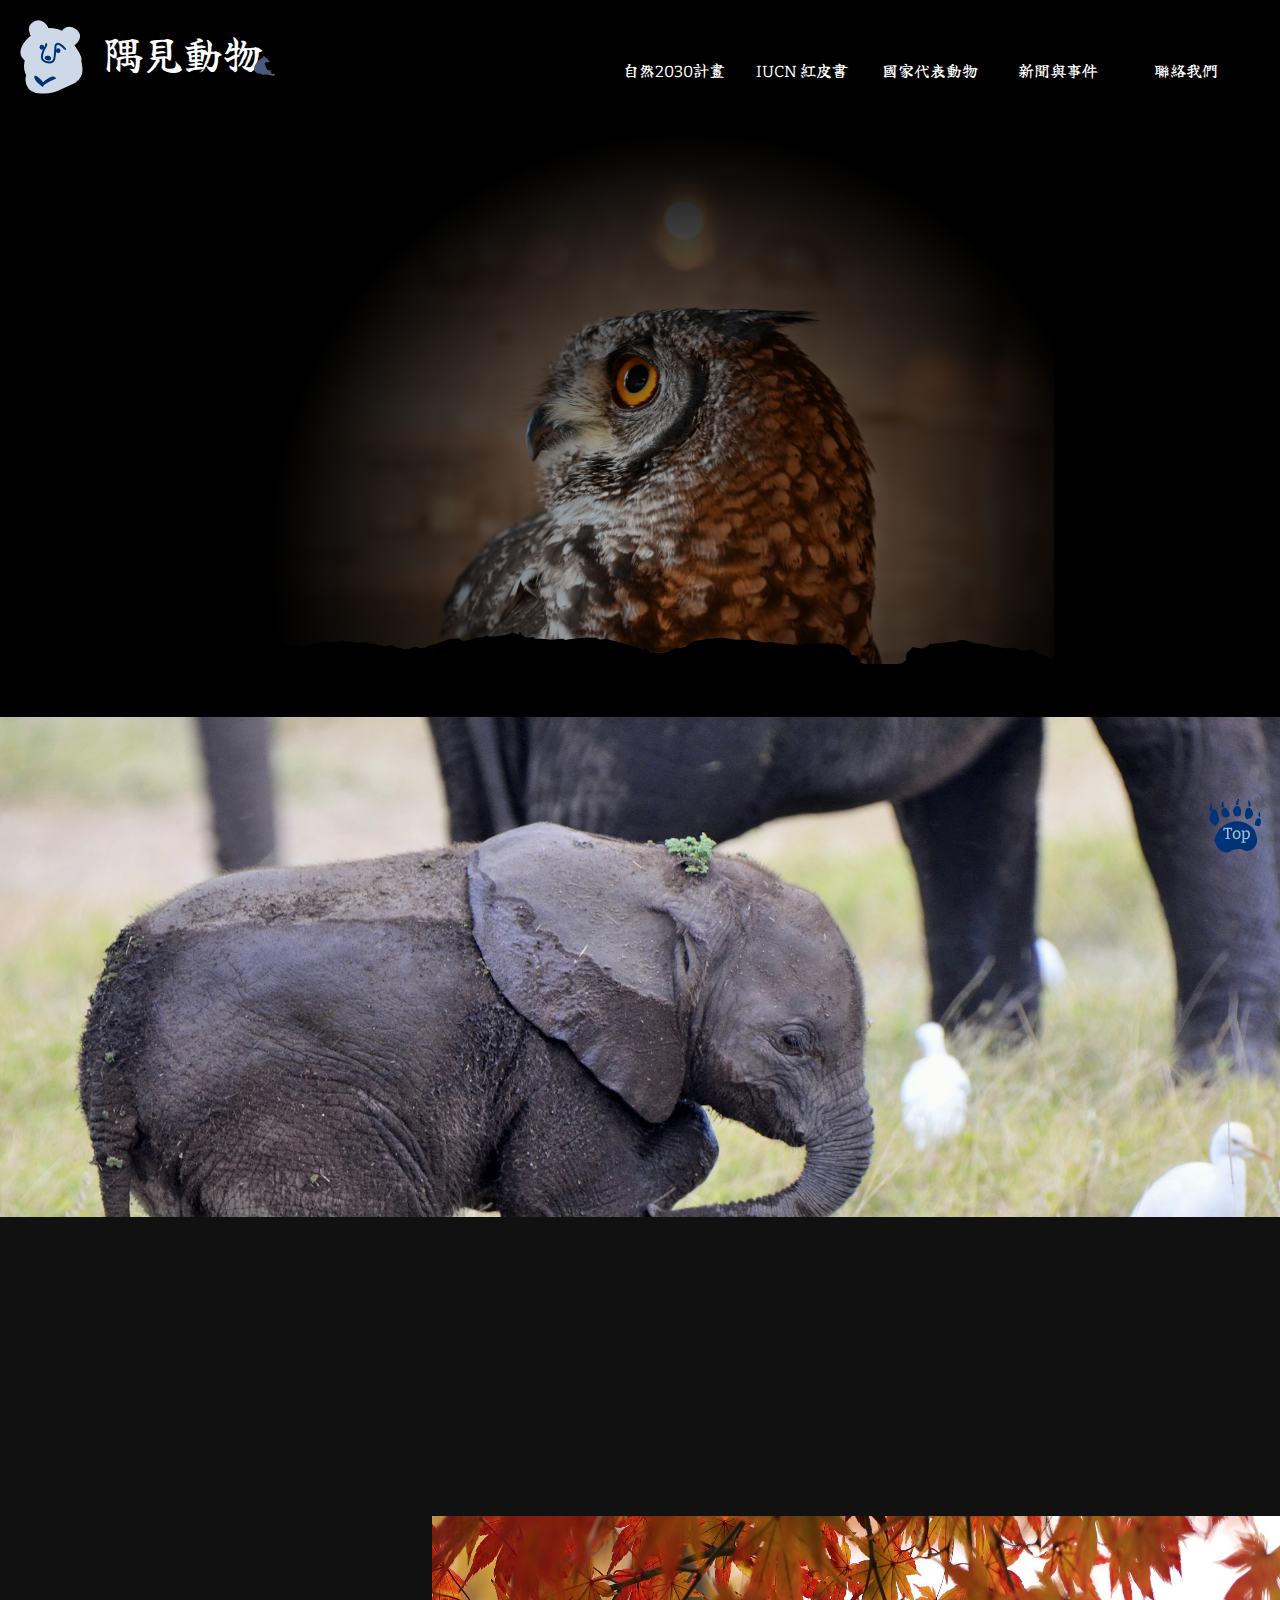
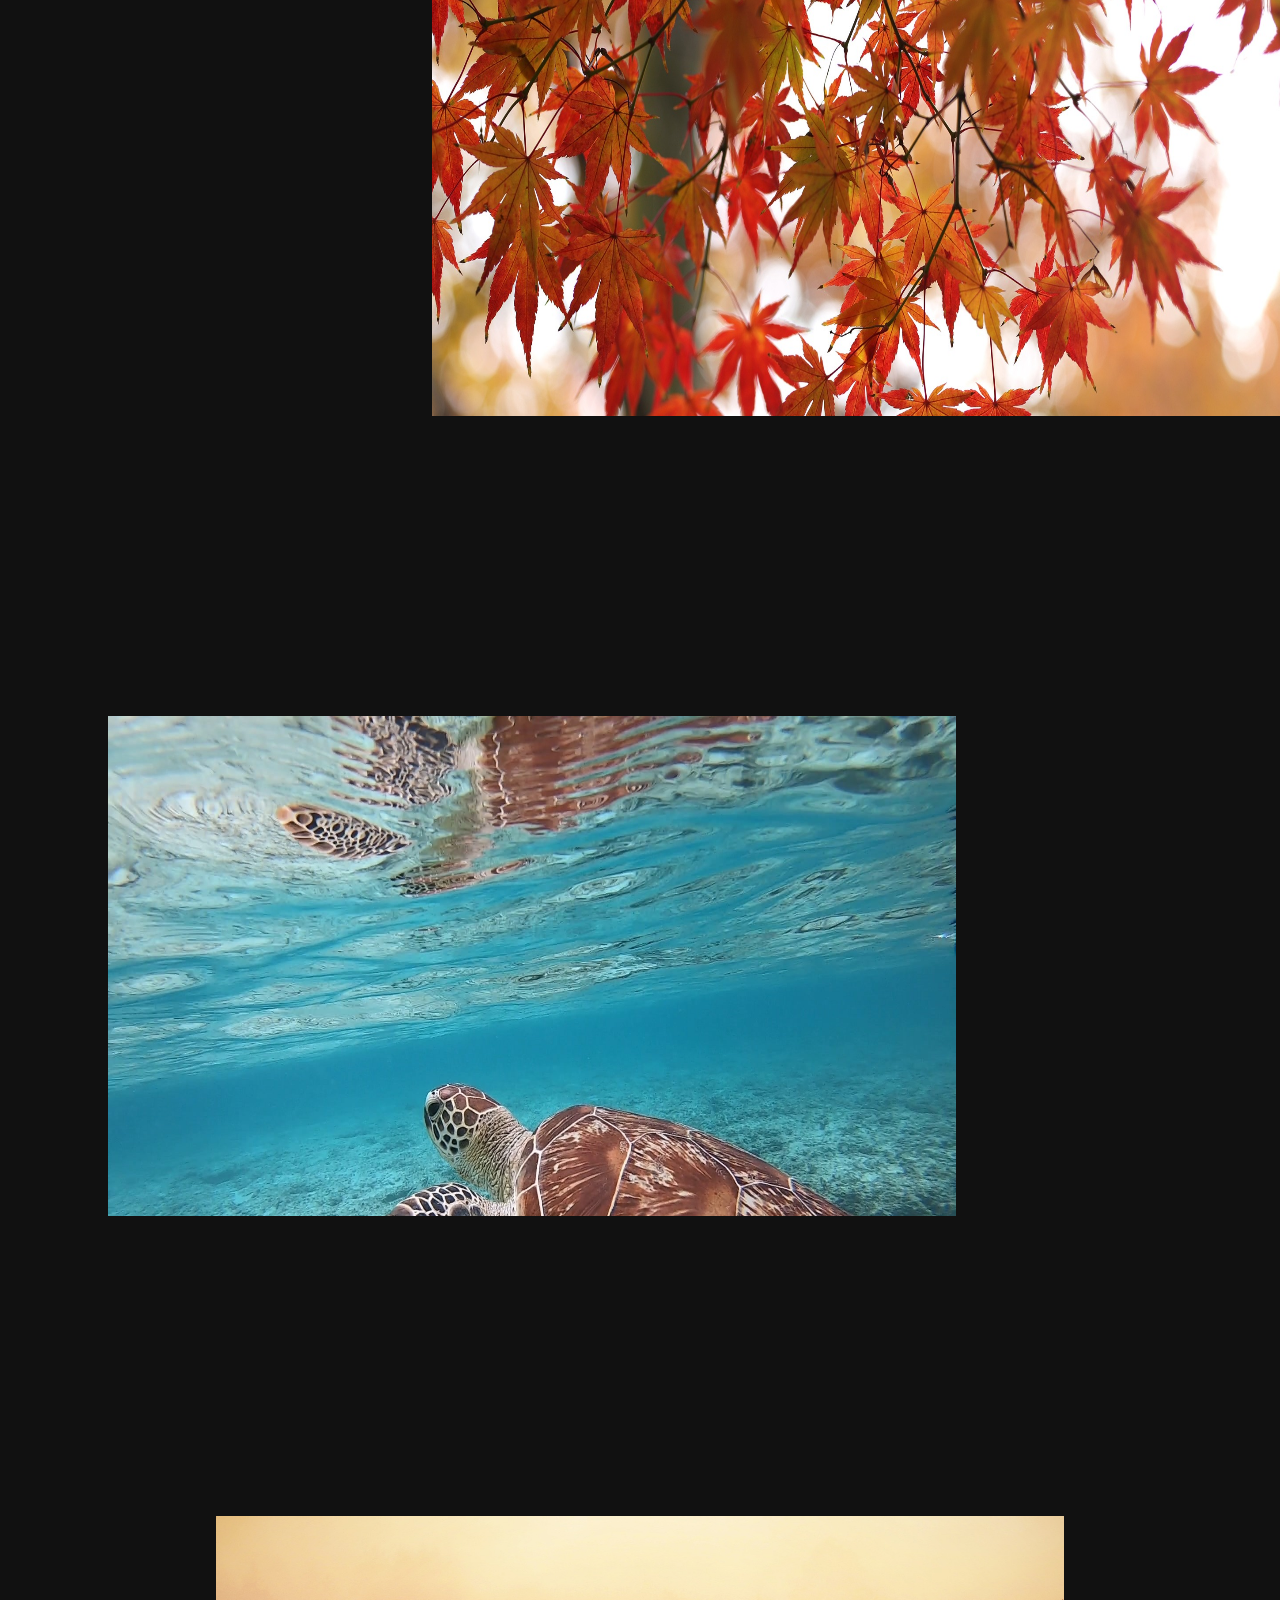
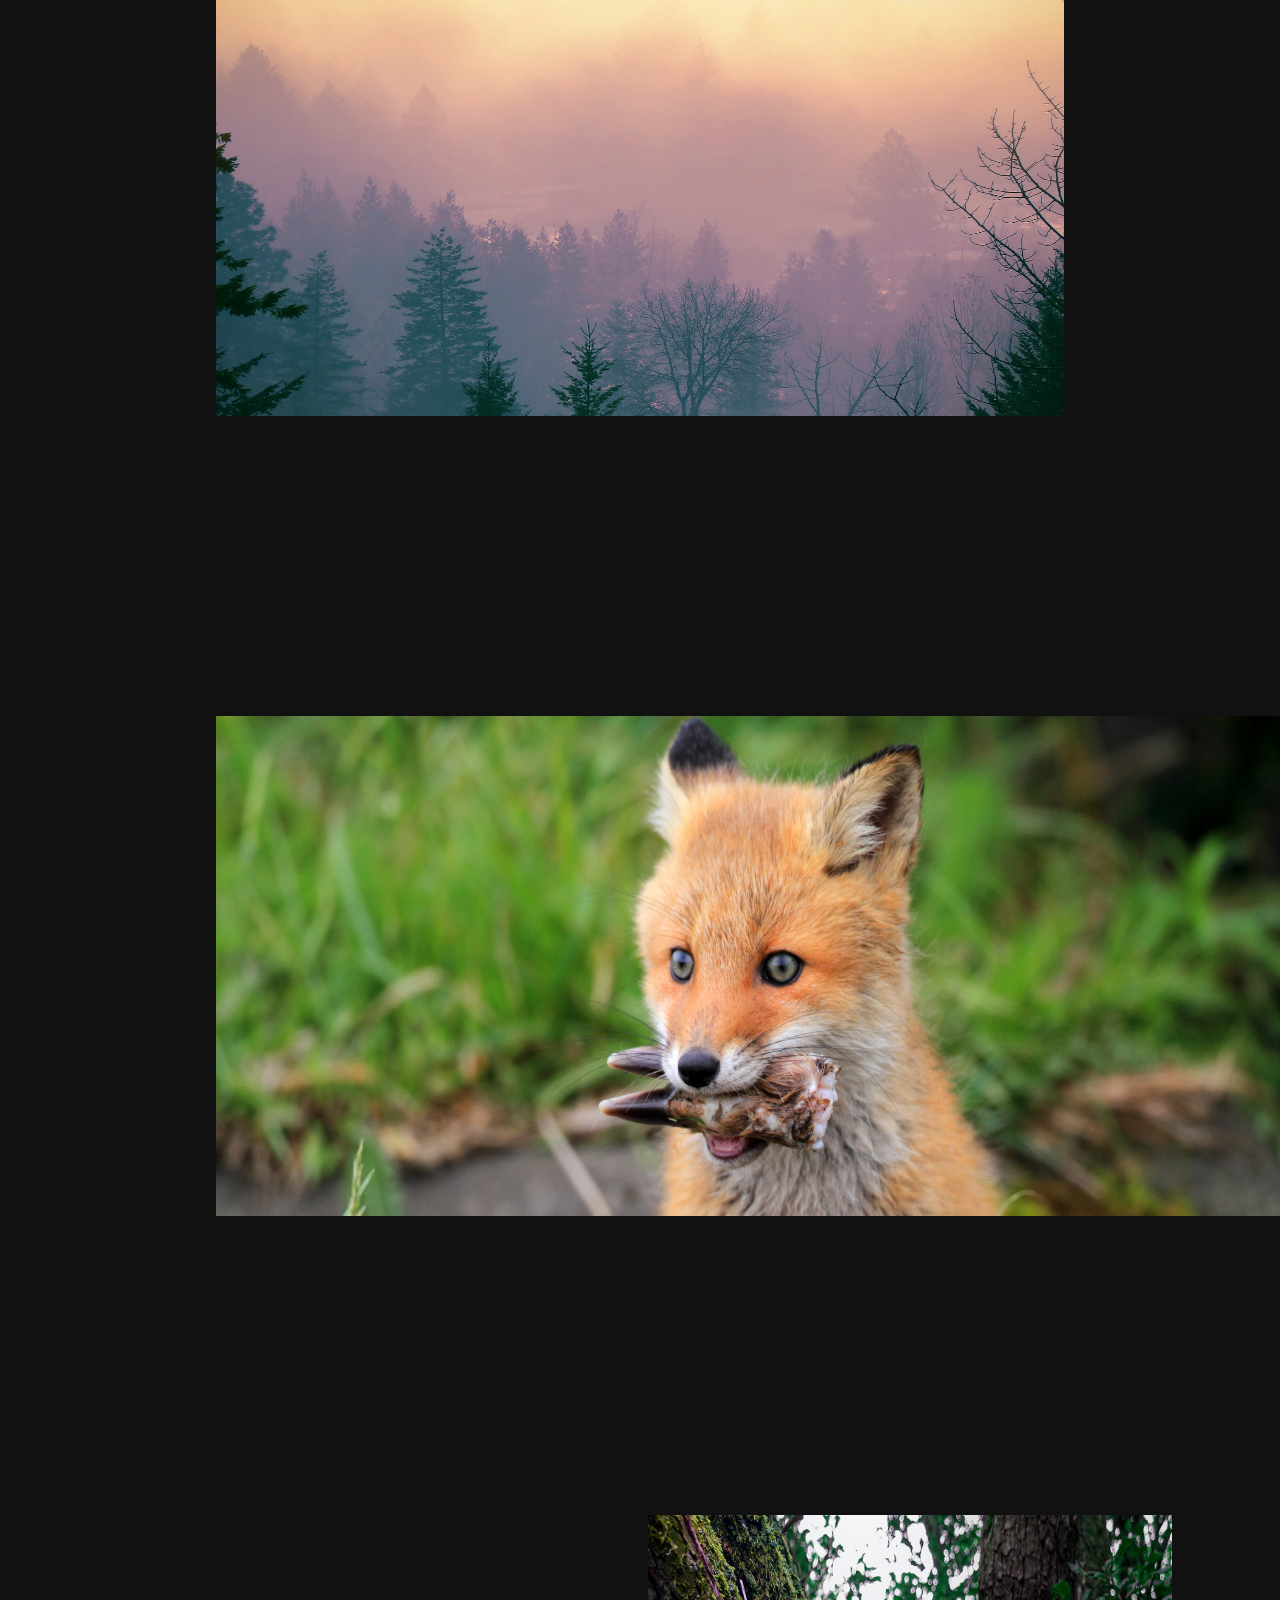
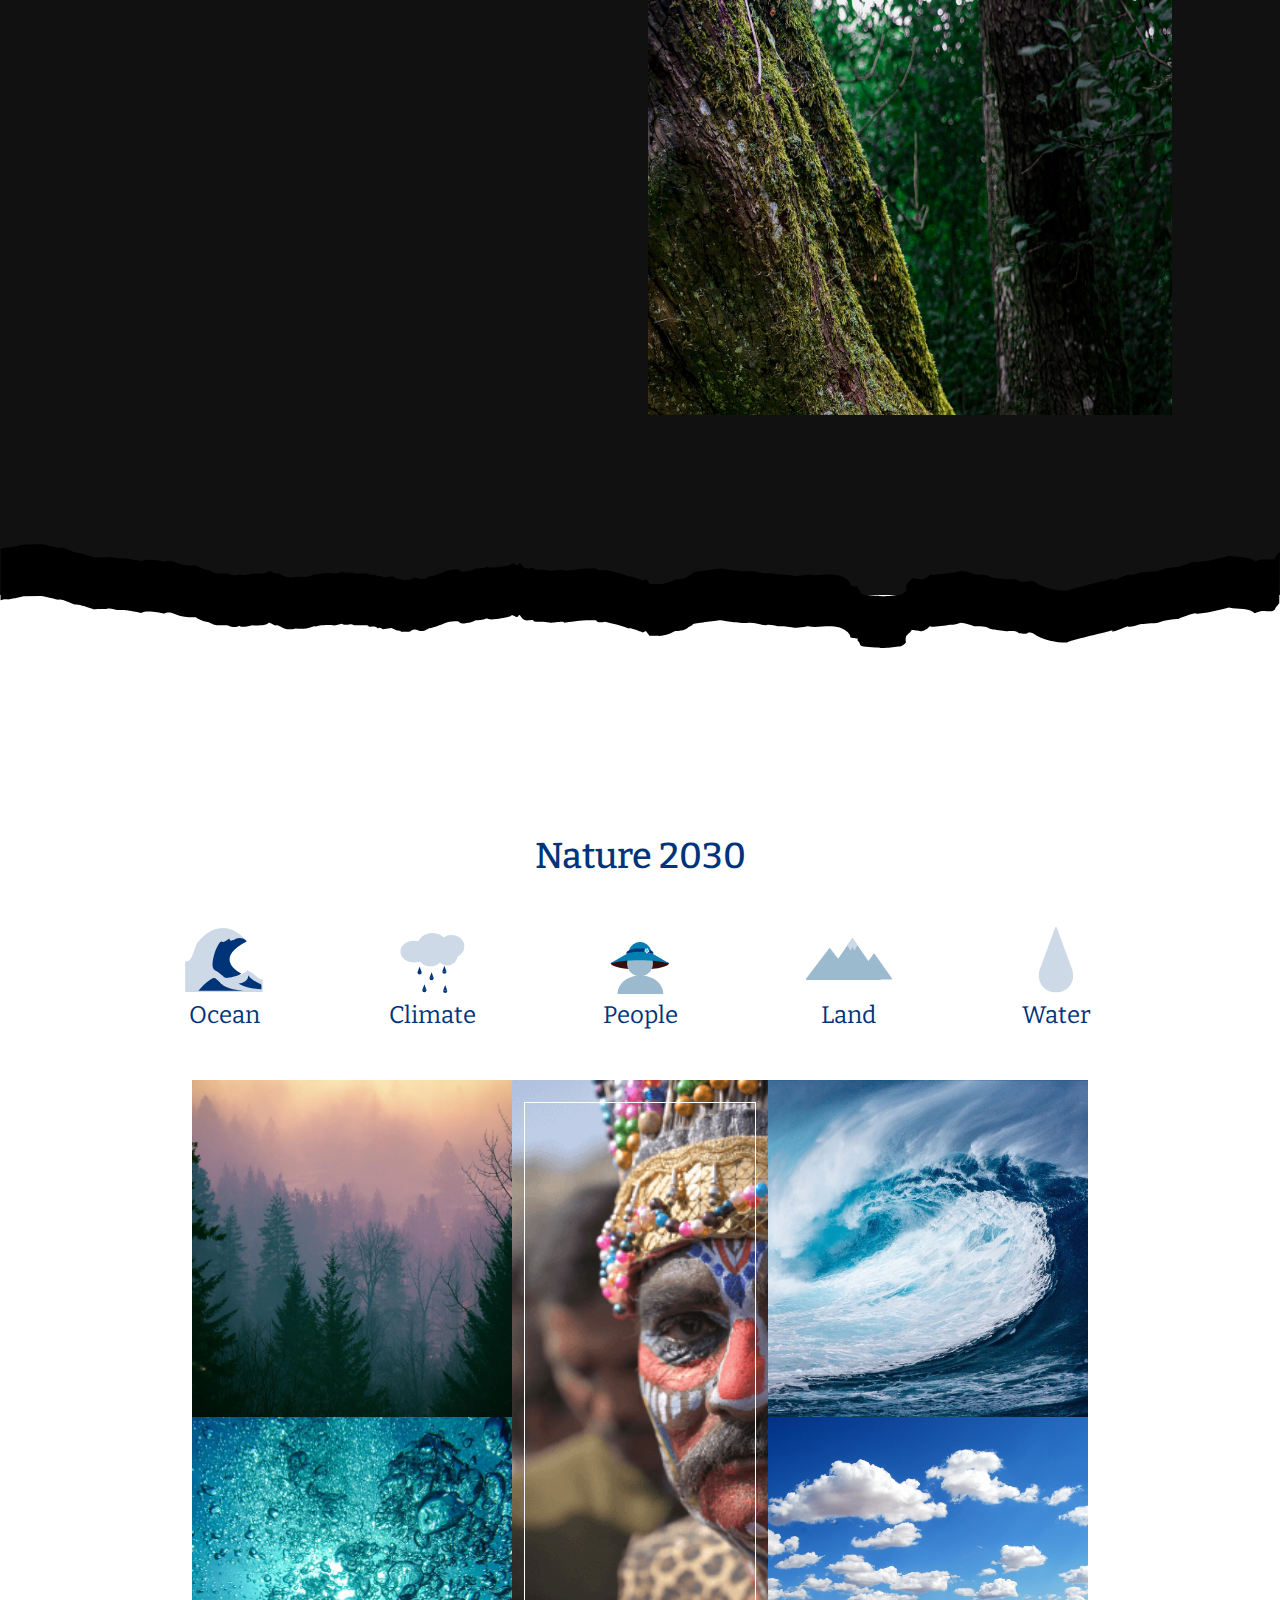
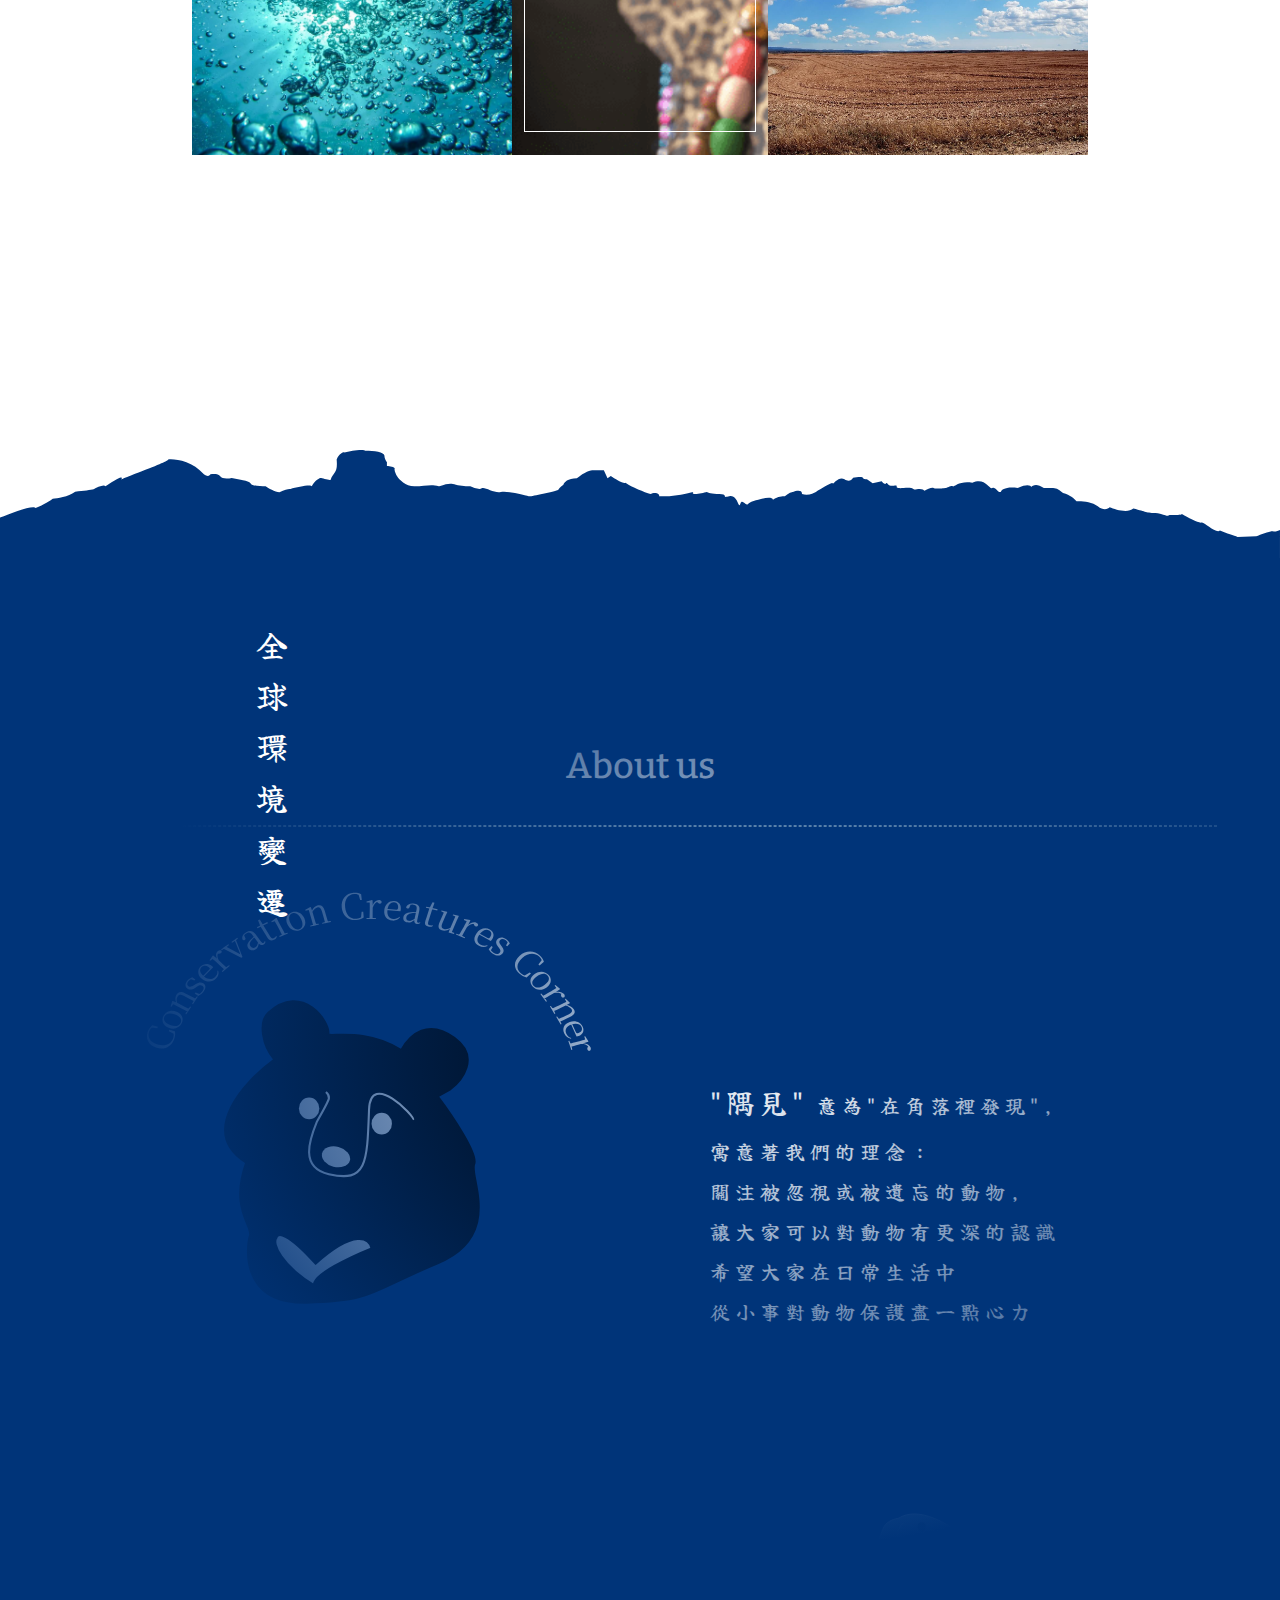
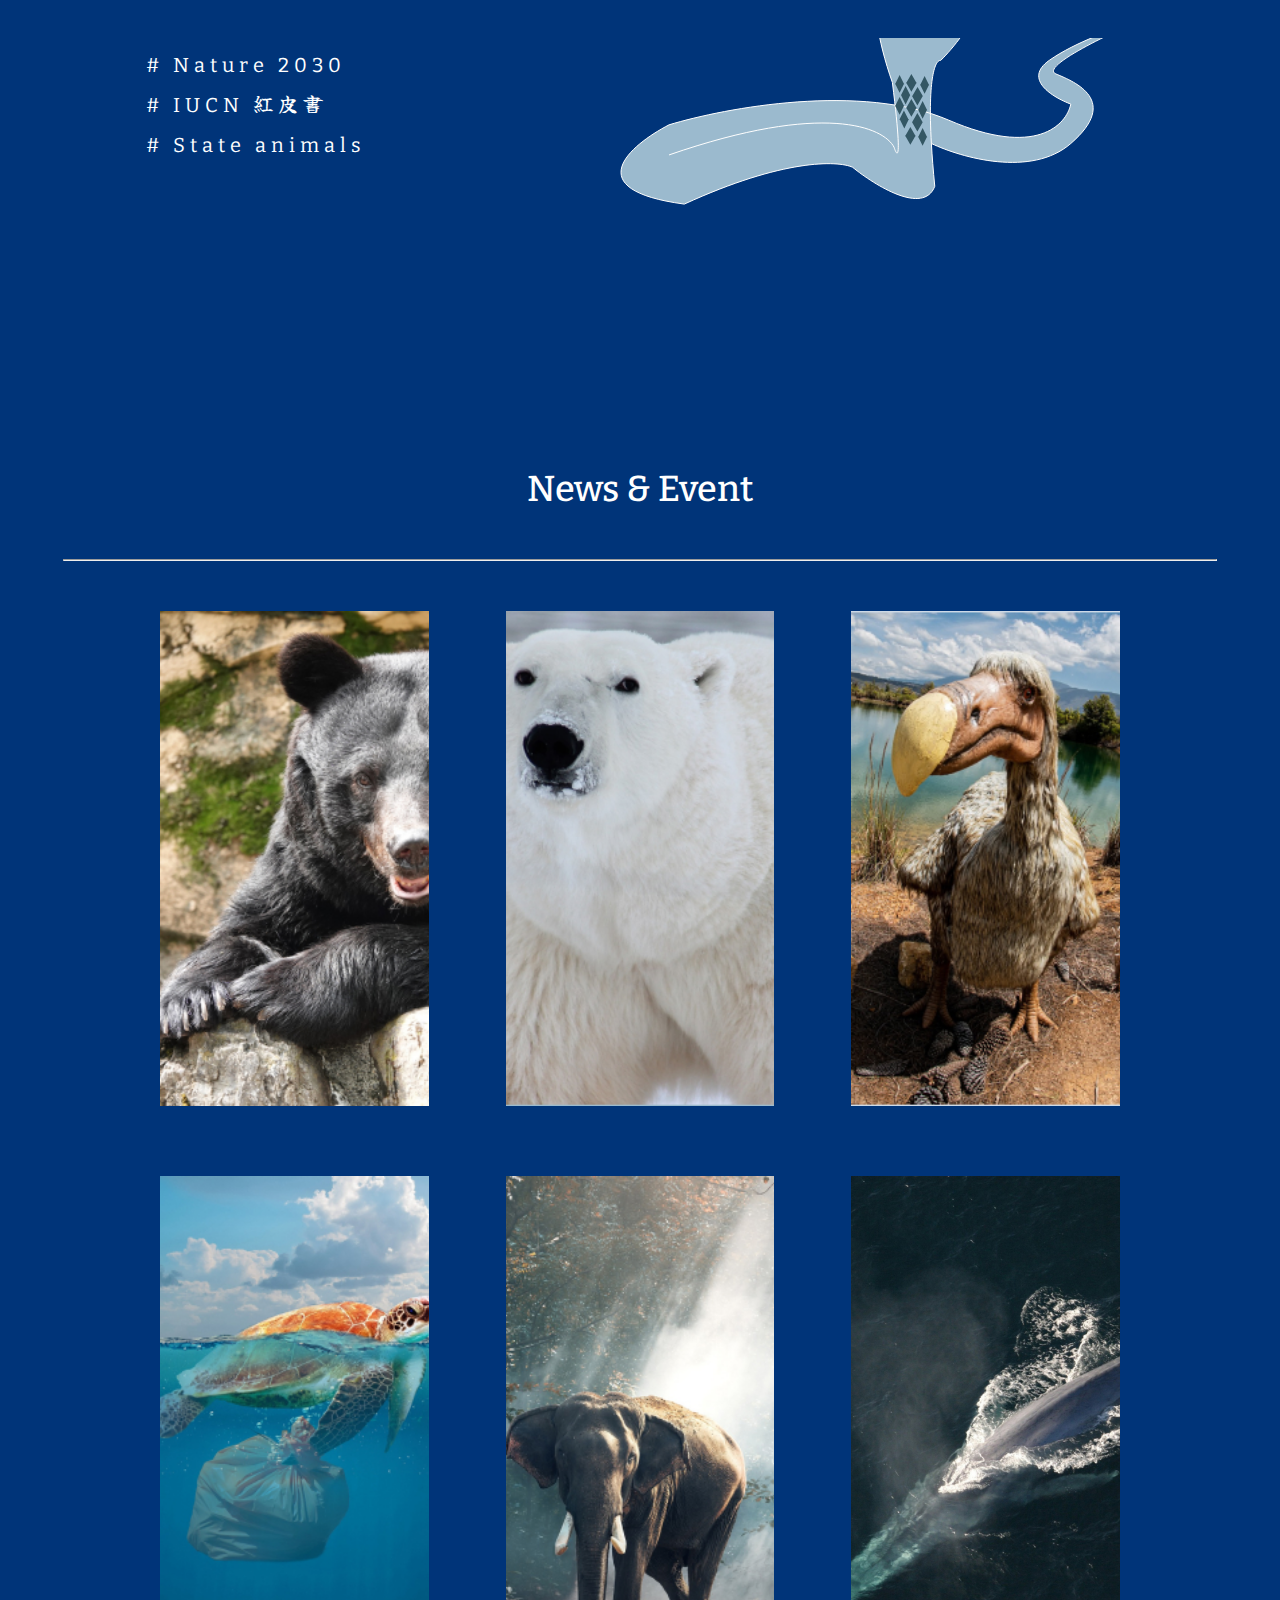
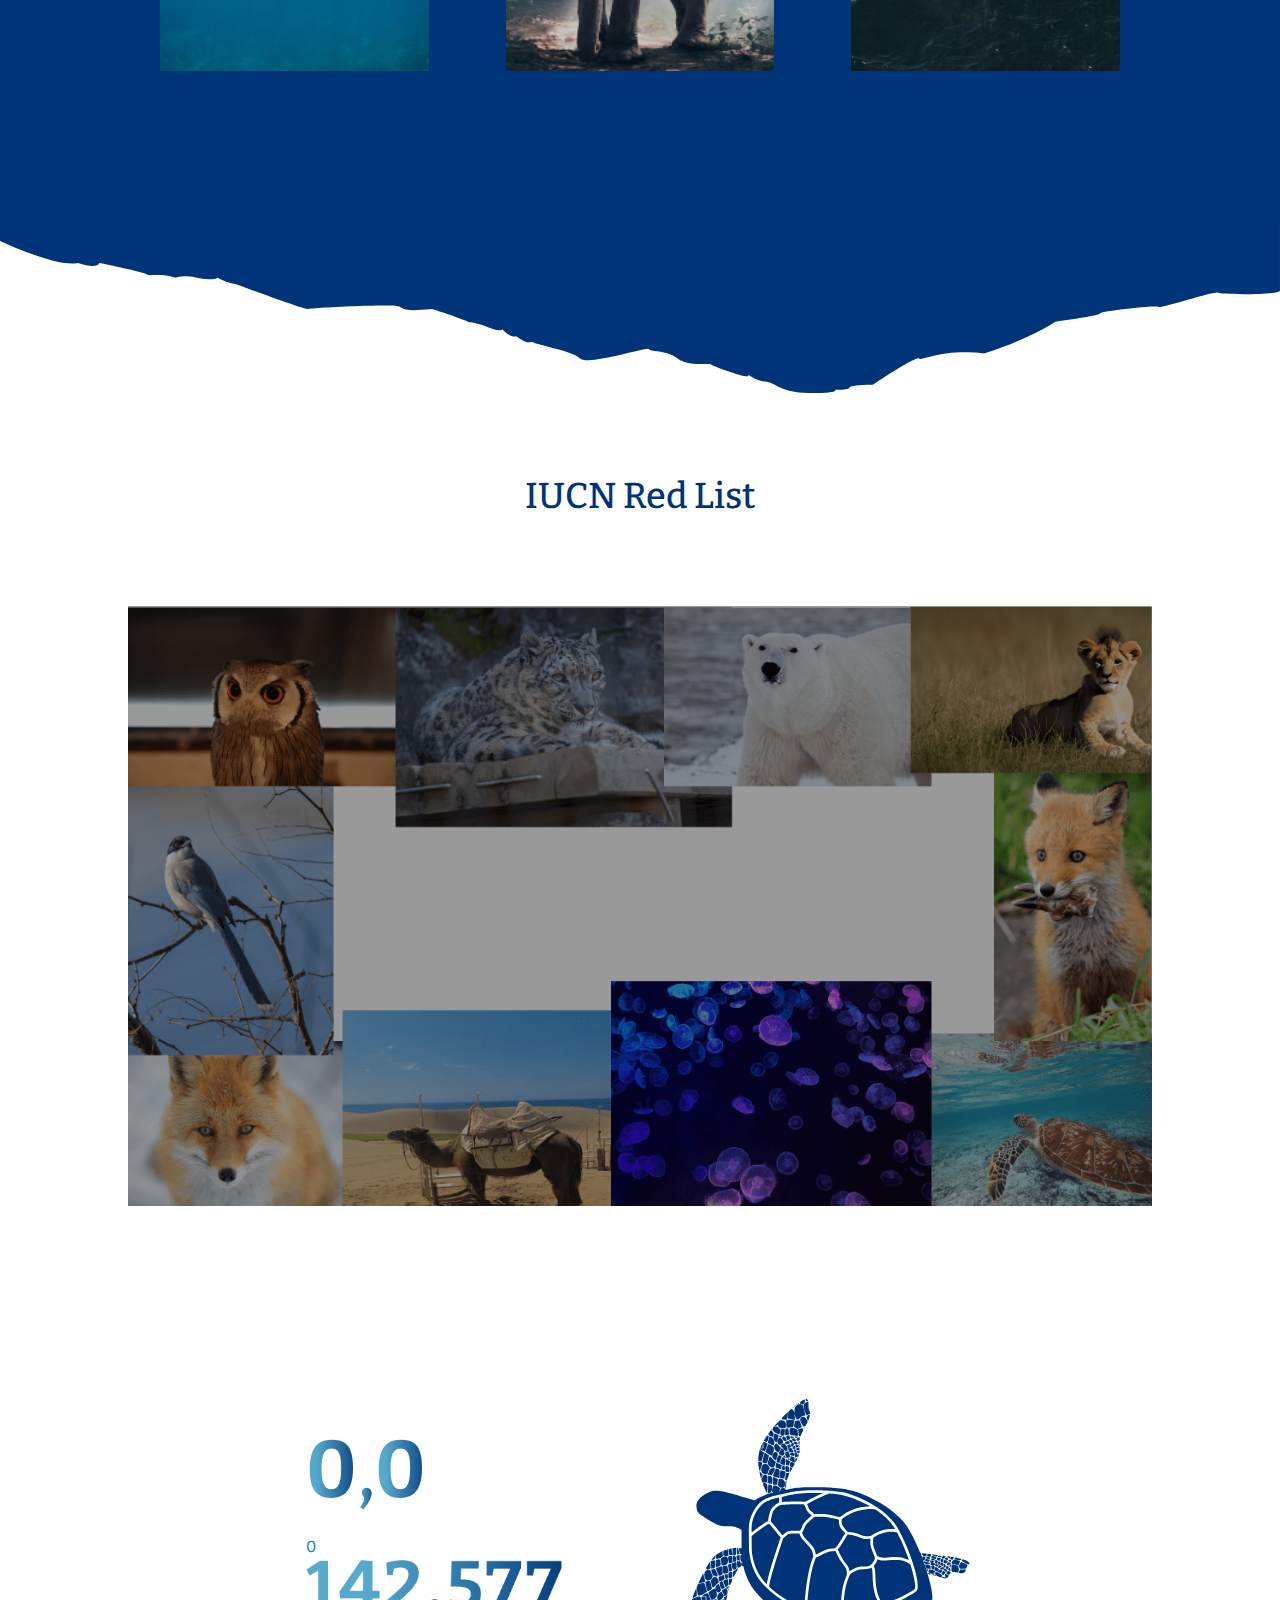
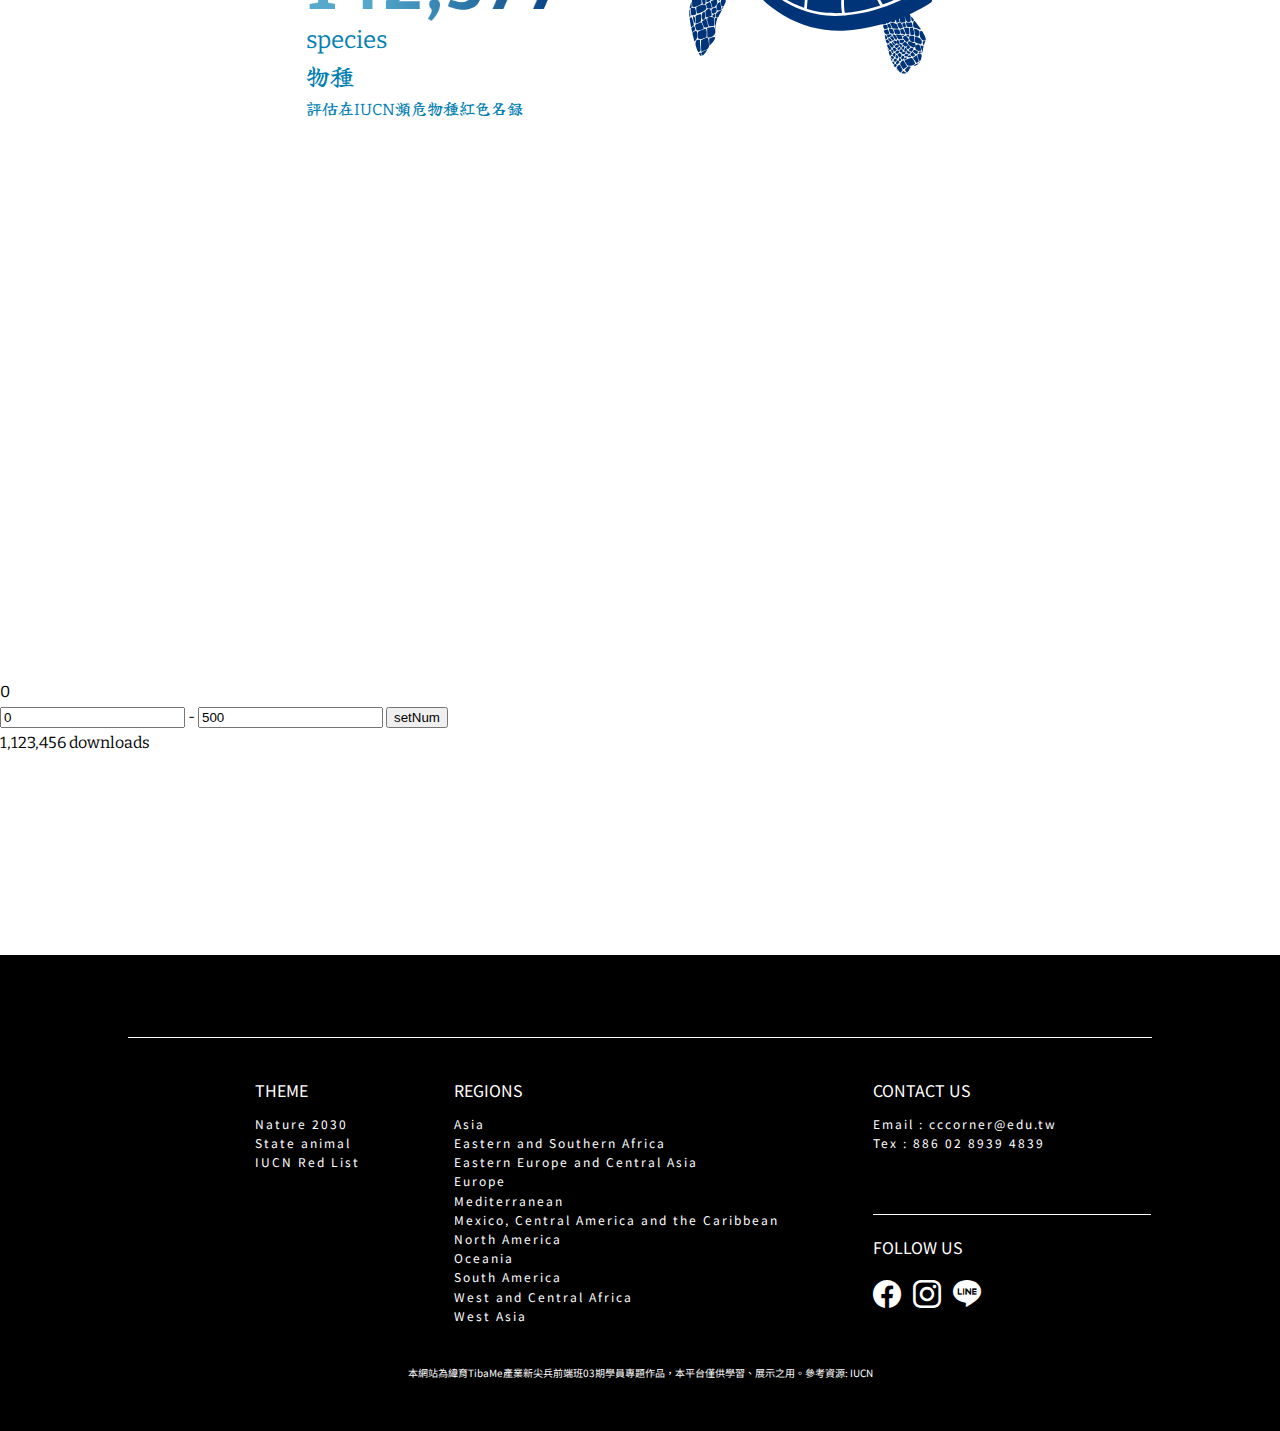
==== index.html @ 1b3a1ebf "新增js數字特效幻燈片燈箱" ====
<!DOCTYPE html>
<html lang="en">

<head>
    <meta charset="UTF-8">
    <meta http-equiv="X-UA-Compatible" content="IE=edge">
    <meta name="viewport" content="width=device-width, initial-scale=1.0">
    <link rel="stylesheet" href="./css/index.css">
    <link rel="preconnect" href="https://fonts.googleapis.com">
    <link rel="preconnect" href="https://fonts.gstatic.com" crossorigin>
    <link
        href="https://fonts.googleapis.com/css2?family=Bitter:wght@400;500;600;800;900&family=Noto+Sans+TC:wght@400;500;700;900&family=Noto+Serif+TC:wght@400;500;700;900&family=Yuji+Boku&family=Yuji+Mai&display=swap"
        rel="stylesheet">
        <link rel="icon" href="./img_compressed/black_bear_happy.ico" type="image/x-icon" />
    <link rel="stylesheet" href="https://cdn.jsdelivr.net/npm/bootstrap-icons@1.10.3/font/bootstrap-icons.css">

    <title>隅見動物</title>
</head>

<body>
    <!-- ---------header------- -->
    <header>
        <nav class="mainNav">
            <a class="logo" href="./index.html"><img class="logoBear" src="./img_compressed/svg/nav/Logo_light.svg"
                    alt="">
                <h2>隅見動物</h2>
                <img class="bearSit" src="./img_compressed/svg/bear_sit.svg" alt="">
            </a>
            <div class="hamburger">
                <span></span><span></span><span></span>
            </div>
            <ul>
                <li><a href="./nature2030.html">自然2030計畫</a></li>
                <li><a href="./redlist.html">IUCN 紅皮書</a></li>
                <li><a href="./stateanimal.html">國家代表動物</a></li>
                <li><a href="./news.html">新聞與事件</a></li>
                <li><a href="contactus.html">聯絡我們</a></li>
            </ul>
        </nav>
        <!-- <nav class="topic">
            <ul>
                <li><a href="./nature2030.html">Nature 2030</a></li>
                <li><a href="./redlist.html">IUCN Red list</a></li>
                <li><a href="./stateanimal.html">State animal</a></li>
                <li><a href="./news.html">News and Event</a></li>
            </ul>
        </nav> -->
    </header>
    <!-- ---------banner------- -->
    <a href="#top"></a>
    <div class="banner">
        <div class="wrapper">


            <div class="mask">
                <div class="maskIn">
                    <div class="maskIn1">
                        <h1>Conservation <br>Creatures Corner</h1>
                        <div class="logoText">
                            <h2>隅<span>見</span>動物</h2>
                            <img class="bearSit" src="./img_compressed/svg/bear_sit_large.svg" alt="">
                        </div>
                    </div>
                    <div class="maskIn2">
                        <p>這是一個關於動物的<span>∟角落</span>，<br>我們關心著野生動物的未來，<br>
                            讓我們用日常的小舉動，一點注意力，<br>
                            做出一小步的改變，<br>
                            一同加入關心野生動物的大家庭。</p>

                    </div>

                </div>

            </div>

        </div>

        <img class="wrapperDown" src="./img_compressed/svg/border_mountain1_updown.svg" alt="">
    </div>


    <!-- ---------js picture animation---- -->
    <section class="photoscroll">
        <div class="img_con">
            <img class="photo1" src="./img_compressed/elephant-g8c99bbbe1_1920.jpg" alt="">
        </div>
        <div class="img_con">
            <img class="photo1" src="./img_compressed/maple-tree-ga95ecb867_1920.jpg" alt="">
        </div>
        <div class="img_con">
            <img class="photo1" src="./img_compressed/25277592_m.jpg" alt="">
        </div>
        <div class="img_con">
            <img class="photo1" src="./img_compressed/trees-g7e3c83aa5_1920.jpg" alt="">
        </div>
        <div class="img_con">
            <img class="photo1" src="./img_compressed/25739837_m.jpg" alt="">
        </div>
        <div class="img_con">
            <img class="photo1" src="./img_compressed/old-growth-forest-gc4139baae_1920.jpg" alt="">
        </div>
        <div class="overlayu"></div>
        <div class="overlayd"></div>

    </section>
    <img class="wrapperDown" src="./img_compressed/svg/border_mountain1_updown.svg" alt="">

    <!-- ---------nature 2030------- -->

    <div class="nature2030">
        <h1>Nature 2030</h1>
        <ul>
            <li>
                <button type="button" class="btn_modal">
                    <img src="./img_compressed/svg/icon/ocean_icon.svg"
                        alt="">
                        <span>Ocean</span>
                    </button>
                    </li>
            <li>
                <button type="button" class="btn_modal"><img src="./img_compressed/svg/icon/climate_icon.svg"
                    alt=""><span>Climate</span></button>
            </li>
            <li>
                <button type="button" class="btn_modal"><img src="./img_compressed/svg/icon/people_icon.svg"
                    alt=""><span>People</span></button>
            </li>
            <li>
                <button type="button" class="btn_modal"><img src="./img_compressed/svg/icon/moutain_icon.svg"
                    alt=""><span>Land</span></button>
            </li>
            <li>
                <button type="button" class="btn_modal"><img src="./img_compressed/svg/icon/water_icon.svg"
                    alt=""><span>Water</span></button>
            </li>
            <!-- <li>
                    <a href="">
                    <img src="./img_compressed/svg/icon/ocean_icon.svg" alt="">
                    Ocean</a>
            </li>
            <li class="nature_climate">
                <a href="">
                <img src="./img_compressed/svg/icon/climate_icon.svg"
                        alt="">Climate</a>
            </li>
            <li><a href="">
                <img src="./img_compressed/svg/icon/people_icon.svg" alt="">People</a></li>
            <li><a href="">
                <img class="moutain_icon" src="./img_compressed/svg/icon/moutain_icon.svg" alt="">Land</a>
            </li>
            <li>
                <a href="">
                <img src="./img_compressed/svg/icon/water_icon.svg" alt="">Water</a>
            </li> -->
        </ul>

        <div class="section">
            <ul>
                <li>
                    <div class="img1 imgU"></div>
                    <div class="img2 imgD"></div>

                </li>
                <li class="peopleContainer">
                    <div class="people">
                        <div class="frame">
                            
                        </div>
                        
                    </div>
                </li>
                <li>
                    <div class="img3 imgU"></div>
                    <div class="img4 imgD"></div>
                </li>
            </ul>
        </div>

        <div id="lightbox1" class="none lightbox">
            <article class="section1 ocean1">
                <div class="leftimage"></div>
                <div class="aside">
                    
                    <button type="button" class="btn_modal_close">             <img src="./img_compressed/svg/close.svg" alt=""></button>
                    <h2>不到3%的海洋不受人類影響</h2>
                    <p>海洋變暖、海洋酸化、海洋缺氧、過度捕撈和污染正在對海洋生物以及依賴海洋生存的人們造成長期危害。管理不善的海底採礦可能進一步破壞海洋生態系統。</p>
                    <a class="more" href="./nature2030.html">發掘更多</a>
                </div>

            </article>
        </div>
        <div id="lightbox2" class="none lightbox">
            <article class="section1 climate1">
                <div class="leftimage"></div>
                <div class="aside">
                    
                    <button type="button" class="btn_modal_close">             <img src="./img_compressed/svg/close.svg" alt=""></button>
                    <h2>氣候變化正在損害社會
                        </h2>
                    <p>通過我們的自然 2030 計劃，世界自然保護聯盟將繼續監測氣候變化的影響，並指導生態系統的保護和恢復以幫助緩解氣候變化。</p>
                    <a class="more" href="./nature2030.html">發掘更多</a>
                </div>

            </article>
        </div>
        <div id="lightbox3" class="none lightbox">
            <article class="section1 people1">

                <img src="./img_compressed/img/nature2030People.png" alt="">
                <div class="aside">
                    <button type="button" class="btn_modal_close">
                        <img src="./img_compressed/svg/close.svg" alt=""></button>
                    <h2>人是IUCN Nature 2030 計畫的核心</h2>
                    <p>大自然對人類的貢獻應該公平分享，全人類應該能做出知情、公正和可持續的決定。</p>
                    <a class="more" href="./nature2030.html">發掘更多</a>
                </div>

            </article>
        </div>
        <div id="lightbox4" class="none lightbox">
            <article class="section1 land1">
                <div class="leftimage"></div>
                <div class="aside">
                    
                    <button type="button" class="btn_modal_close">             <img src="./img_compressed/svg/close.svg" alt=""></button>
                    <h2>陸地上的生命越來越受到威脅  </h2>
                    <p>應對人類和地球在地貌轉變過程中面臨的前所未有的挑戰對於 IUCN 的自然 2030 計劃至關重要。</p>
                    <a class="more" href="./nature2030.html">發掘更多</a>
                </div>

            </article>
        </div>
        <div id="lightbox5" class="none lightbox">
            <article class="section1 water1">
                <div class="leftimage"></div>
                <div class="aside">
                    
                    <button type="button" class="btn_modal_close">             <img src="./img_compressed/svg/close.svg" alt=""></button>
                    <h2>淡水中的生命正處於危機之中</h2>
                    <p>由於濕地消失的速度是森林的三倍，因此可持續地管理水對於 IUCN 的自然 2030 計劃至關重要。</p>
                    <a class="more" href="./nature2030.html">發掘更多</a>
                </div>

            </article>
        </div>
       
        
    </div>
    <!-- ---------about us------- -->

    <div class="main">
        <div class="world1">
            <!-- <img class="wolf" src="../img_compressed/svg/wolf.svg" alt=""> -->
            <img class="border_mountain1_up" src="./img_compressed/svg/border_mountain2.svg" alt="">
        </div>

        <div class="aboutUs">

            <div class="videoMask">
                <h1>全球環境變遷
                </h1>
                <p>我們可以......</p>
            </div>
            <video width="98%" autoplay muted loop="autoplay">
                <source src="./img_compressed/whale_vedio.mp4" type="video/mp4">
            </video>
            <h1>About us</h1>
            <span></span>
            <div class="section">
                <div class="aboutUsLogo">
                    <div class="logoCircle">
                        <img src="./img_compressed/svg/logo_circle.svg" alt="">
                        <div class="logoDark">
                            <img class="smile" src="./img_compressed/svg/black_bear_happy.svg" alt="">
                            <img 
                           class="angry" src="./img_compressed/svg/black_bear_angry.svg" alt="">
                        </div>
                    </div>


                </div>

                <div class="aside">

                    <p> <span class="meet">"隅見"</span>
                        意為"在角落裡發現"，<br>
                        寓意著我們的理念：<br>
                        關注被忽視或被遺忘的動物，<br>
                        讓大家可以對動物有更深的認識<br>
                        希望大家在日常生活中<br>
                        從小事對動物保護盡一點心力</p>

                </div>
            </div>

            <div class="video">
                <ul>
                    <p>創建此<span>角落</span>希望大家可以更認識地球上很多小角落的動物朋友們</p>

                    <li><a href=""># Nature 2030</a></li>
                    <li> <a href=""># IUCN 紅皮書</a> </li>
                    <li> <a href=""># State animals</a> </li>
                </ul>
                <div class="videoSit">
                    <img class="smile" src="./img_compressed/svg/snake_smile.svg" alt="">
                    
                    <img class="angry" src="./img_compressed/svg/snake_angry.svg" alt="">

                </div>




                <!-- <video src="./img_compressed/pexels-daniel-torobekov-6959432.mp4" ></video> -->

            </div>
            <!--  ----News & Event------  -->
            <div class="news">
                <h1>News & Event</h1>
                <hr>
                <ul>
                    <li class="bg1">
                        <div class="container">
                            <h3>2020.05.29
                                <hr>
                            </h3>

                            <h4>遇見台灣黑熊</h4>
                            <a href="./newspaperbear.html"><img src="./img_compressed/svg/plus.svg" alt=""></a>
                        </div>
                    </li>
                    <li class="bg2">
                        <div class="container">
                            <h3>2023.03.13
                                <hr>
                            </h3>

                            <h4>全球暖化<br>下個世紀<br>我們將再也見不到北極熊!</h4>
                            <a href=""><img src="./img_compressed/svg/plus.svg" alt=""></a>
                        </div>
                    </li>
                    <li class="bg3">
                        <div class="container">
                            <h3>2023.02.01
                                <hr>
                            </h3>

                            <h4>科學家們<br>正在致力於復活<br>已經消失的渡渡鳥</h4>
                            <a href=""><img src="./img_compressed/svg/plus.svg" alt=""></a>
                        </div>
                    </li>
                    <li class="bg4">
                        <div class="container">
                            <h3>2022.12.27
                                <hr>
                            </h3>

                            <h4>海龜會把塑膠袋當成水母吃</h4>
                            <a href=""><img src="./img_compressed/svg/plus.svg" alt=""></a>
                        </div>
                    </li>
                    <!-- <li class="bg5">
                        <div class="container">
                            <h3>2023.02.17
                                <hr>
                            </h3>

                            <h4>首隻出生在歐洲的<br>穿山甲寶寶<br>Little Cone</h4>
                            <a href=""><img src="./img_compressed/svg/plus.svg" alt=""></a>
                        </div>
                    </li> -->
                    <li class="bg6">
                        <div class="container">
                            <h3>2021.01.12
                                <hr>
                            </h3>

                            <h4>16隻大象說走就走的旅行</h4>
                            <a href=""><img src="./img_compressed/svg/plus.svg" alt=""></a>
                        </div>
                    </li>
                    <li class="bg7">
                        <div class="container">
                            <h3>1989.10.24
                                <hr>
                            </h3>

                            <h4>52赫茲<br>世界上最孤獨的鯨魚</h4>
                            <a href=""><img src="./img_compressed/svg/plus.svg" alt=""></a>
                        </div>
                    </li>
                </ul>
            </div>
        </div>
        <!-- 內容結束 -->
        <img class="border_mountain1_up" src="./img_compressed/svg/border_mountain3.svg" alt="">
    </div>


    <!-- ---------red list------- -->

    <h1 class="redListName">IUCN Red List</h1>
    <div class="redListOut">

        <div class="maskRedList">
            <div class="slideshow">
        
                <img src="https://picsum.photos/900/400?random=1" alt="">
                <img src="https://picsum.photos/900/400?random=2" alt="">
                <img src="https://picsum.photos/900/400?random=3" alt="">
                <img src="https://picsum.photos/900/400?random=4" alt="">
                <img src="https://picsum.photos/900/400?random=5" alt="">
            </div>
            <!-- <div class="redListContent">
                <div class="redListSection">
                    <h1>Extinct in the Wild</h1>
                    <h2>野外滅絕</h2>
                    <h6>Barbary lion</h6>
                    <p><span>野</span>外絕滅是一種保護現狀，當某物種或其亞種，
                        其已知的個體僅存活於圈養的環境、或是其種群需
                        經過野放後才能夠回歸其歷史上存在的地點時，就
                        會被分類至此保護現狀。 </p>
                </div>
                <img src="./img_compressed/svg/lion.svg" alt="">

            </div> -->
        </div>
    </div>

    <div class="redlistTotal">
        <section>
            <h1 class="numberup"></h1>
            <div class="count">
                <div id="value1" class="value">0</div>
                <span class="value">,</span>
                <div id="value2" class="value">0</div>
            </div>
            <div id="value">0</div>
            <img src="./img_compressed/img/142577.png" alt="">
            <h3>species</h3>
            <h3>物種</h3>
            <h6>評估在IUCN瀕危物種紅色名錄</h6>
            <a class="more" href="">發掘更多</a>
        </section>
        <img src="./img_compressed/svg/sea_turtle.svg" alt="">
    </div>

    <div class="slideshow">
        
        <img src="https://picsum.photos/900/400?random=1" alt="">
        <img src="https://picsum.photos/900/400?random=2" alt="">
        <img src="https://picsum.photos/900/400?random=3" alt="">
        <img src="https://picsum.photos/900/400?random=4" alt="">
        <img src="https://picsum.photos/900/400?random=5" alt="">
    </div>
   
    <!-- ---------aside option------- -->

    <!-- <div class="bearFoot">
        <a href=""><img src="./img_compressed/svg/bear_foot_black.svg" alt=""></a>
        <div class="bearPaw">
            <div class="paw"></div>
            <div class="bearPaw1">
                <a href="./index.html">
                    <p class="simple">I</p>
                    <p class="show">index</p>
                </a>
            </div>
            <div class="bearPaw2">
                <a href="./nature2030.html">
                    <p class="simple">N</p>
                    <p class="show">Nature <br>2030</p>
                </a>
            </div>
            <div class="bearPaw3">
                <a href="./redlist.html">
                    <p class="simple">R</p>
                    <p class="show">Red List</p>
                </a>
            </div>
            <div class="bearPaw4">
                <a href="./news.html">
                    <p class="simple">N</p>
                    <p class="show">News</p>
                </a>
            </div>

            <div class="bearPaw5">
                <a href="./stateanimal.html">
                    <p class="simple">S</p>
                    <p class="show">State Animals</p>
                </a>
            </div>










        </div>



    </div> -->
    <h2 class="images">0</h2>
    <input type="text" value="0" id="txt_end"/>
    -
    <input type="text" value="500" id="txt_start" />
    <input type="button" value="setNum" onclick="setNum(500);"/>
    
    <div class="counter">1,123,456 downloads</div>
    

    <!-- Top -->
    <div class="fixed">
        <a href="#top">
            <h2>Top</h2>
        </a>
    </div>

    <!-- ---------footer------- -->

    <footer>
        <span class="long"></span>
        <ul>
            <li>
                <h2>THEME</h2>
                <ul>
                    <li>Nature 2030</li>
                    <li>State animal</li>
                    <li>IUCN Red List</li>
                </ul>

            </li>
            <li>
                <h2>REGIONS</h2>
                <ul>
                    <li>Asia</li>
                    <li>Eastern and Southern Africa</li>
                    <li>Eastern Europe and Central Asia</li>
                    <li>Europe</li>
                    <li>Mediterranean</li>
                    <li>Mexico, Central America and the Caribbean</li>
                    <li>North America</li>
                    <li>Oceania</li>
                    <li>South America</li>
                    <li>West and Central Africa</li>
                    <li>West Asia</li>
                </ul>
            </li>
            <li>
                <h2>CONTACT US</h2>
                <ul>
                    <li>Email : cccorner@edu.tw</li>
                    <li>Tex : 886 02 8939 4839</li>
                </ul>
                <span class="short"></span>
                <h2>FOLLOW US</h2>
                <ul class="icons">

                    <li><a href="">
                            <i class="bi bi-facebook"></i></a></li>
                    <li><a href=""><i class="bi bi-instagram"></i></a></li>
                    <li><a href=""><i class="bi bi-line"></i></a></li>
                </ul>
            </li>
        </ul>
        <p>本網站為緯育TibaMe產業新尖兵前端班03期學員專題作品，本平台僅供學習、展示之用。參考資源: IUCN</p>
    </footer>

    <script src="https://cdnjs.cloudflare.com/ajax/libs/jquery/3.6.4/jquery.min.js" integrity="sha512-pumBsjNRGGqkPzKHndZMaAG+bir374sORyzM3uulLV14lN5LyykqNk8eEeUlUkB3U0M4FApyaHraT65ihJhDpQ==" crossorigin="anonymous" referrerpolicy="no-referrer"></script>
    <script src="https://assets.codepen.io/16327/gsap-latest-beta.min.js?r=v3.11.5"></script>
    <script src="https://assets.codepen.io/16327/ScrollTrigger.min.js"></script>
    <script src="https://assets.codepen.io/16327/ScrollSmoother.min.js"></script>
    <script src="https://assets.codepen.io/16327/SplitText3.min.js"></script>
    <script src="js/jquery.min.js"></script>
<script src="js/waypoints.min.js"></script>
<script src="js/counterup.min.js"></script>

    <script src="./js/index.js"></script>

</body>

</html>
---- css/index.css ----
@import url("./reset.css");

body {
    font-family: 'Bitter', 'Times New Roman', 'Yuji Mai', 'Yuji Boku', 'Noto Sans TC', 'Noto Serif TC', serif;
    /* background-color: #000; */
    line-height: 1.6;

}

header {
    background-color: black;
    color: #CDD9E7;
    /* outline: 1px solid tomato; */
}

nav ul {
    display: flex;
    justify-content: space-between;
}

a {
    text-decoration: none;
    color: white;
}

.mainNav li img {
    margin-left: 5px;
}

.mainNav {
    display: flex;
    justify-content: space-between;
}

.logo {
    display: flex;
    align-items: center;
    font-size: 2.5em;
    padding: 20px;
}

.logo h2 {
    padding-left: 20px;
}

.logo .bearSit {
    margin-top: 18px;
    margin-left: -9px;
}

.mainNav ul {
    display: flex;
    justify-content: space-between;
    align-items: center;
    width: 50vw;
    font-size: 14px;
    margin-top: 30px;
    margin-right: 30px;
}

.mainNav ul li {
    font-size: 16px;
    width: 10vw;
    text-align: center;
}

.mainNav ul li:hover a {
    font-size: 18px;
}

.topic {
    display: flex;
    justify-content: center;

}

.topic ul {
    display: flex;

    width: 60vw;
    margin-right: 20px;

    font-size: 20px;
    font-family: 'Times New Roman';
    padding-bottom: 50px;
}

/* ------banner------- */
.banner {
    background-color: black;
    /* margin: 0 auto; */
    /* width: 100vw; */



}


.wrapper {
    background-image: url('../img_compressed/img/banner_owl.jpg');
    background-position: center center;
    background-size: contain;
    background-repeat: no-repeat;
    width: 90vw;
    height: 550px;
    color: #CDD9E7;
    margin: 0 auto;
    /* outline:1px solid tomato; */
    overflow: hidden;



}

.mask {
    background: radial-gradient(circle at 55% 80%, rgba(0, 0, 0, 0) 0, rgba(0, 0, 0, 1) 60%);
    width: 1000px;
    margin: 0 auto;
    height: 100%;
    animation: light 1.8s ease-out;

}

.maskIn1 {

    animation: light1 1.5s 1.9s linear forwards;
    opacity: 0;
}

.maskIn2 {

    animation: apear 2s 2.1s linear forwards;
    opacity: 0;
}

@keyframes light {
    100% {
        transform: scale(1);
        opacity: 1;

    }

    0% {
        transform: scale(1.1);


        opacity: .6;
    }


}

@keyframes light1 {
    100% {
        transform: scale(1);
        opacity: 1;

    }

    0% {
        transform: scale(2);
        /* transform: translateY(30vw); */
        opacity: 0;
    }
}

@keyframes apear {
    100% {

        opacity: .8;
    }

    80% {
        opacity: 0;
    }

    0% {

        opacity: 0;
    }
}


.wrapperDown {
    margin-top: -4vw;
    /* margin-left: -5px; */
    display: block;
    width: 100%;
}

.mask h1 {
    /* font-family: 'Times New Roman', Times, serif; */
    color: #D78D00;
    font-size: 40px;
    font-weight: bold;
    letter-spacing: 5px;
    padding: 10px;

}

.mask h2 {
    color: #D78D00;
    font-size: 64px;
    font-weight: bold;

}

.mask h2 span {
    font-size: 48px;
}

.logoText {
    display: flex;
    padding: 20px 40px;

}

.logoText img {
    width: 40px;
    margin-top: 25px;
    margin-left: -15px;
}

.mask p {
    font-size: 15px;
    letter-spacing: 5px;
    padding-left: 15px;
}

.mask span {
    color: #D78D00;
    font-size: 20px;
}

/* js picture animation */
.photoscroll {
    background-color: #111;
    display: grid;
    width: 100%;
    grid-template-columns: repeat(12, 1fr);
    grid-column-gap: 1rem;
    grid-row-gap: 33.3vh;
    margin: 0 auto;
    padding-bottom: 20vh;
}

.img_con {
    position: relative;
    overflow: hidden;
    height: 80vh;
    max-height: 500px;
    width: 100%;
}

.img_con img {
    position: absolute;
    width: 100%;
    height: 160%;
}

.img_con:nth-child(1) {
    grid-column: 1/-1;
    grid-row: 1;
    height: 95vh;
}

.img_con:nth-child(2) {
    grid-column: 5/-1;
    grid-row: 2;
    height: 95vh;
}

.img_con:nth-child(3) {
    grid-column: 2/10;
    grid-row: 3;
    height: 95vh;
}

.img_con:nth-child(4) {
    grid-column: 3/11;
    grid-row: 4;
    height: 95vh;

}

.img_con:nth-child(5) {
    grid-column: 3/-1;
    grid-row: 5;
    height: 95vh;

}

.img_con:nth-child(6) {
    grid-column: 7/12;
    grid-row: 6;
    height: 80vh;
    /* margin-bottom: 80px; */
}


.overlayu {
    background-color: #111;
    /* position: fixed; */
    display: none;
    height: 20vh;
    width: 100vw;
    /* outline: 1px solid tomato; */
    top: 0%;
}

.overlayd {
    background-color: #111;
    /* position: fixed; */
    display: none;

    height: 20vh;
    width: 100vw;
    /* outline: 1px solid tomato; */
    top: 80%;
}


/* -------Nature 2030--------- */
.nature2030 {
    width: 80vw;
    margin: 0 auto;
    display: flex;
    flex-direction: column;
    align-items: center;
    /* outline: 1px solid tomato; */
    margin-top: 150px;
    color: #003479;
    margin-bottom: 300px;
    position: relative;
}

.nature2030 h1 {
    font-size: 36px;
    font-weight: 500;
    margin: 30px auto;
   
}

.nature2030 ul {
    display: flex;
    width: 75vw;
    justify-content: space-between;
    align-items: end;
}

.nature2030 .btn_modal {
    width: 10vw;
    background-color: #fff;
    border: none;
}

.nature2030 ul li button {
    font-family: 'Bitter';
    color: #003479;
    display: flex;
    flex-direction: column;
    align-items: center;
    font-size: 1.5rem;
    cursor: pointer;

}
.nature2030 ul li button img {
    scale: .8;
}

.nature2030 button:hover {
    transform: scale(1.2);
    border-bottom: 1px solid #003479;


}

.nature2030 button:hover img {
    /* border-bottom:1px solid #003479;
    padding-bottom: 3px; */
}

.lightbox {
    /*   border: 1px solid red; */
    position: fixed;
    top: 0;
    left: 0;
    width: 100%;
    height: 100vh;
    background-color: hsla(0, 0%, 0%, .5);
}

.none {
    display: none;
}

/* 元素 article 置中及基本樣式 */
.lightbox .section1 {
    background-color: #CDD9E7;
    width: 90%;
    max-width: 800px;
    border-radius: 10px;
    box-shadow: 0 0 10px #ddd;
    /* padding: 10px; */
    position: absolute;
    top: 50%;
    left: 50%;
    transform: translate(-50%, -50%);
    overflow: hidden;
}

.lightbox .btn_modal_close {
    width: 30px;
    background: none;
    border: none;
    position: absolute;
    right: 10px;
    top: 10px;

}

.lightbox .btn_modal_close img {
    width: 20px;
}

.nature2030 a img {
    height: 60px;
    /* outline: 1px solid tomato; */
    margin: 10px;

}

.nature2030 .section1 {
    width: 70vw;
    height: 80vh;
    background-color: #CDD9E7;
    display: flex;
    margin: auto;

}

.nature2030 article .leftimage {
    width: 30vw;

    background-position: center bottom;
    background-size: cover;
    /* border-radius: 10px; */

}

.nature2030 .ocean1 .leftimage {
    background-image: url(../img_compressed/img/natureOcean.jpg);
}

.nature2030 .climate1 .leftimage {
    background-image: url(../img_compressed/img/natureClimate.jpg);
}

.nature2030 .land1 .leftimage {
    background-image: url(../img_compressed/img/natureLand.jpg);
}

.nature2030 .water1 .leftimage {
    background-image: url(../img_compressed/img/natureWater.jpg);
}

.nature2030 .aside {
    width: 40vw;
    display: flex;
    flex-direction: column;

    align-items: center;
}

.nature2030 .aside h2 {
    font-size: 24px;
    font-weight: 500;
    text-align: center;
    margin-top: 40px;
}

.nature2030 .aside p {
    color: black;
    font-size: 24px;
    text-align: justify;
    /* margin-bottom: 80px; */
    margin: 40px;
    font-family: serif;

}

.nature2030 a {
    /* padding: 10px; */
}

.nature2030 .more {
    line-height: 2;
    background-color: #9BBACE;
    width: 100px;
    border-radius: 25px;
    border: 2px solid #345764;
    text-align: center;
    color: #003479;
    font-size: 1rem;
    font-family: 'Yuji Mai';

}


.nature2030 .section {
    width: 70vw;
    height: 75vh;
    background-color: #CDD9E7;
    display: flex;
    margin-top: 50px;

}

.nature2030 .section li {

    height: 75vh;
}

.img1 {
    background-image: url('../img_compressed/img/natureLand.jpg');
    background-size: cover;
    background-position: center 60%;
    width: 25vw;
    height: 37.5vh;
}

.img2 {
    background-image: url('../img_compressed/img/natureWater.jpg');
    background-size: cover;
    background-position: center center;
    width: 25vw;
    height: 37.5vh;
}

.img3 {
    background-image: url('../img_compressed/img/natureOcean.jpg');
    background-size: cover;
    background-position: center center;

    max-width: 25vw;
    height: 37.5vh;

}

.img4 {
    background-image: url('../img_compressed/img/natureClimate.jpg');
    background-size: cover;
    background-position: center center;
    width: 25vw;
    height: 37.5vh;
}

.nature2030 .section li {
    display: flex;
    flex-direction: column;

}

.nature2030 .section li .imgU:hover {
    width: auto;
    height: 75vh;

    transition: .5s;
}

.nature2030 .section li .imgU:hover~.imgD {

    height: 0;
    transition: .5s;
}

.nature2030 .section li .imgD:hover~.imgU {

    width: 0;
    height: 0;
    transition: .5s;
}

.nature2030 .section li .imgD:hover {
    /* width: auto; */
    height: 100%;
    /* height: 1200vh; */
    transition: .5s;
}



.people {
    background-image: url('../img_compressed/img/nature2030People.png');
    width: 20vw;
    height: 100%;
    display: flex;
    align-items: center;
    background-repeat: no-repeat;
    background-size: cover;


}

.people:hover {
    transform: scale(1.1);
    transition: .5s;
}

.peopleContainer {
    overflow: hidden;
}

.frame {
    width: 90%;
    height: 93%;
    margin: auto;
    border: 1px solid white;

}

.nature2030 p {
    margin-top: 150px;
    text-align: center;
    line-height: 2;
}



/* -------Red List------- */
.redListOut {

    background-image: url('../img_compressed/img/nine_picture_frame.png');
    background-size: cover;
    width: 80vw;
    margin: 0 auto;
}

.redListName {
    color: #003479;
    font-size: 36px;
    font-weight: 500;
    width: auto;
    text-align: center;
    margin: 80px auto 80px;

}

.maskRedList {
    height: 600px;
    background-color: rgba(0, 0, 0, .4);
    display: flex;
    align-items: center;
    justify-content: center;
}

.redListContent {
    background-color: #fff;
    width: 55vw;
    height: 60vh;
    display: flex;

    color: #003479;
    font-family: 'Noto sans TC';
}

.redListSection {
    display: flex;
    flex-direction: column;
    align-items: center;
}

.redListSection h1 {
    font-family: 'Times New Roman';
    font-size: 32px;
    font-weight: bold;
    margin-top: 30px;
}

.redListSection h2 {
    font-size: 24px;
    font-weight: bold;
    margin-top: 30px;
    align-self: end;
    padding-right: 30px;
}

.redListSection h6 {
    font-family: 'Bitter';
    font-size: 24 px;
    margin-top: 10px;
    align-self: start;
    padding-left: 100px;
}

.redListSection p {
    font-family: 'Noto sans TC';
    font-size: 24 px;
    font-weight: 500;
    margin-top: 10px;
    align-self: start;
    padding-left: 100px;

}

.redListSection span {

    font-size: 40 px;

    /* outline: 1px solid tomato; */

}


.redListContent img {
    width: 20vw;
    display: block;
}

.redlistTotal {
    display: flex;
    width: 60vw;
    margin: 100px auto;

    color: #037FB2;
}


.redlistTotal section {
    display: flex;
    flex-direction: column;
    padding-top: 100px;
    padding-left: 50px;
    width: 30vw;
}


/* color: linear-gradient(90deg, rgba(3, 127, 178, 0.67) 22.51%, #003479 104.7%); */

.redlistTotal h3 {
    font-size: 24px;
}

.redlistTotal h6 {
    margin-bottom: 30px;
}

section img {
    width: 20vw;
}

.redlistTotal>img {

    width: 30vw;
}

/* -------about us--------- */
.world1 {
    position: relative;
}

.wolf {
    position: absolute;
    top: 30px;
    left: 50px;
    width: 10%;
    display: block;
}

.aboutUs {
    width: 100%;

    background-color: #003479;

    margin: 0 auto;
    display: flex;
    flex-direction: column;
    align-items: center;
    /* outline: 1px solid tomato; */

    color: #003479;
    position: relative;
    padding-bottom: 80px;
}


.border_mountain1_up {
    width: 100%;
    display: block;
    margin: -5px 0;
}


.aboutUs h1 {
    font-size: 36px;
    font-weight: 500;
    margin: 30px auto;
    font-weight: 500;
    color: white;


}

.aboutUs>span {
    border: 1px dashed #9BBACE;
    width: 90%;
}



.logoCircle {
    display: block;
    width: 35vw;
    /* outline: 1px solid tomato; */
    margin: auto;
}



.logoDark img {
    width: 20vw;
    display: block;
    /* outline: 1px solid tomato; */
    margin: -5vw auto 0;

}
.logoDark .smile{
    display: block;
}
.logoDark .angry{
    display: none;
}
.logoDark:hover .angry{
    display: block;
}
.logoDark:hover .smile{
    display: none;
}

.aboutUs .section {
    width: 80vw;


    display: flex;

    margin-top: 50px;

}



.aboutUs .aside {
    width: 40vw;
    margin: 20vh auto;

}

.aboutUs .aside p {
    font-size: 20px;
    font-weight: 500;
    /* text-align: center; */
    margin-top: 20px;
    color: white;
    letter-spacing: 5px;
    line-height: 2;
    margin-left: 20%;


}

.meet {

    font-size: 28px;
    text-align: center;
    margin-bottom: 80px;
}

/* ------video------ */
.video {
    color: white;

    display: flex;
    align-items: start;
    justify-content: space-around;
    width: 80vw;
    letter-spacing: 5px;
    line-height: 2;

}

.video ul {
    /* text-align: center; */
    font-size: 20px;
    margin-right: 30px;
    width: 40%;
    margin-top: 5%;

}

.video ul li a:hover{
    color: #037FB2;
}

.videoSit .smile{
    display: block;
}
.videoSit .angry{
    display: none;
}
.videoSit:hover .angry{
    display: block;
}
.videoSit:hover .smile{
    display: none;
}

.videoMask {
    position: absolute;
    /* bottom: 6vw; */
    /* left: 10%; */

    background: radial-gradient(ellipse at 60% 45%, rgba(0, 0, 0, 0) 0, rgba(0, 52, 121, 1) 60%);
    width: 100%;
    height: 120vh;
    /* outline: 1px solid tomato; */
    /* border-radius: 50% 50% 50% 50%; */


}


.videoMask h1 {
    width: 32px;
    color: #fff;
    font-size: 32px;
    margin-left: 20vw;
    margin-top: 5vw;
    letter-spacing: 5px;
    display: inline-block;

    animation: scale 0.8s;
}

.videoMask p {
    width: 32px;
    color: #fff;
    font-size: 32px;
    margin-left: 2vw;
    letter-spacing: 5px;
    display: inline-block;

    opacity: 0;

    animation: scale 0.5s 0.4s forwards;
}

@keyframes scale {
    100% {
        transform: scale(1);
        opacity: 1;

    }

    0% {
        transform: scale(2);
        /* transform: translateY(30vw); */
        opacity: 0;
    }
}

/* ------aside optiom---- */
.bearFoot {
    min-width: 250px;
    min-height: 200px;
    /* outline:1px solid tomato; */
    /* background-color: red; */
    position: fixed;
    bottom: 20px;
    right: 0px;
}


.bearFoot img {
    position: fixed;
    right: 1vw;
    bottom: 2vw;
    width: 60px;
    display: block;
}

.bearPaw {
    font-size: 10px;
    color: #003479;
    font-size: 20px;
    display: none;
    /* outline: 1px solid red; */
}

.bearPaw1 {
    background-image: url('../img_compressed/svg/bearpaw/bear_paw_1.svg');
    background-repeat: no-repeat;
    background-size: cotain;
    /* outline: 1px solid tomato; */
    position: fixed;
    right: 170px;
    bottom: 110px;
    height: 90px;
    width: 41px;
    display: flex;
    justify-content: center;
    align-items: center;

}

.bearPaw1 .simple {
    position: absolute;
    bottom: 14px;
    left: 16px;
}

.bearPaw2 {
    background-image: url('../img_compressed/svg/bearpaw/bear_paw_2.svg');
    background-repeat: no-repeat;
    background-size: cotain;
    /* outline: 1px solid tomato; */
    position: fixed;
    right: 125px;
    bottom: 140px;
    height: 65px;
    width: 33px;

    display: flex;
    justify-content: center;
    align-items: center;

}

.bearPaw2 .simple {
    position: absolute;
    bottom: 5px;
    left: 8px;
}

.bearPaw3 {
    background-image: url('../img_compressed/svg/bearpaw/bear_paw_3.svg');
    background-repeat: no-repeat;
    background-size: cotain;
    /* outline: 1px solid tomato; */
    position: fixed;
    right: 78px;
    bottom: 150px;
    height: 71px;
    width: 33px;

    display: flex;
    justify-content: center;
    align-items: center;

}

.bearPaw3 .simple {
    position: absolute;
    bottom: 7px;
    left: 12px;
}

.bearPaw4 {
    background-image: url('../img_compressed/svg/bearpaw/bear_paw_4.svg');
    background-repeat: no-repeat;
    background-size: cotain;
    /* outline: 1px solid tomato; */
    position: fixed;
    right: 35px;
    bottom: 138px;
    height: 76px;
    width: 33px;


}

.bearPaw4 .simple {
    position: absolute;
    bottom: 10px;
    left: 9px;
}

.bearPaw5 {
    background-image: url('../img_compressed/svg/bearpaw/bear_paw_5.svg');
    background-repeat: no-repeat;
    background-size: cotain;
    /* outline: 1px solid tomato; */
    position: fixed;
    right: 1px;
    bottom: 114px;
    height: 60px;
    width: 30px;

    display: flex;
    justify-content: center;
    align-items: center;
}

.bearPaw5 .simple {
    position: absolute;
    bottom: 6px;
    left: 9px;
}


.paw {
    background-image: url('../img_compressed/svg/bearpaw/bear_paw.svg');
    background-repeat: no-repeat;
    background-size: cotain;
    /* outline: 1px solid tomato; */
    position: fixed;
    right: 1vw;
    bottom: 1vw;
    width: 170px;
    height: 120px;


}



.bearFoot:hover .bearPaw {
    display: block;
}

.show {
    color: white;
    /* outline:1px solid tomato; */
    position: fixed;
    right: 60px;
    bottom: 50px;
    display: none;
    text-align: center;
    width: 80px;



}

.simple {
    color: white;
    /* outline:1px solid tomato; */

}

.bearPaw p:hover~.show {
    display: block;
}

/* ---------footer------- */
footer {
    background-color: #000;
    color: white;
    font-family: 'Noto sans TC';
    padding: 50px;
    margin-top: 200px;
}

.long {
    margin: 0 auto;
    padding-top: 30px;
    border-bottom: 1px solid white;
    width: 80vw;
    height: 2px;
    display: block;
    margin-bottom: 40px;
}

footer>ul {
    display: flex;
    justify-content: space-between;
    width: 70vw;
    margin-left: 16vw;

}

footer>ul>li {
    flex-grow: 1;
    /* outline: 1px solid tomato; */


}

footer ul li ul {
    display: flex;
    flex-direction: column;
    /* justify-content: center; */
}

footer ul li ul li {
    font-size: 12px;
    letter-spacing: 2px;
}

footer p {
    font-size: 10px;
    text-align: center;
    margin-top: 40px;
}


.short {
    margin: 0 auto 20px;
    padding-top: 60px;
    border-bottom: 1px solid white;
    /* width: 15vw; */
    height: 2px;
    display: block;
}

footer h2 {
    margin-bottom: 10px;
}

.icons {
    display: flex;
    flex-direction: row;
}

.icons li {
    margin-right: 10px;
}

i {
    color: white;
    /* outline: 1px solid tomato; */
    height: 56px;
    font-size: 28px;
}

/* -----news------ */
.news h1 {
    text-align: center;
    margin-top: 20%;
    margin-bottom: 40px;
}
.news hr{
    width: 90%;
    margin-bottom: 50px;
}

.news ul {
    width: 75%;
    margin: 0 auto;

    display: flex;
    justify-content: space-between;
    flex-wrap: wrap;
    overflow: hidden;
}

.news ul li {
    width: 21vw;
    height: 55vh;
    margin-bottom: 70px;

}

.container {
    color: aliceblue;
    background-color: rgba(0, 31, 66, 0.6);
    width: 100%;
    height: 100%;

    display: none;
}

.news ul li:hover .container {

    display: flex;
    flex-direction: column;
    align-items: center;
    justify-content: space-around;
    text-align: center;
}

.container h3 {
    width: 80%;
    font-size: 20px;
    letter-spacing: 3px;
}

.container h4 {
    font-size: 20px;
    line-height: 2;
    height: 40%;
}

.container a {
    align-self: end;
    margin-right: 10%;
}

.bg1 {
    background-image: url('../img_compressed/img/bearTw.jpg');
    background-repeat: no-repeat;
    background-size: cover;
}

.bg2 {
    background-image: url('../img_compressed/img/polarbear1.jpg');
    background-repeat: no-repeat;
    background-size: cover;
    background-position: center center;
}

.bg3 {
    background-image: url('../img_compressed/img/dudu.jpg');
    background-repeat: no-repeat;
    background-size: cover;
    background-position: center center;
}

.bg4 {
    background-image: url('../img_compressed/img/sea_turtle_plastic.jpg');
    background-repeat: no-repeat;
    background-size: cover;
    background-position: center center;
}

.bg5 {
    background-image: url('../img_compressed/img/pologolic.jpg');
    background-repeat: no-repeat;
    background-size: cover;
    background-position: center center;
}

.bg6 {
    background-image: url('../img_compressed/img/elephant_forest.jpg');
    background-repeat: no-repeat;
    background-size: cover;
    background-position: center center;
}

.bg7 {
    background-image: url('../img_compressed/img/whale_swim.jpg');

    background-repeat: no-repeat;
    background-size: cover;
    background-position: 25% center;
}


.fixed {
    background-image: url('../img_compressed/svg/bear_foot_small.svg');
    background-size: cover;
    position: fixed;
    bottom: 5vh;
    right: 1vw;
    color: #9BBACE;
    width: 60px;
    height: 60px;
    display: flex;
    justify-content: center;
    align-items: end;
    /* outline:1px solid tomato; */


}

.fixed a {
    display: block;
    text-decoration: none;
    /* outline:1px solid tomato; */
    width: 60px;
    height: 60px;
    padding-bottom: 8px;
    display: flex;
    align-items: end;
    justify-content: center;




}

.fixed a h2 {

    font-weight: 500;
    color: #9BBACE;


}

.fixed:hover {


    transform: scale(1.5);



}

   
   
.slideshow{
    margin: auto;
position: relative;
overflow: hidden;
height: 400px;
width: 900px;
}


.slideshow img{
   position: absolute;
    top: 0;
    left: 50%;
    transform: translateX(-50%);
    display: none ;
}

.count{
    display: flex;
}

.value {
    font-size: 5rem;
    background-image: linear-gradient(90deg, #56A9CB 20%, #0B4585 100%); /* 設定漸層角度及顏色 */
  -webkit-background-clip: text; /* 背景裁剪成文字的前景色 */
  background-clip: text;
  color: transparent;
  font-weight: 700;
}
.count span{
    font-weight: 500;
}
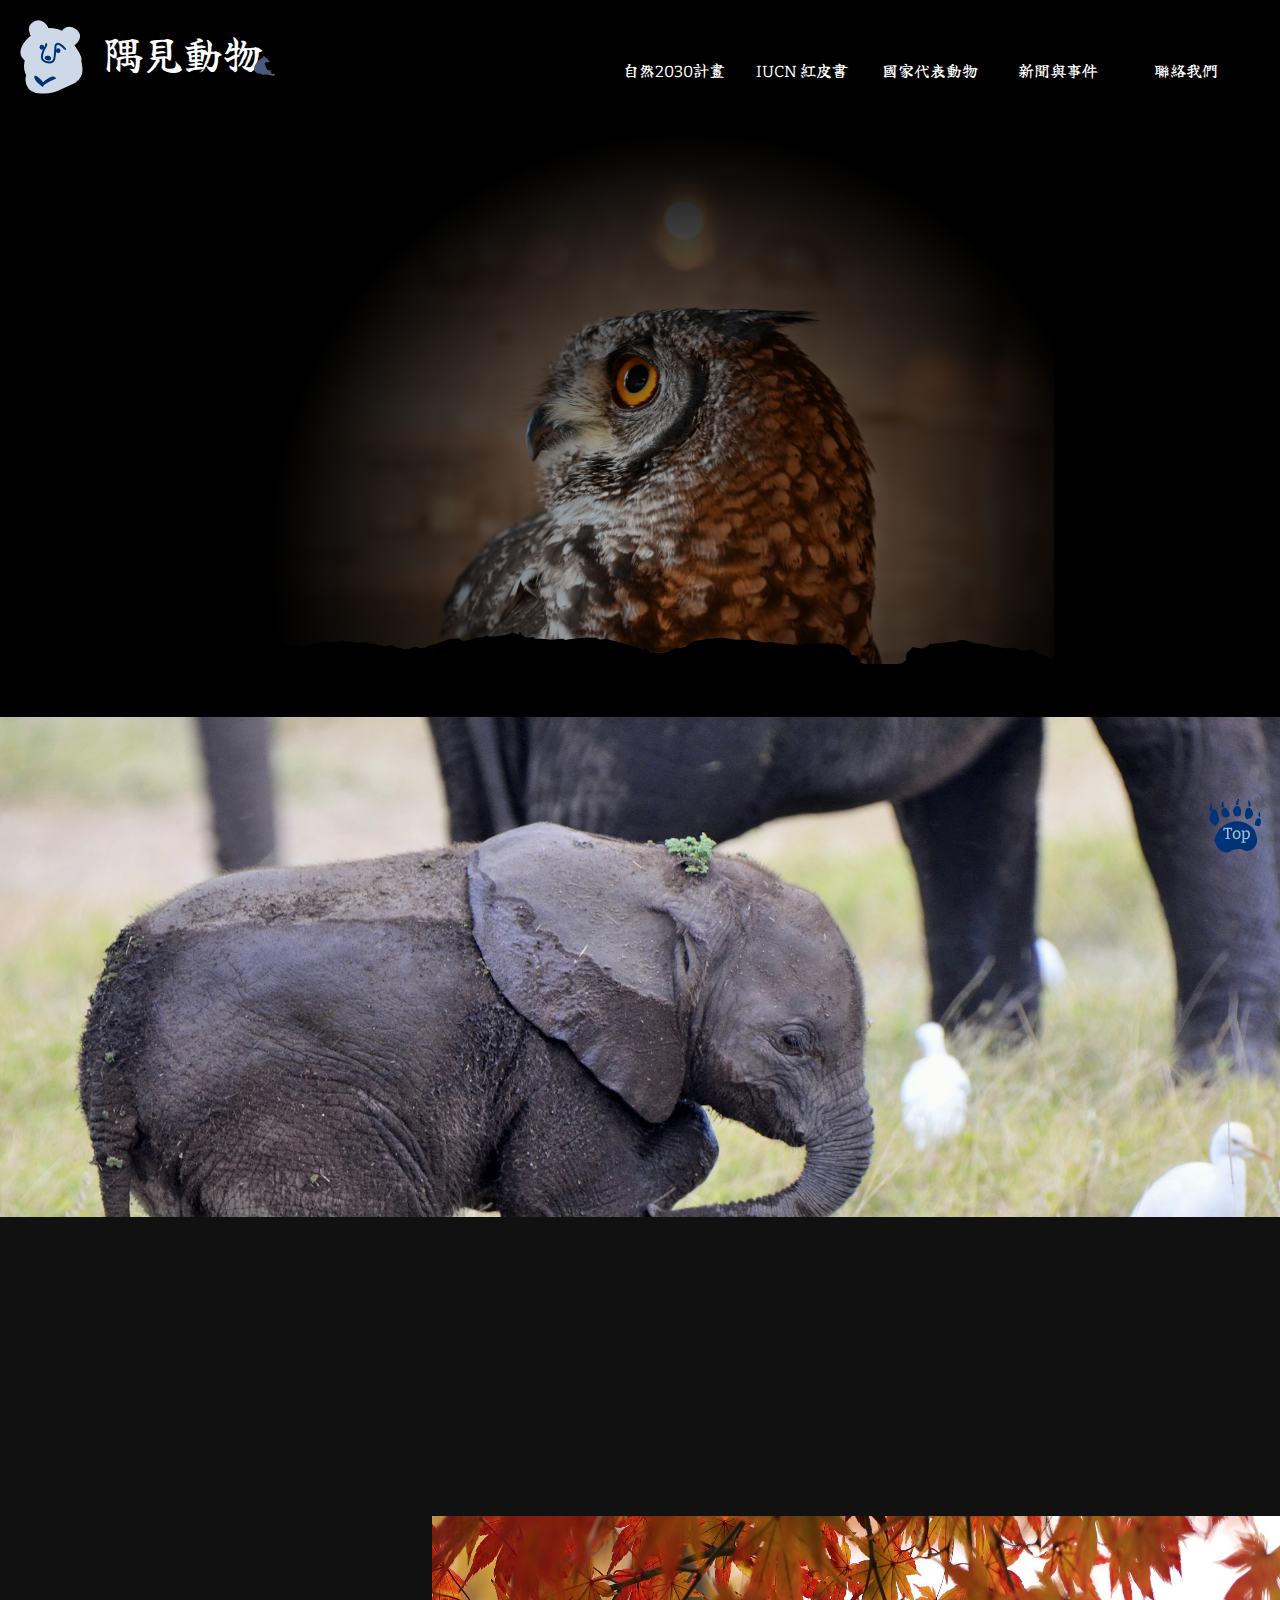
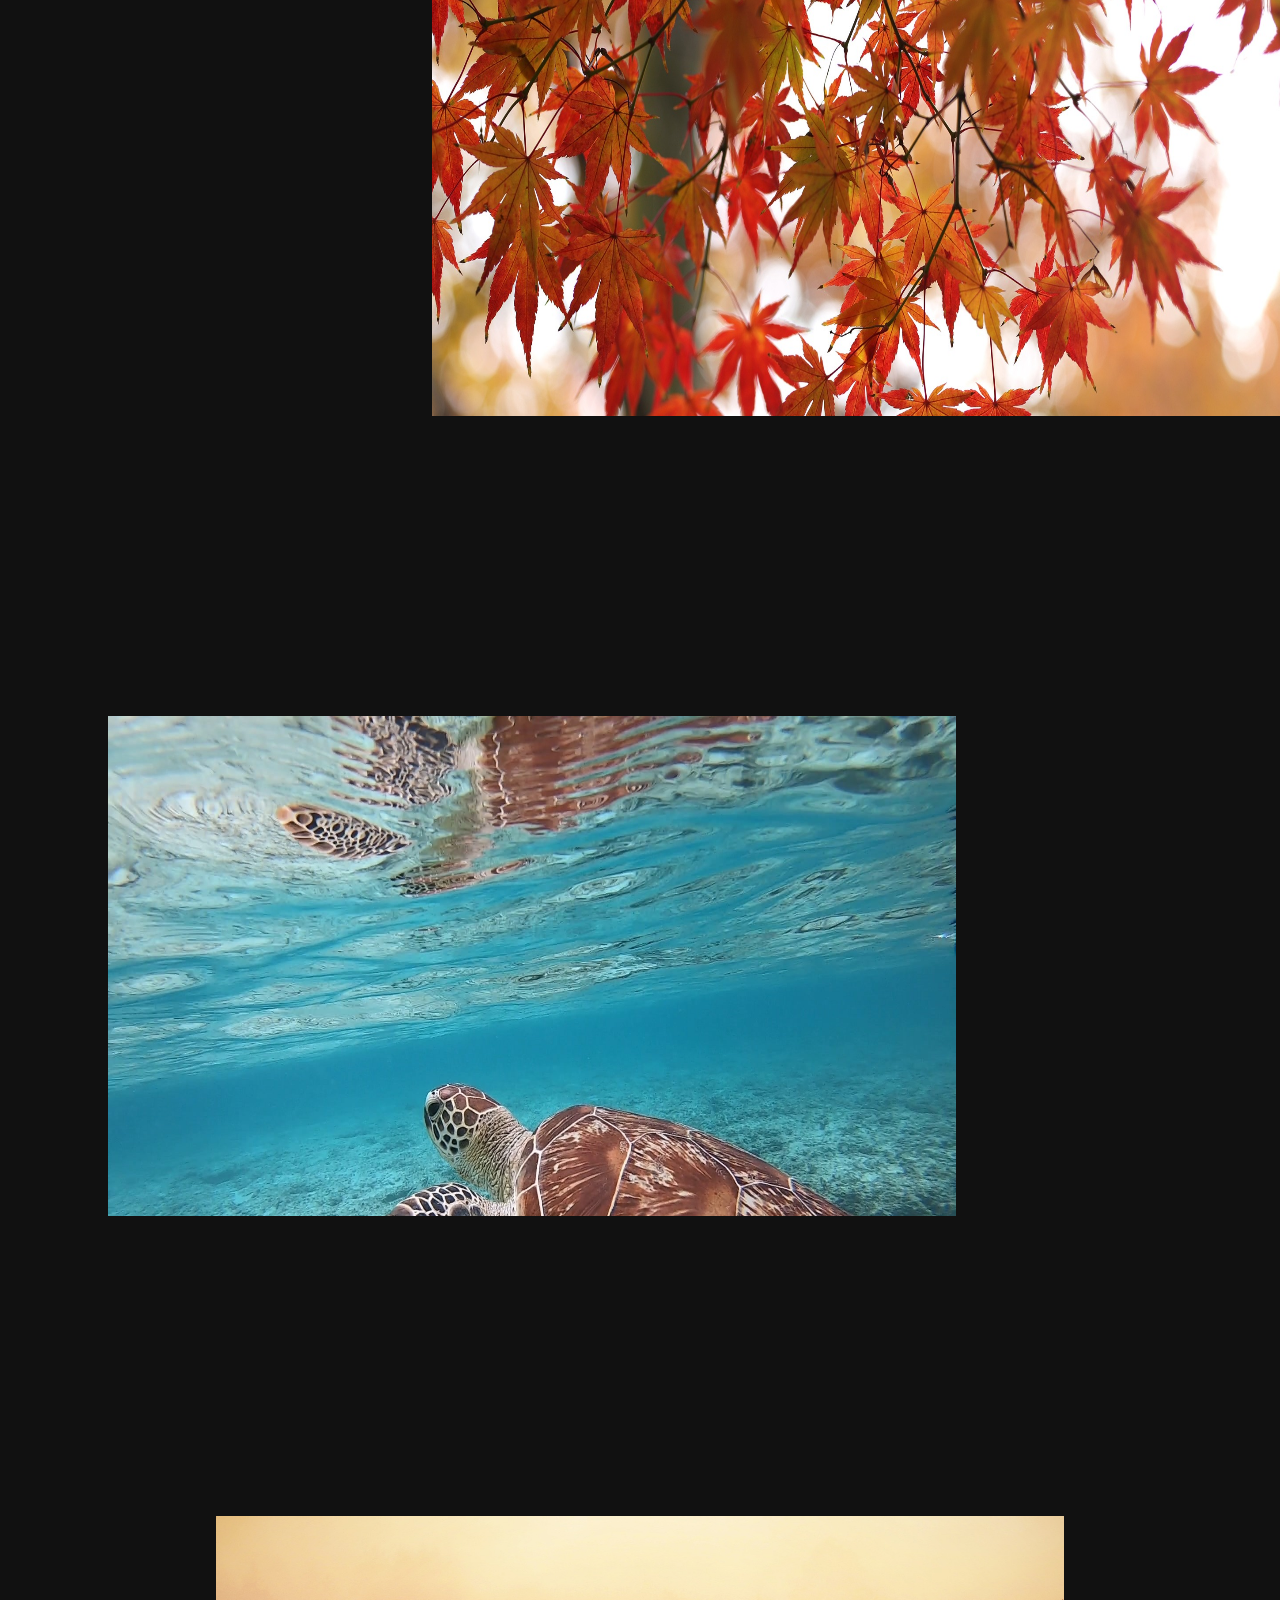
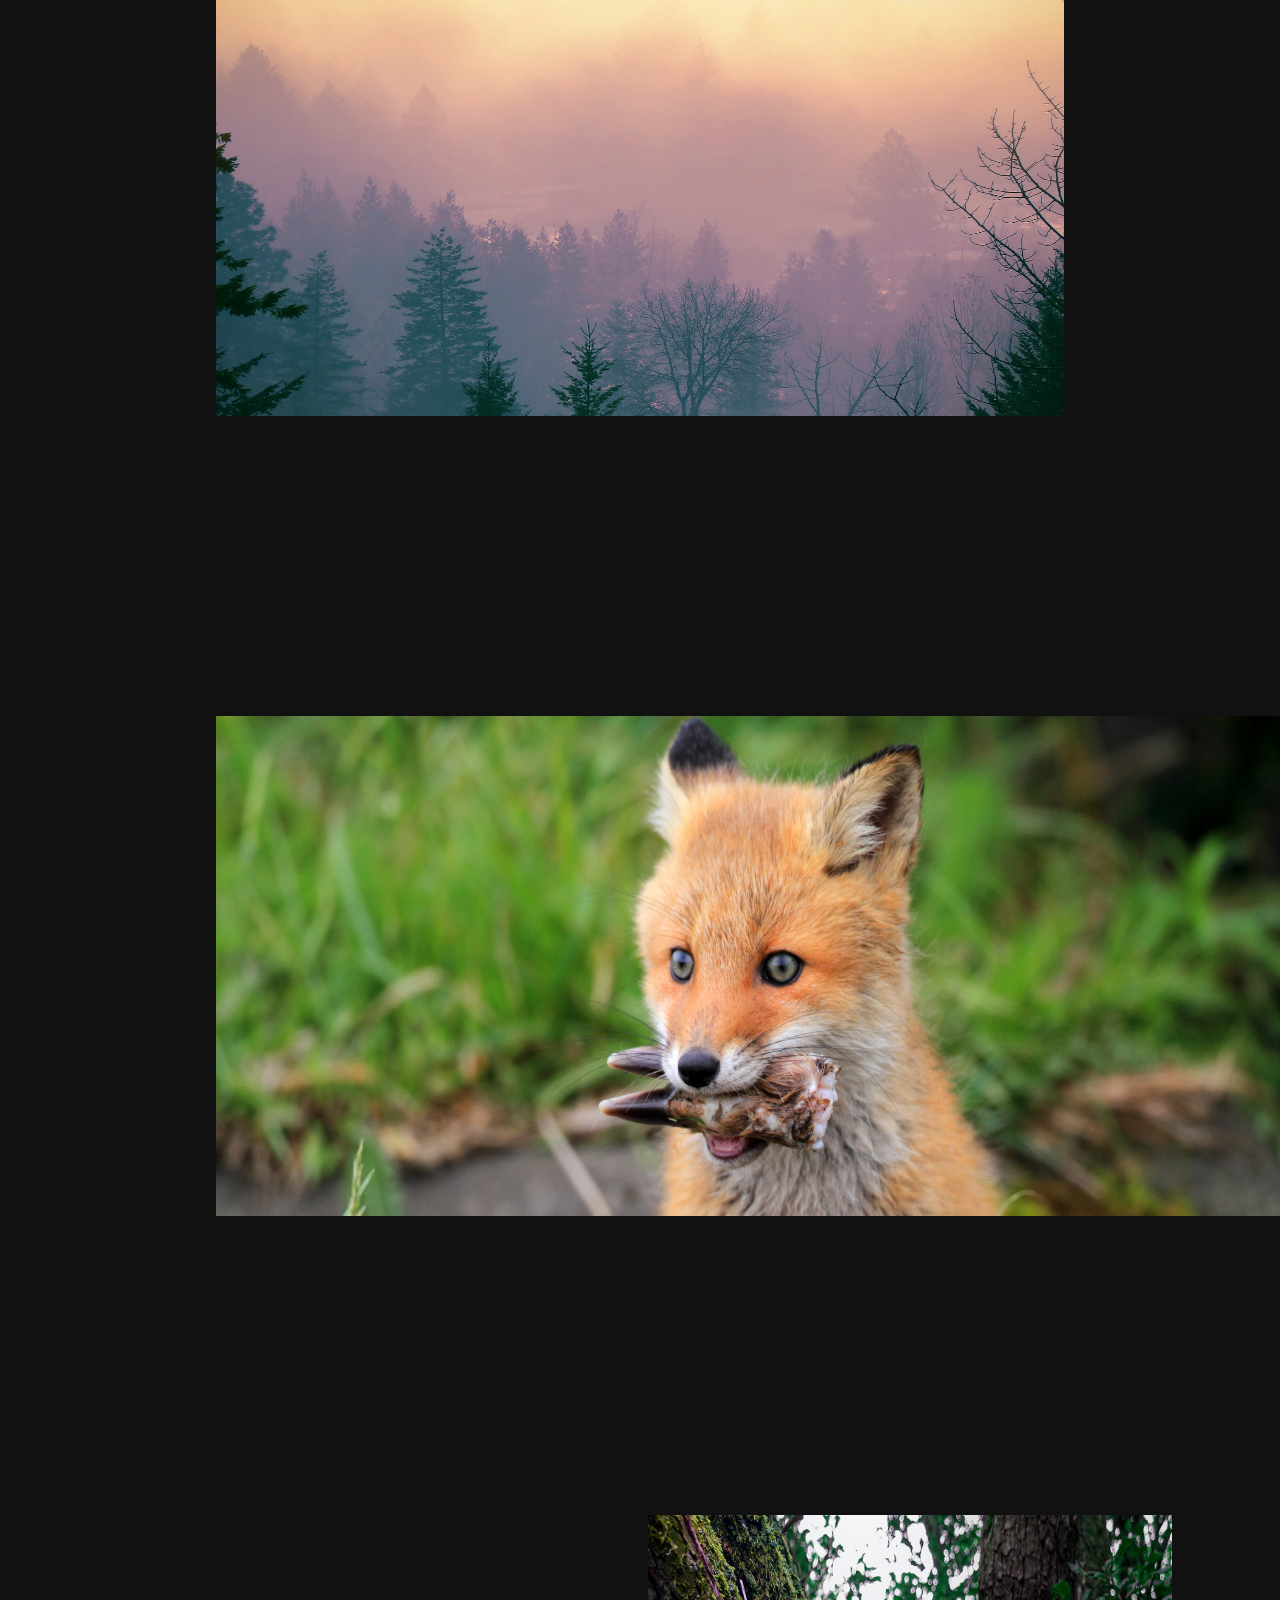
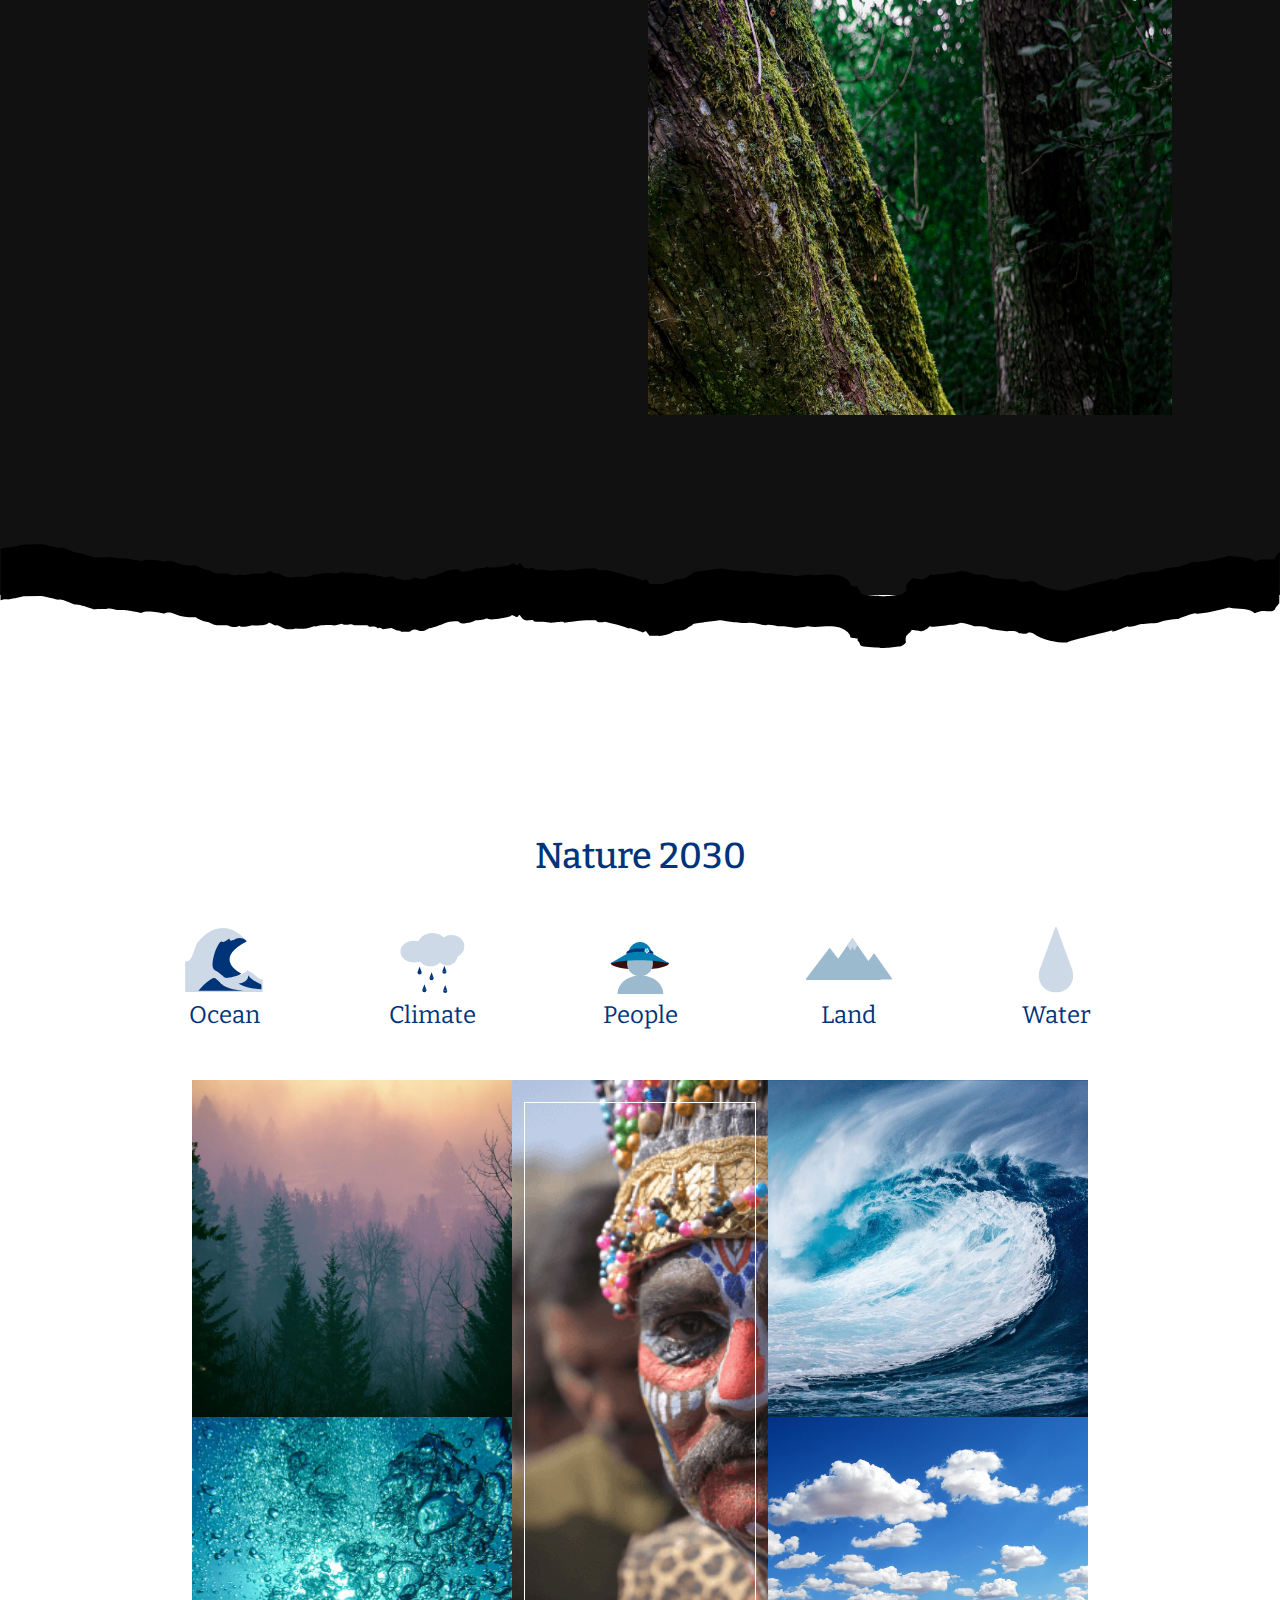
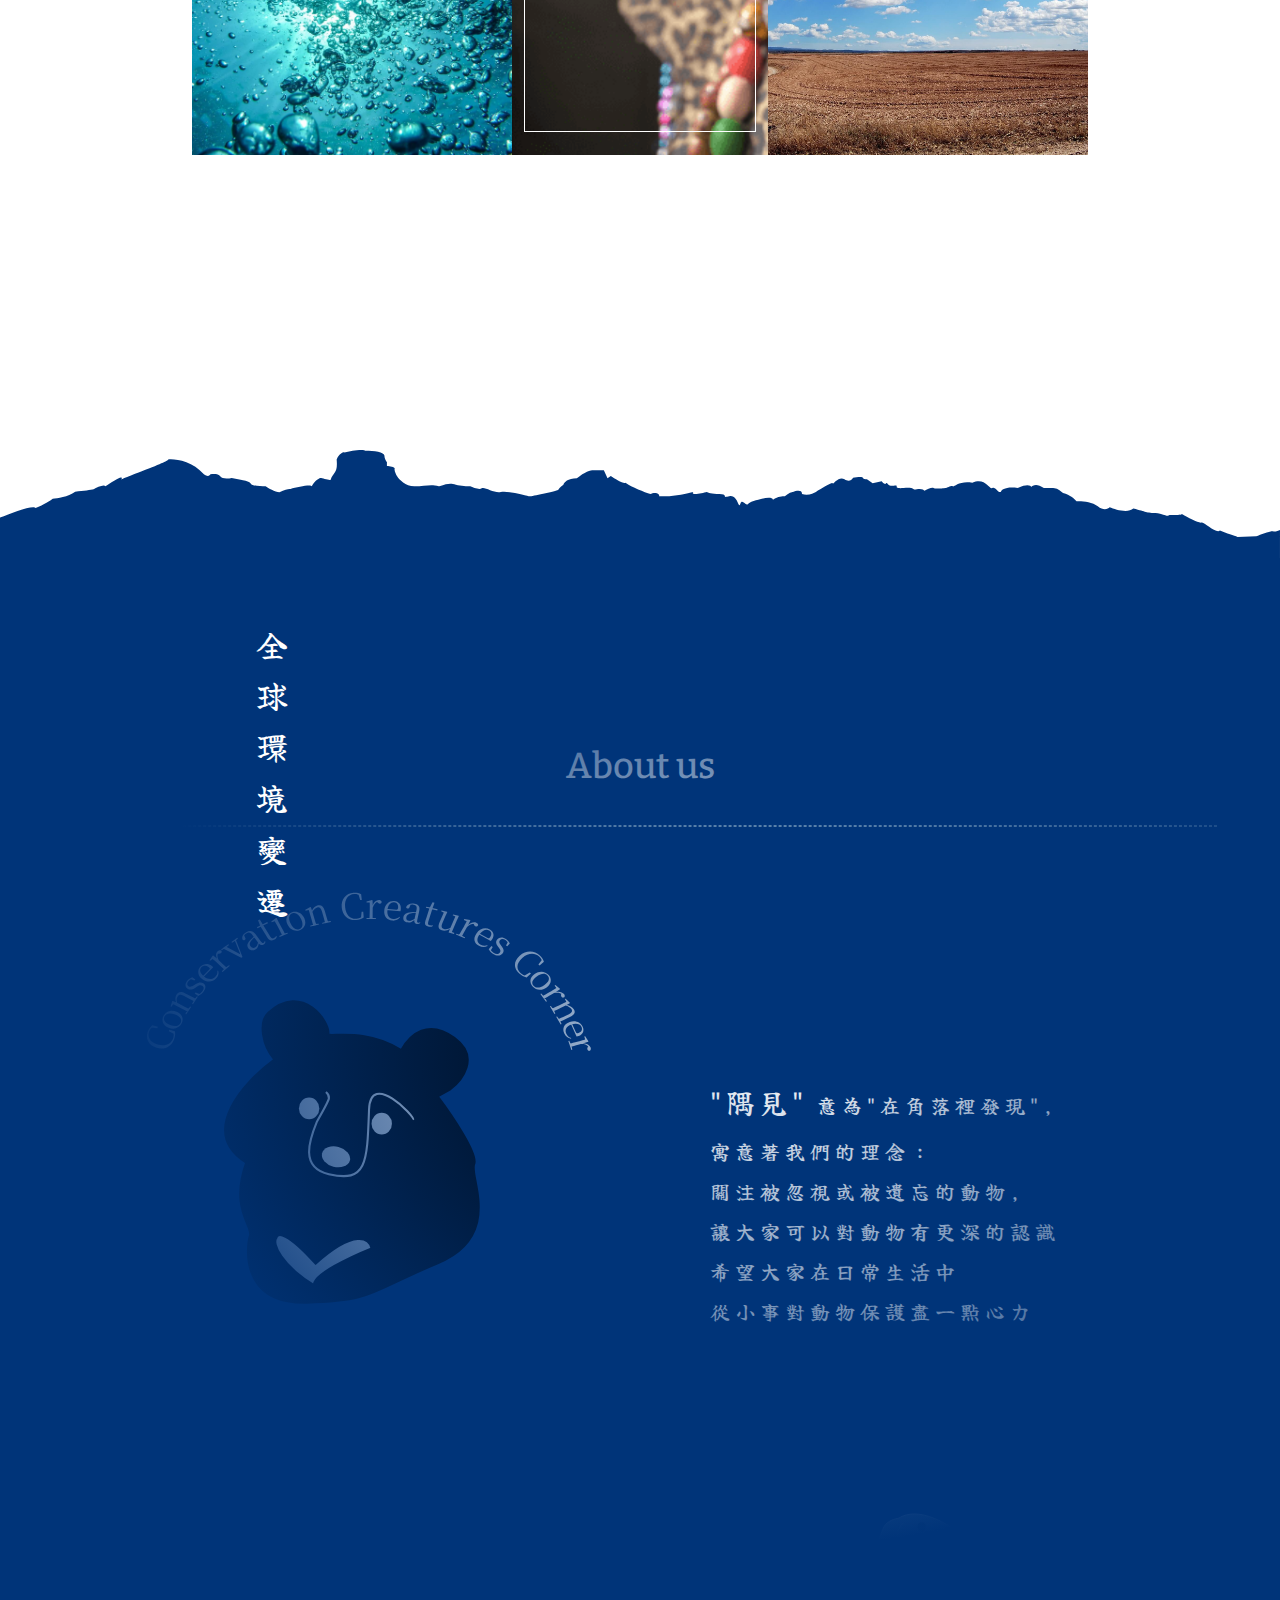
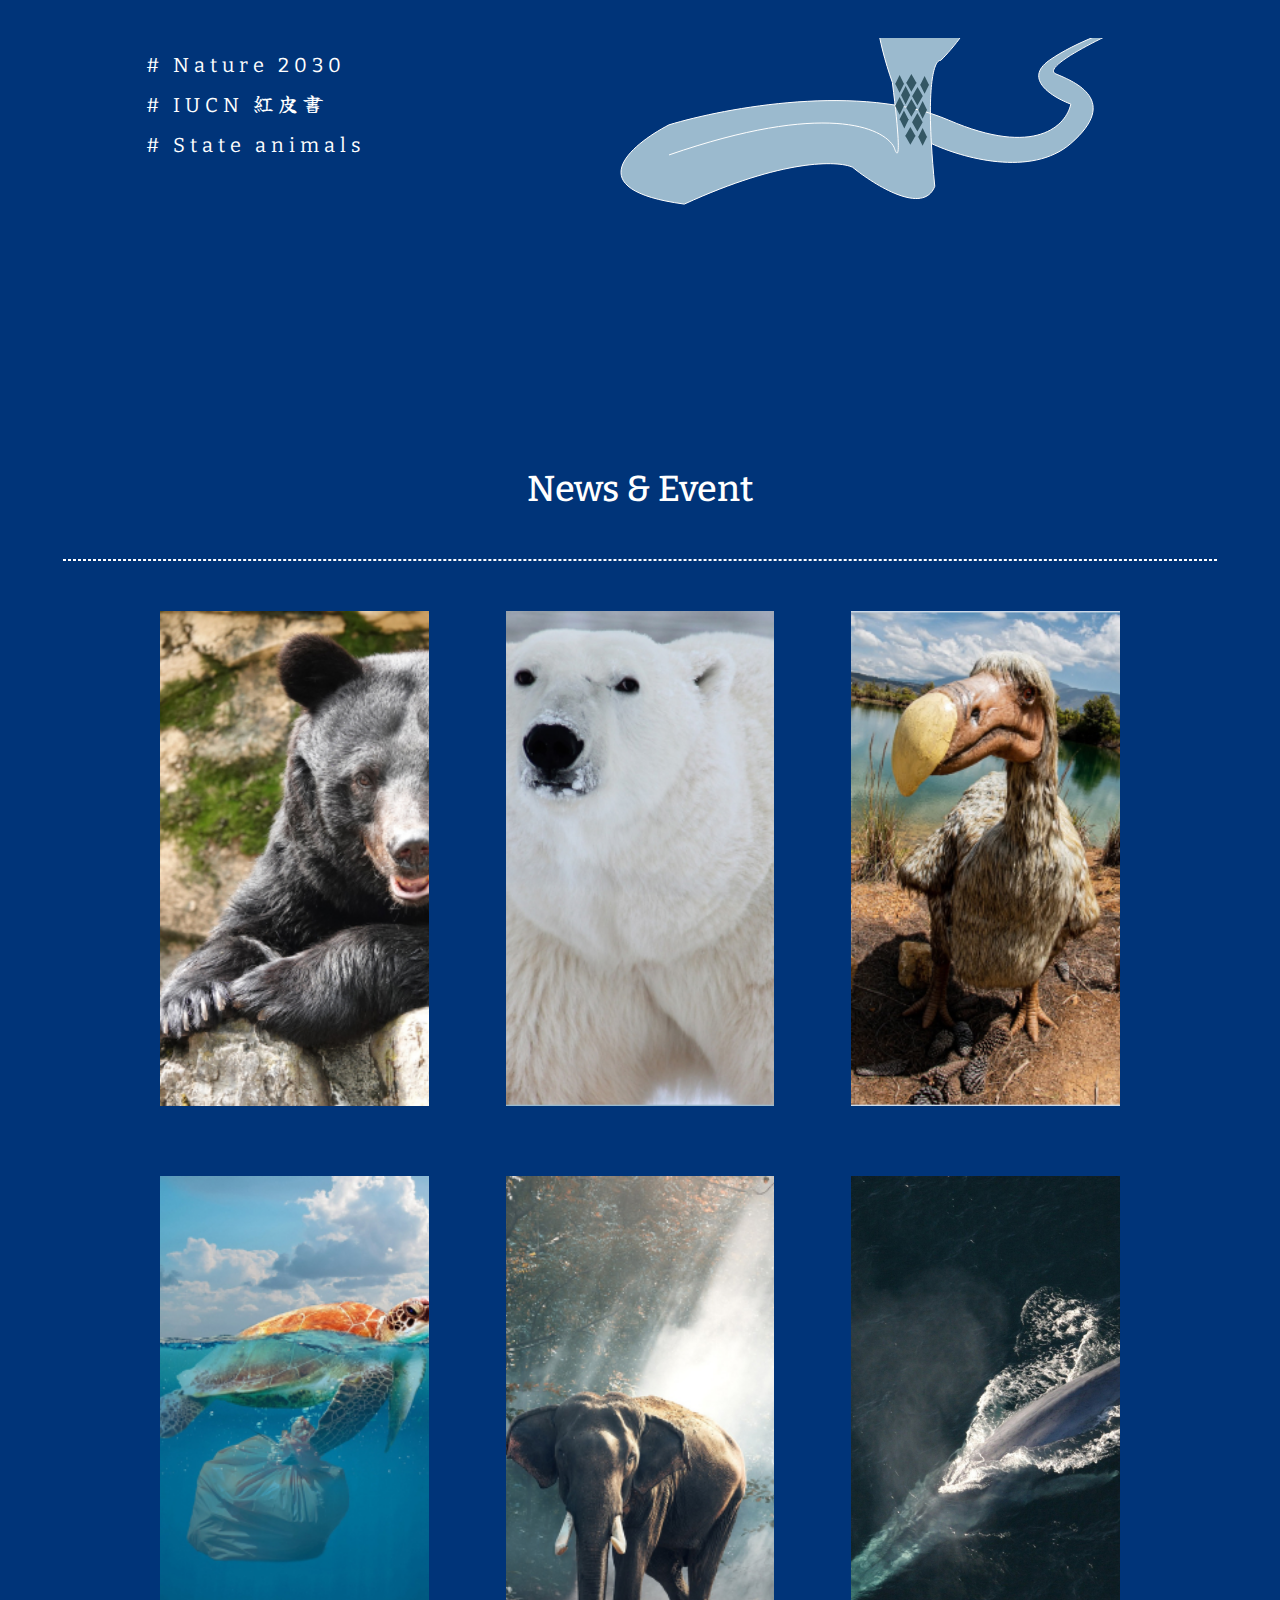
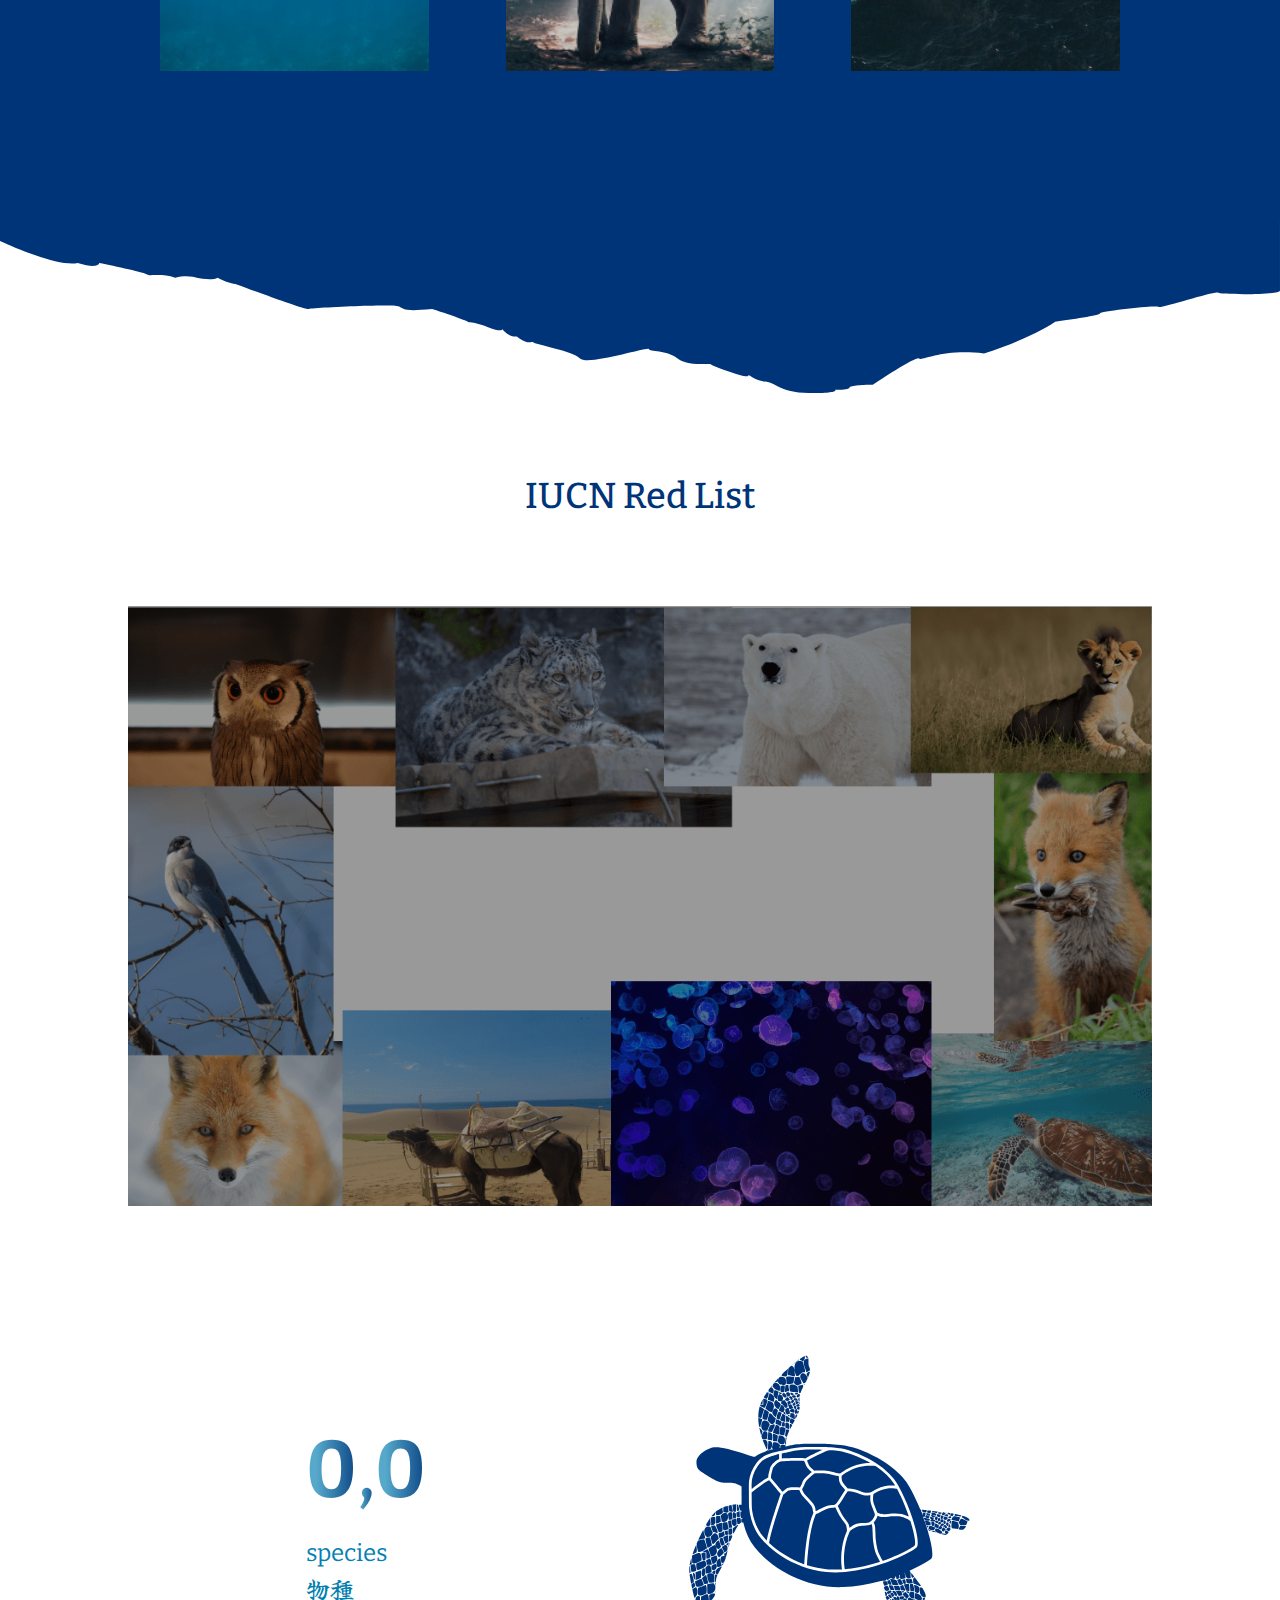
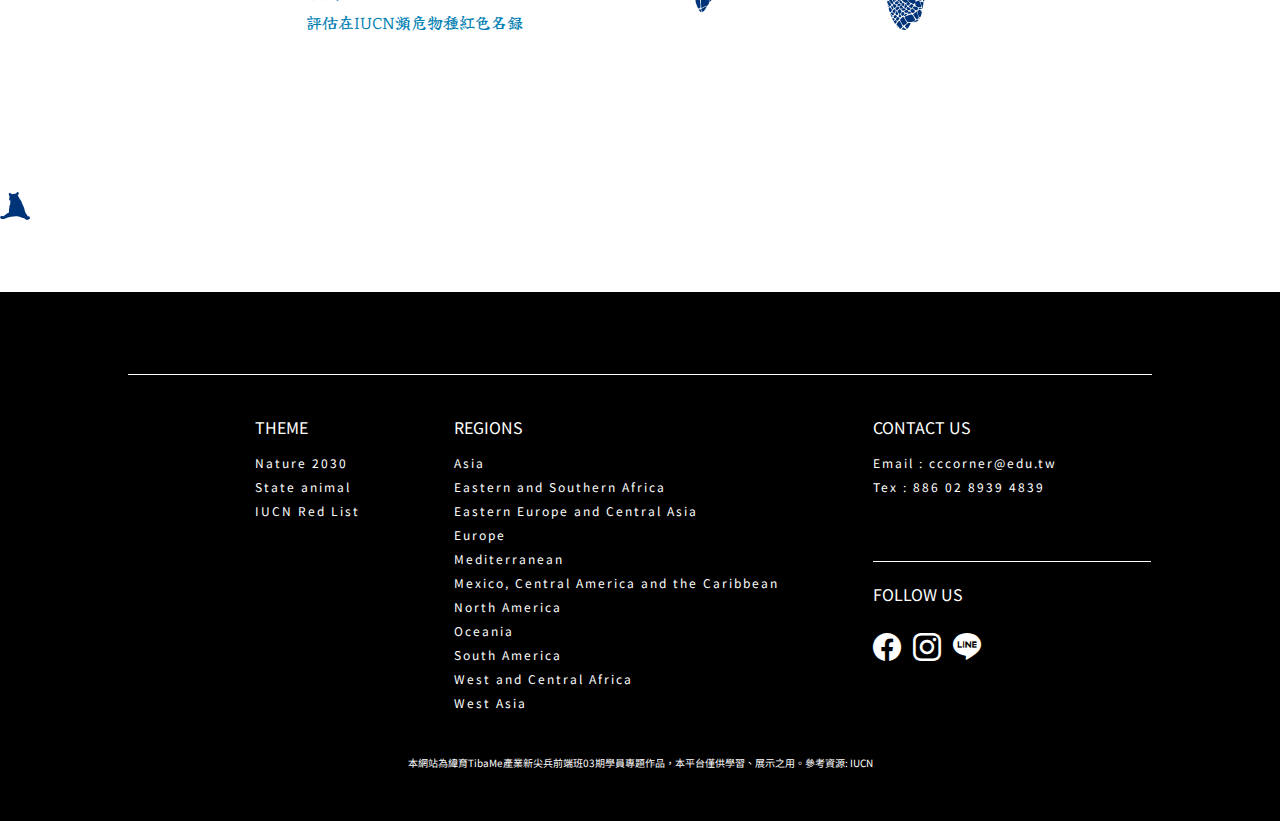
==== commit 3f47555a: "動畫" ====
--- a/index.html
+++ b/index.html
@@ -405,11 +405,14 @@
         <div class="maskRedList">
             <div class="slideshow">
         
-                <img src="https://picsum.photos/900/400?random=1" alt="">
-                <img src="https://picsum.photos/900/400?random=2" alt="">
-                <img src="https://picsum.photos/900/400?random=3" alt="">
-                <img src="https://picsum.photos/900/400?random=4" alt="">
-                <img src="https://picsum.photos/900/400?random=5" alt="">
+                <img src="./img_compressed/img/slide_show/least_concern.jpg" alt="">
+                <img src="./img_compressed/img/slide_show/near_threatened.jpg" alt="">
+                <img src="./img_compressed/img/slide_show/vulnerable.jpg" alt="">
+                <img src="./img_compressed/img/slide_show/Endangered.jpg" alt="">
+                <img src="./img_compressed/img/slide_show/critically_endangered.jpg" alt="">
+                <img src="./img_compressed/img/slide_show/extinct_in_the wild.jpg" alt="">
+                <img src="./img_compressed/img/slide_show/extinct.jpg" alt="">
+                
             </div>
             <!-- <div class="redListContent">
                 <div class="redListSection">
@@ -435,8 +438,8 @@
                 <span class="value">,</span>
                 <div id="value2" class="value">0</div>
             </div>
-            <div id="value">0</div>
-            <img src="./img_compressed/img/142577.png" alt="">
+            <div id="value"></div>
+            <!-- <img src="./img_compressed/img/142577.png" alt=""> -->
             <h3>species</h3>
             <h3>物種</h3>
             <h6>評估在IUCN瀕危物種紅色名錄</h6>
@@ -445,14 +448,14 @@
         <img src="./img_compressed/svg/sea_turtle.svg" alt="">
     </div>
 
-    <div class="slideshow">
+    <!-- <div class="slideshow">
         
         <img src="https://picsum.photos/900/400?random=1" alt="">
         <img src="https://picsum.photos/900/400?random=2" alt="">
         <img src="https://picsum.photos/900/400?random=3" alt="">
         <img src="https://picsum.photos/900/400?random=4" alt="">
         <img src="https://picsum.photos/900/400?random=5" alt="">
-    </div>
+    </div> -->
    
     <!-- ---------aside option------- -->
 
@@ -506,13 +509,13 @@
 
 
     </div> -->
-    <h2 class="images">0</h2>
+    <!-- <h2 class="images">0</h2>
     <input type="text" value="0" id="txt_end"/>
     -
     <input type="text" value="500" id="txt_start" />
     <input type="button" value="setNum" onclick="setNum(500);"/>
     
-    <div class="counter">1,123,456 downloads</div>
+    <div class="counter">1,123,456 downloads</div> -->
     
 
     <!-- Top -->
@@ -521,6 +524,8 @@
             <h2>Top</h2>
         </a>
     </div>
+    <!-- ------curcor------ -->
+    <img src="./img_compressed/svg/cursor.svg" alt="" id="cursor">
 
     <!-- ---------footer------- -->
 
@@ -529,16 +534,16 @@
         <ul>
             <li>
                 <h2>THEME</h2>
-                <ul>
-                    <li>Nature 2030</li>
-                    <li>State animal</li>
-                    <li>IUCN Red List</li>
+                <ul class="footer_theme">
+                    <li><a href="./nature2030.html">Nature 2030</a> </li>
+                    <li><a href="./stateanimal.html">State animal</a> </li>
+                    <li><a href="./redlist.html">IUCN Red List</a> </li>
                 </ul>
 
             </li>
             <li>
                 <h2>REGIONS</h2>
-                <ul>
+                <ul class="footer_region">
                     <li>Asia</li>
                     <li>Eastern and Southern Africa</li>
                     <li>Eastern Europe and Central Asia</li>
@@ -554,7 +559,7 @@
             </li>
             <li>
                 <h2>CONTACT US</h2>
-                <ul>
+                <ul class="footer_contact_us">
                     <li>Email : cccorner@edu.tw</li>
                     <li>Tex : 886 02 8939 4839</li>
                 </ul>
@@ -562,7 +567,7 @@
                 <h2>FOLLOW US</h2>
                 <ul class="icons">
 
-                    <li><a href="">
+                    <li><a href="https://www.facebook.com/TibaMe">
                             <i class="bi bi-facebook"></i></a></li>
                     <li><a href=""><i class="bi bi-instagram"></i></a></li>
                     <li><a href=""><i class="bi bi-line"></i></a></li>
@@ -573,13 +578,10 @@
     </footer>
 
     <script src="https://cdnjs.cloudflare.com/ajax/libs/jquery/3.6.4/jquery.min.js" integrity="sha512-pumBsjNRGGqkPzKHndZMaAG+bir374sORyzM3uulLV14lN5LyykqNk8eEeUlUkB3U0M4FApyaHraT65ihJhDpQ==" crossorigin="anonymous" referrerpolicy="no-referrer"></script>
-    <script src="https://assets.codepen.io/16327/gsap-latest-beta.min.js?r=v3.11.5"></script>
-    <script src="https://assets.codepen.io/16327/ScrollTrigger.min.js"></script>
-    <script src="https://assets.codepen.io/16327/ScrollSmoother.min.js"></script>
-    <script src="https://assets.codepen.io/16327/SplitText3.min.js"></script>
-    <script src="js/jquery.min.js"></script>
-<script src="js/waypoints.min.js"></script>
-<script src="js/counterup.min.js"></script>
+    
+    <!-- <script src="js/jquery.min.js"></script>
+    <script src="js/waypoints.min.js"></script>
+    <script src="js/counterup.min.js"></script> -->
 
     <script src="./js/index.js"></script>
 
--- a/css/index.css
+++ b/css/index.css
@@ -1194,6 +1194,14 @@
 footer ul li ul li {
     font-size: 12px;
     letter-spacing: 2px;
+    line-height: 2;
+}
+
+footer ul li ul li:hover {
+    color: #037FB2;
+}
+footer ul li ul li a:hover {
+    color: #037FB2;
 }
 
 footer p {
@@ -1224,6 +1232,9 @@
 .icons li {
     margin-right: 10px;
 }
+.icons li a:hover i{
+    color: #037FB2;
+}
 
 i {
     color: white;
@@ -1237,10 +1248,12 @@
     text-align: center;
     margin-top: 20%;
     margin-bottom: 40px;
+    
 }
 .news hr{
     width: 90%;
     margin-bottom: 50px;
+    border: 1px dashed white;
 }
 
 .news ul {
@@ -1395,23 +1408,30 @@
 
 }
 
+/* -----cursor----- */
+#cursor{
+    position: fixed;
+    width: 30px;
+}
+
    
    
 .slideshow{
     margin: auto;
 position: relative;
 overflow: hidden;
-height: 400px;
-width: 900px;
+height: 440px;
+width: 710px;
 }
 
 
 .slideshow img{
    position: absolute;
-    top: 0;
+    top: 10%;
     left: 50%;
     transform: translateX(-50%);
     display: none ;
+    width: 100%;
 }
 
 .count{
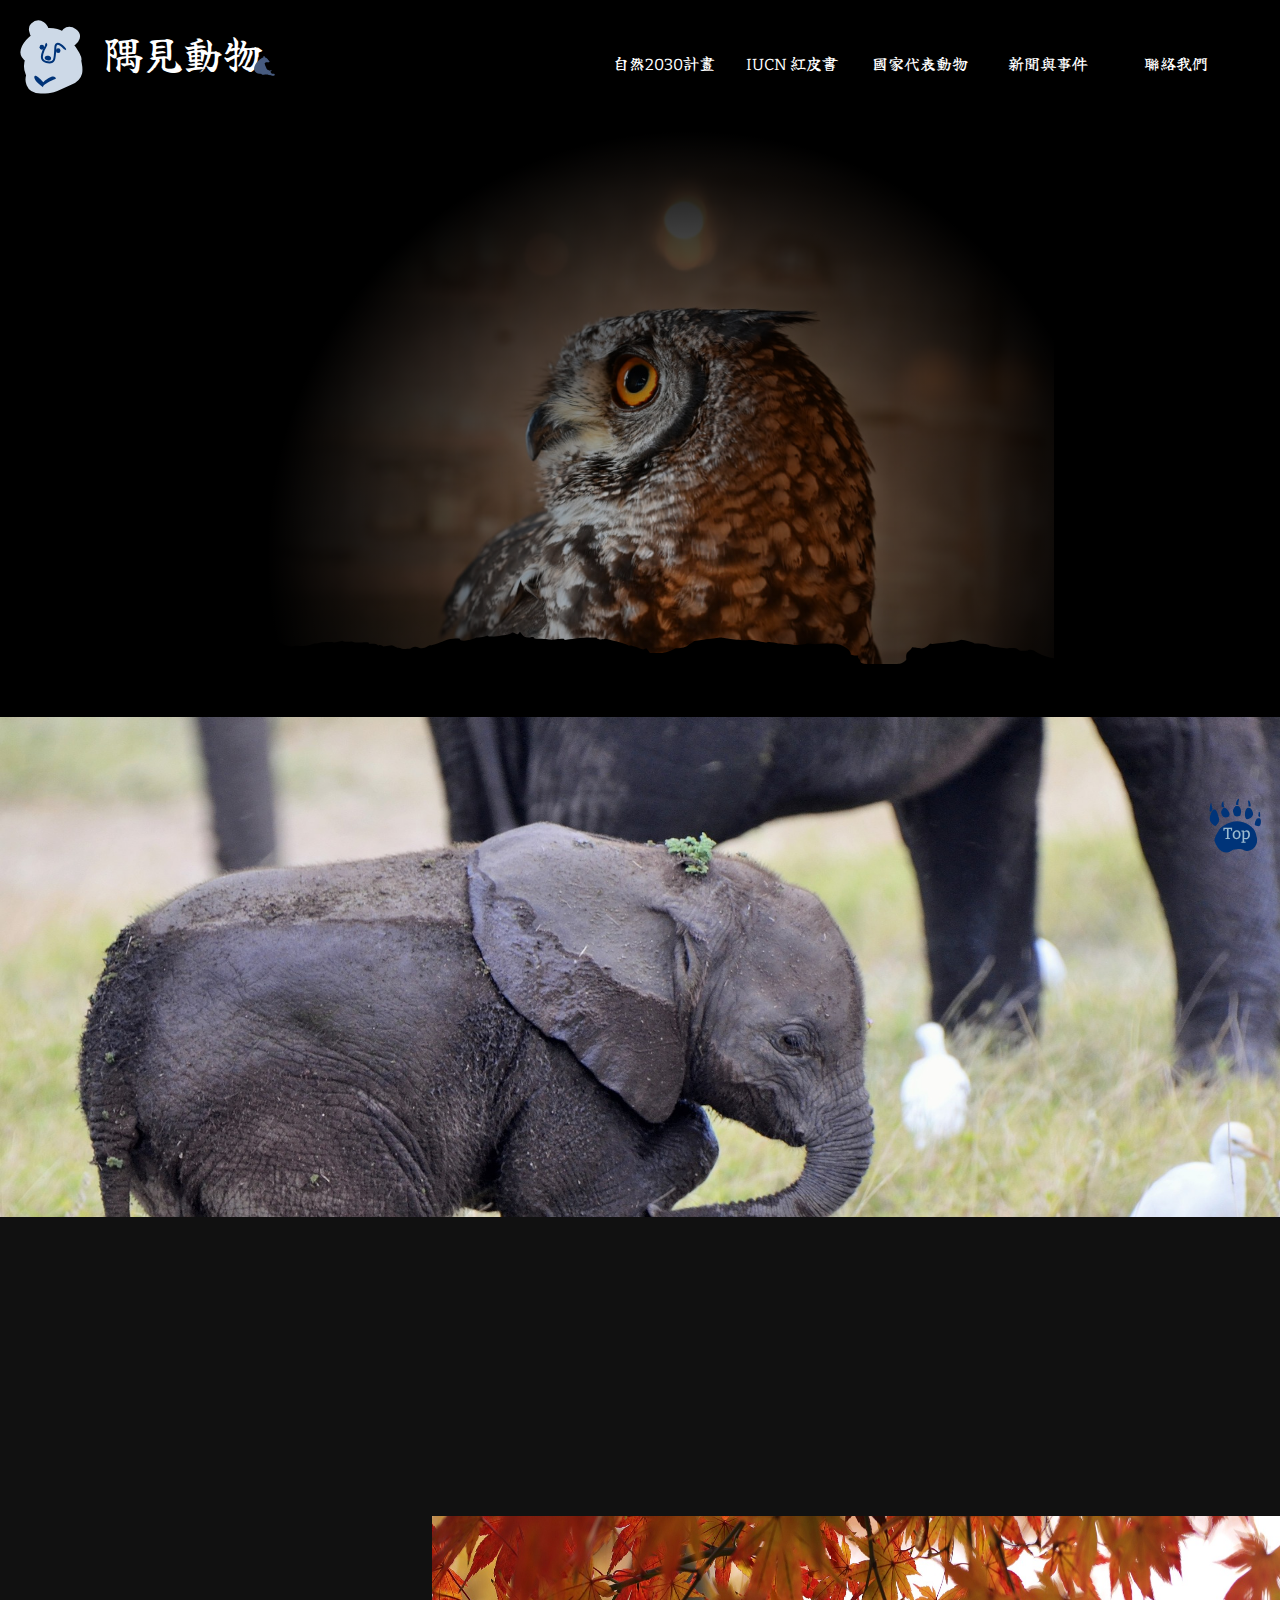
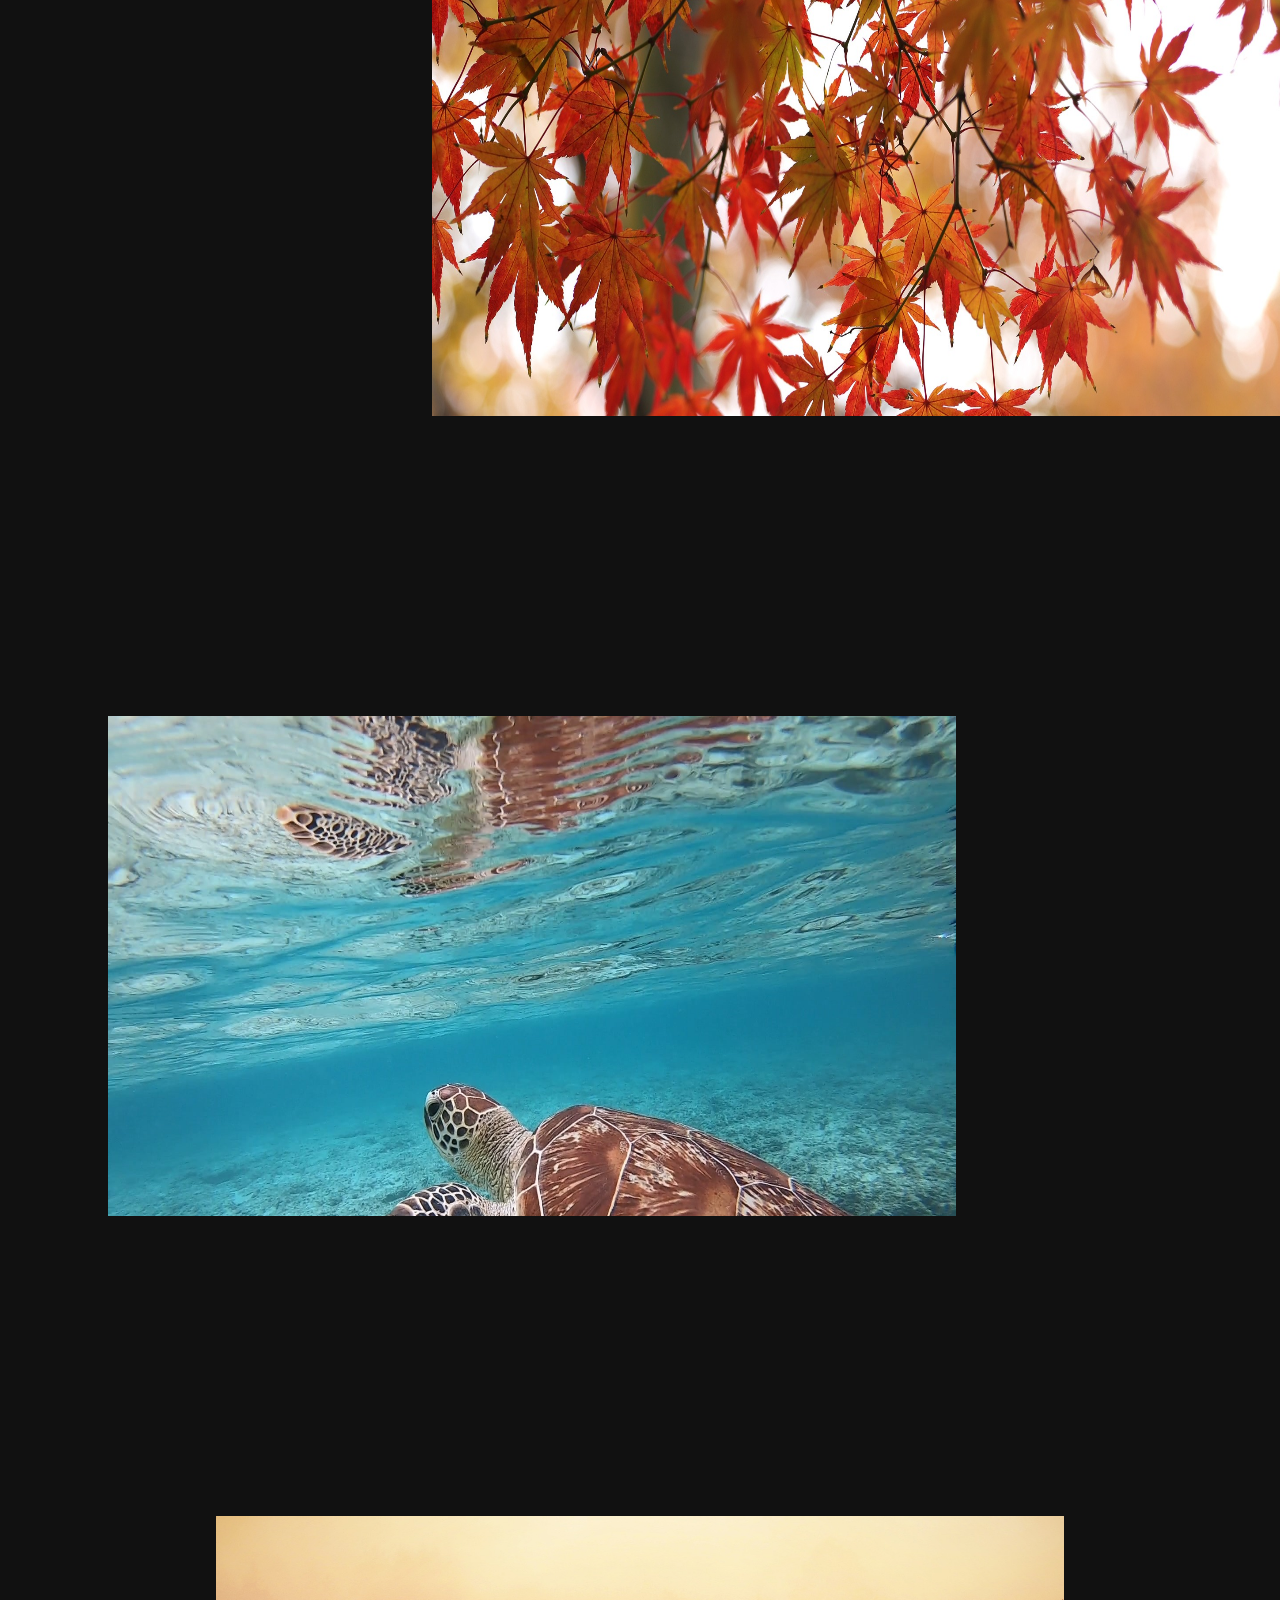
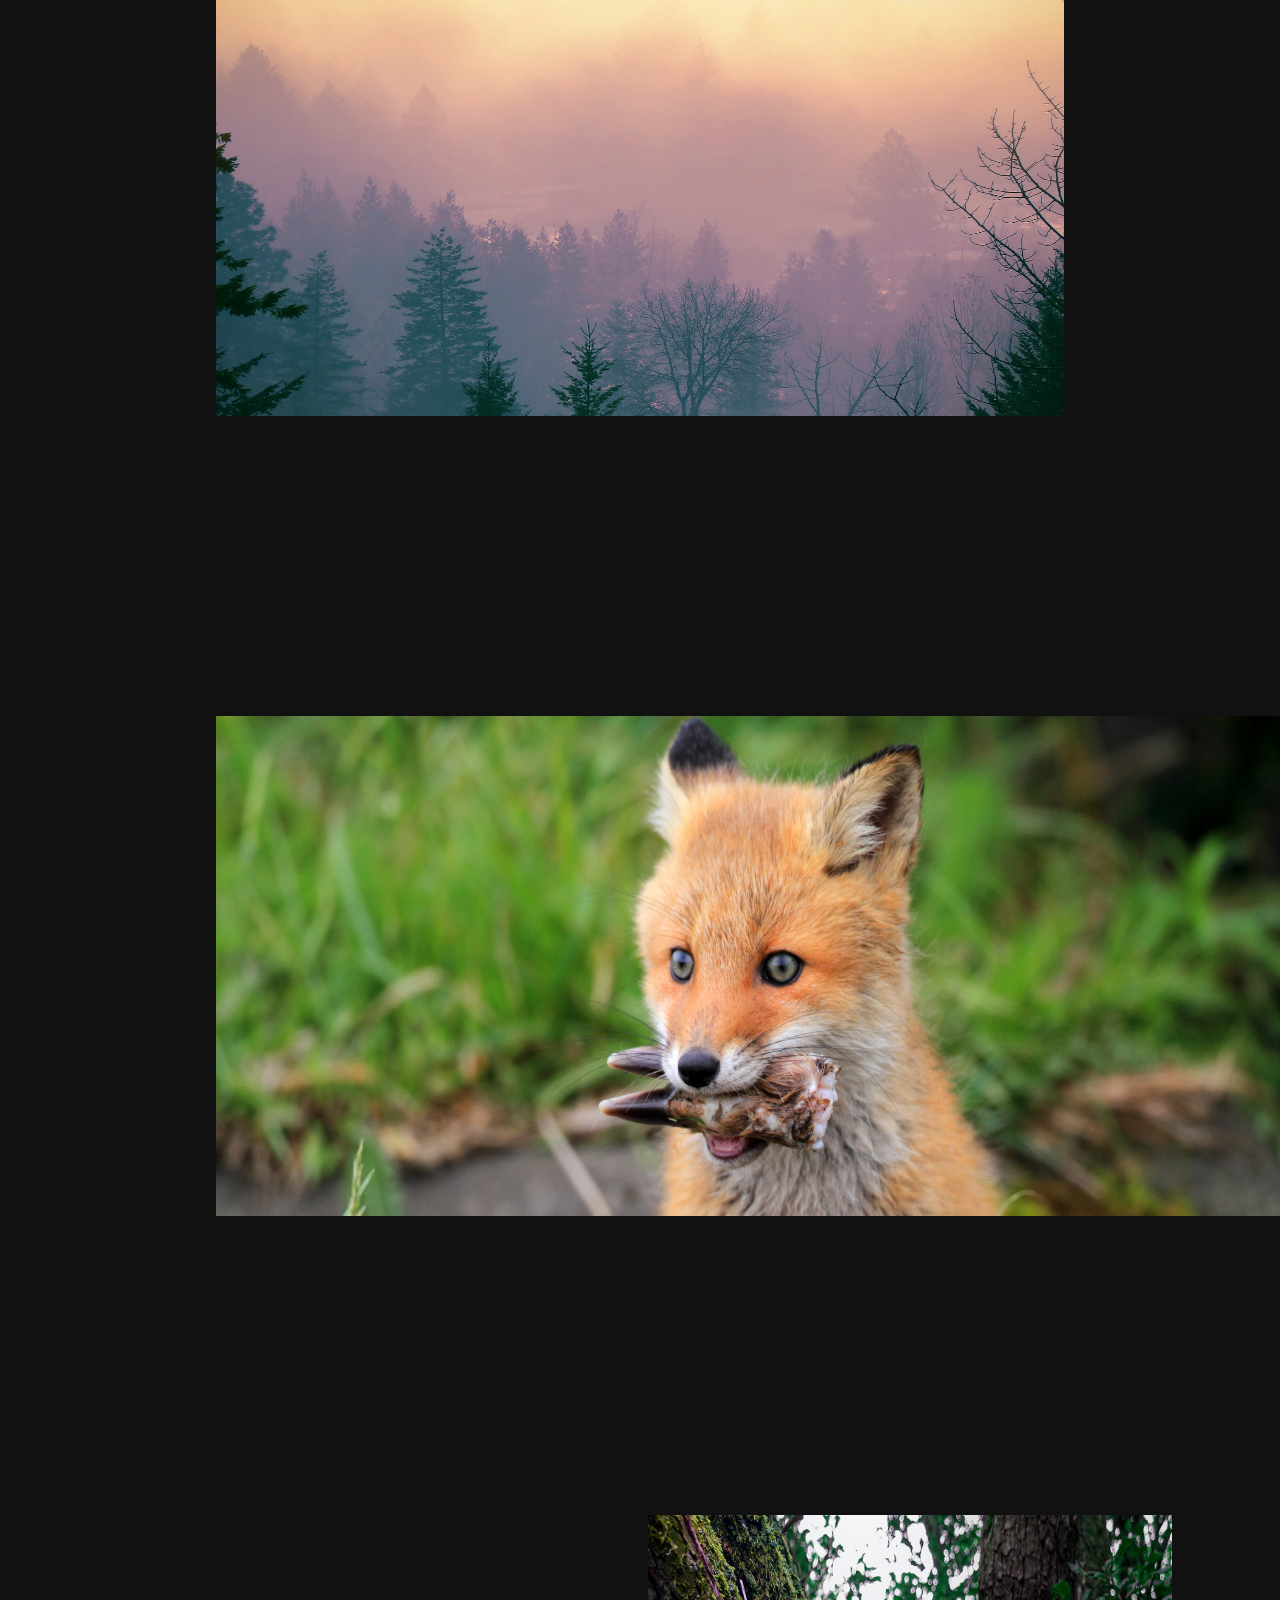
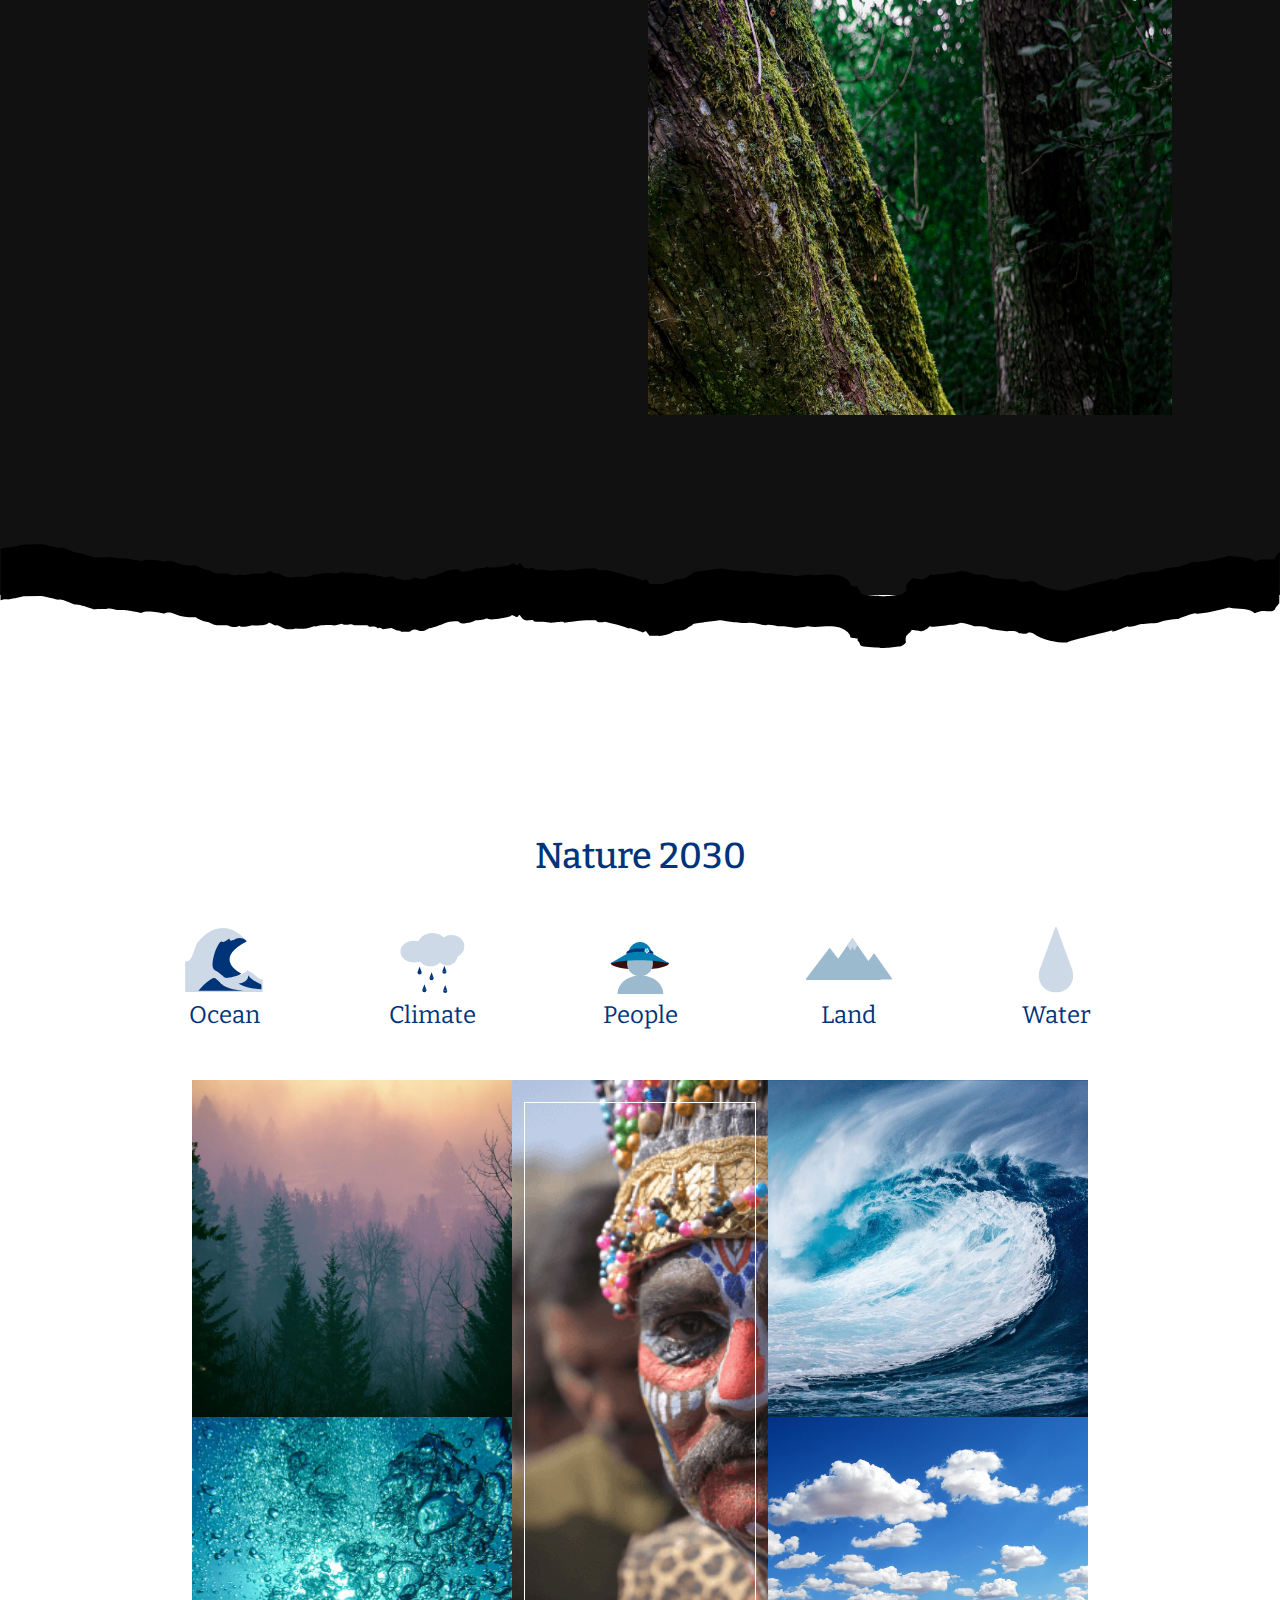
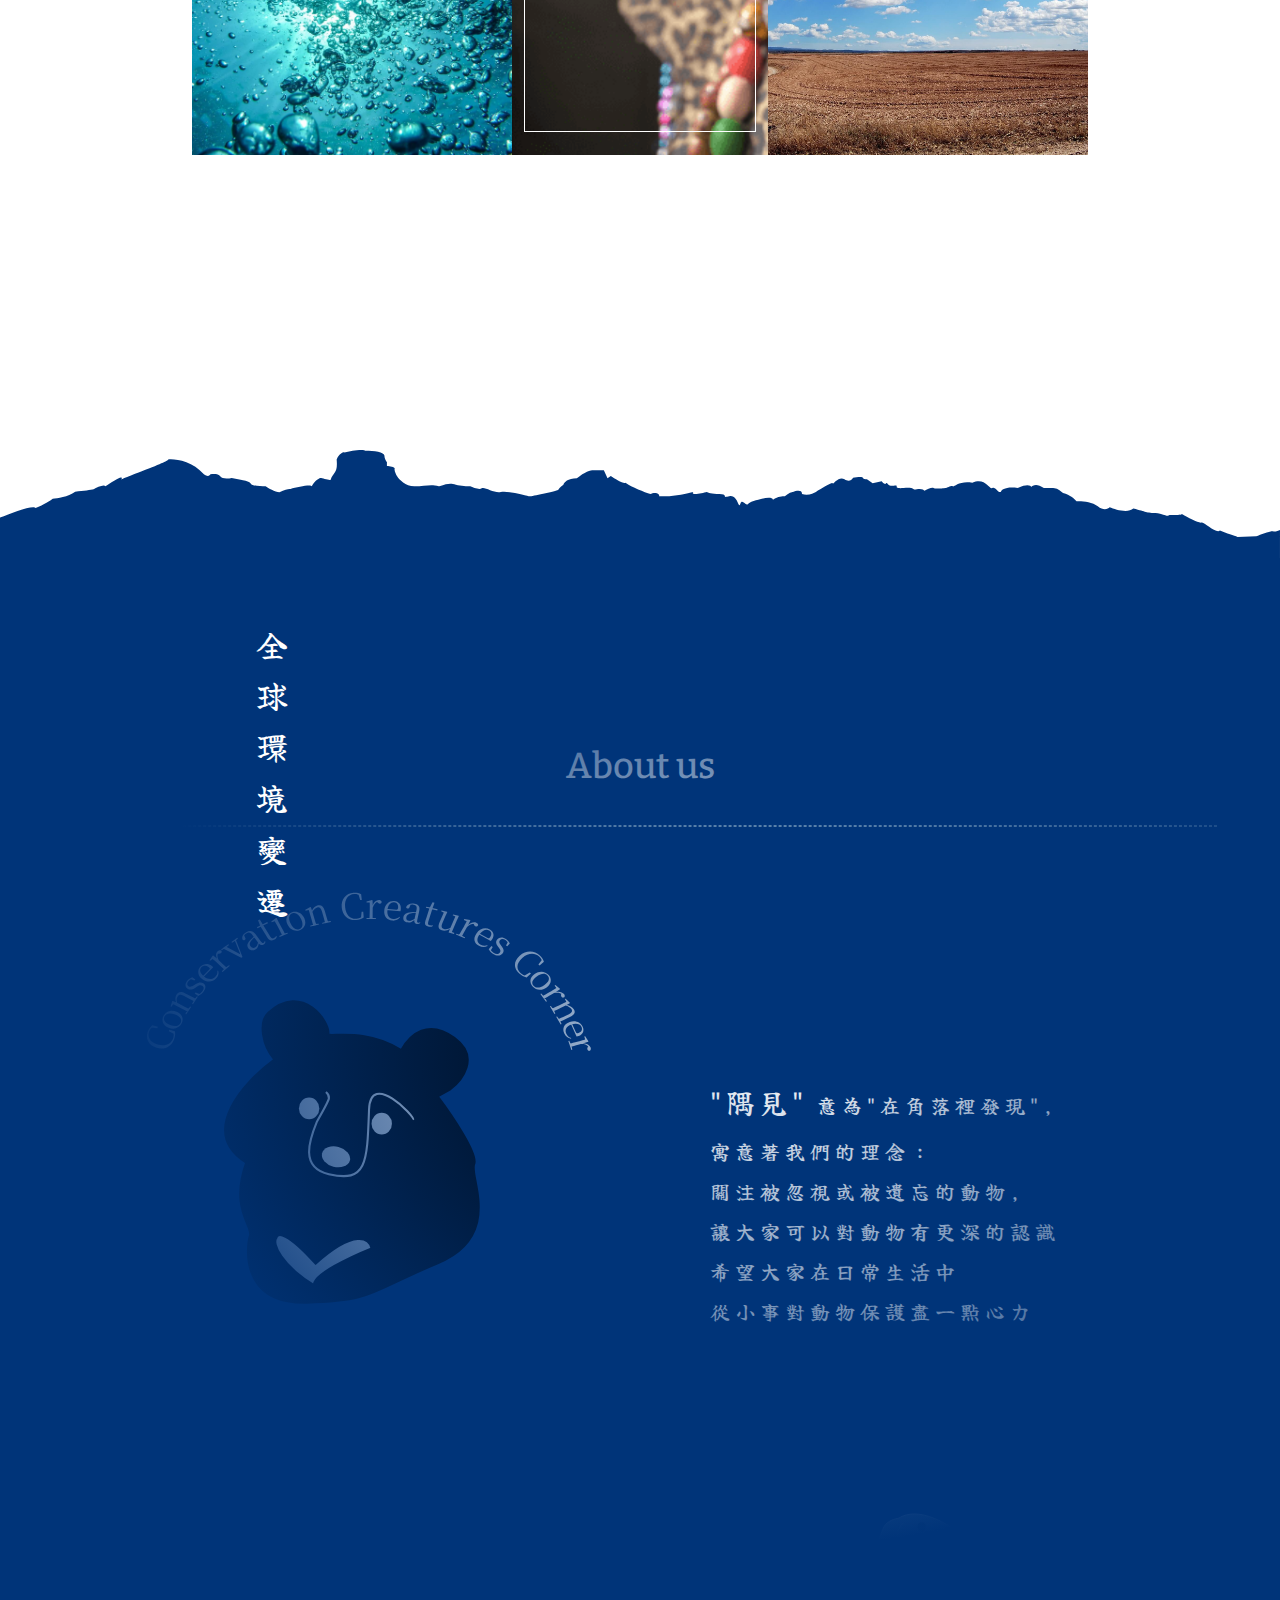
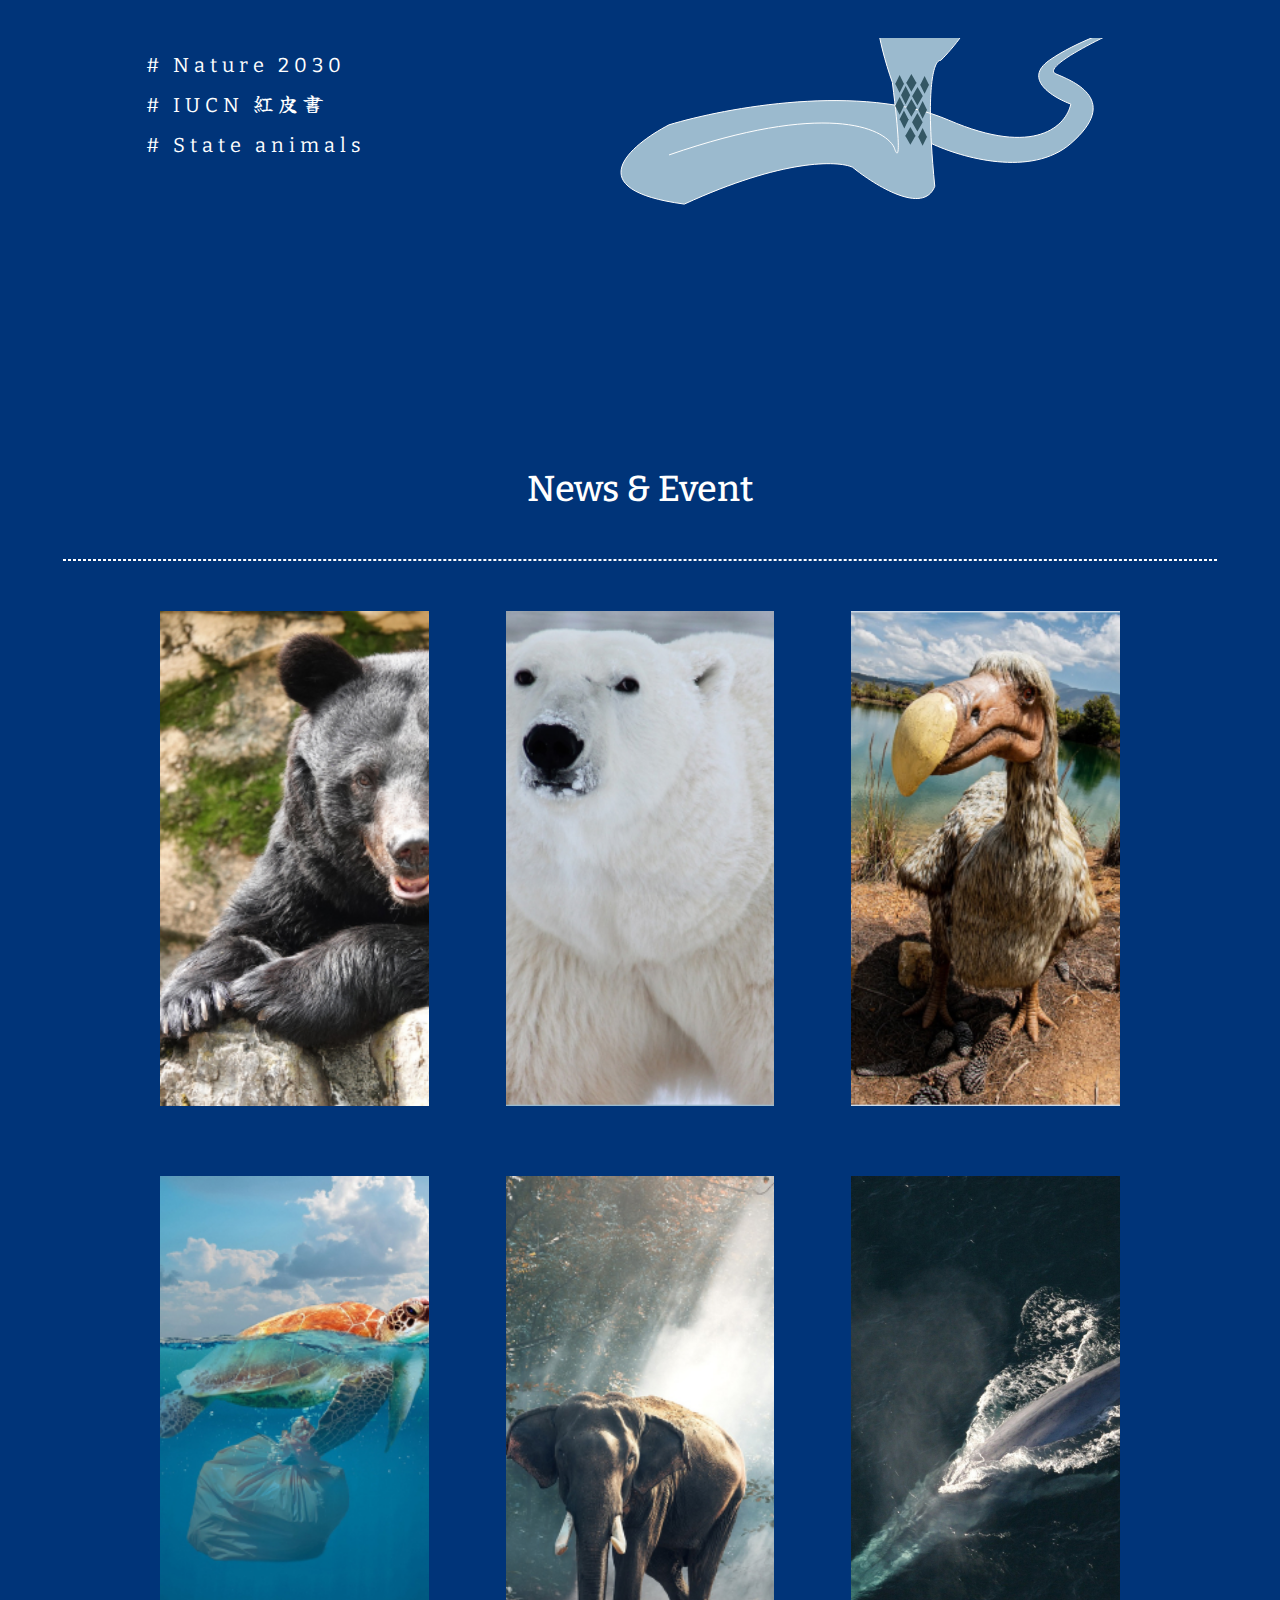
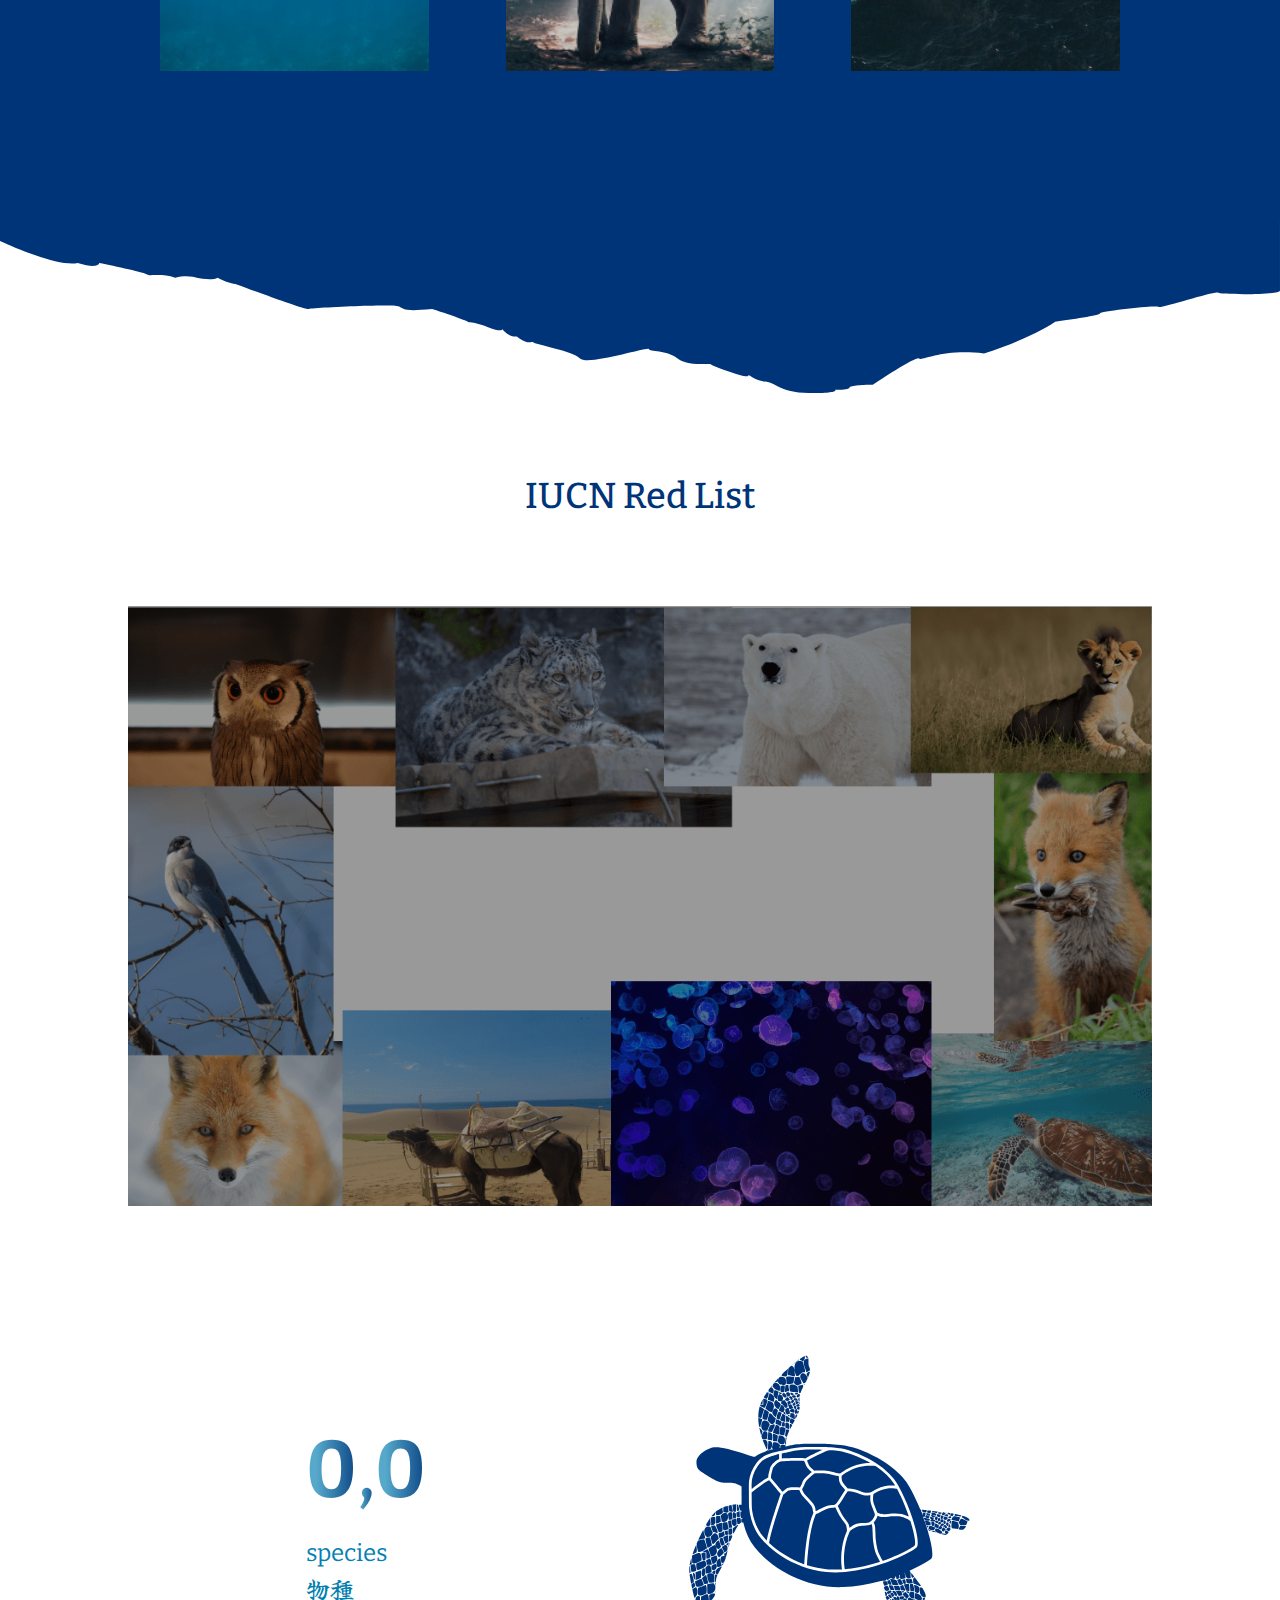
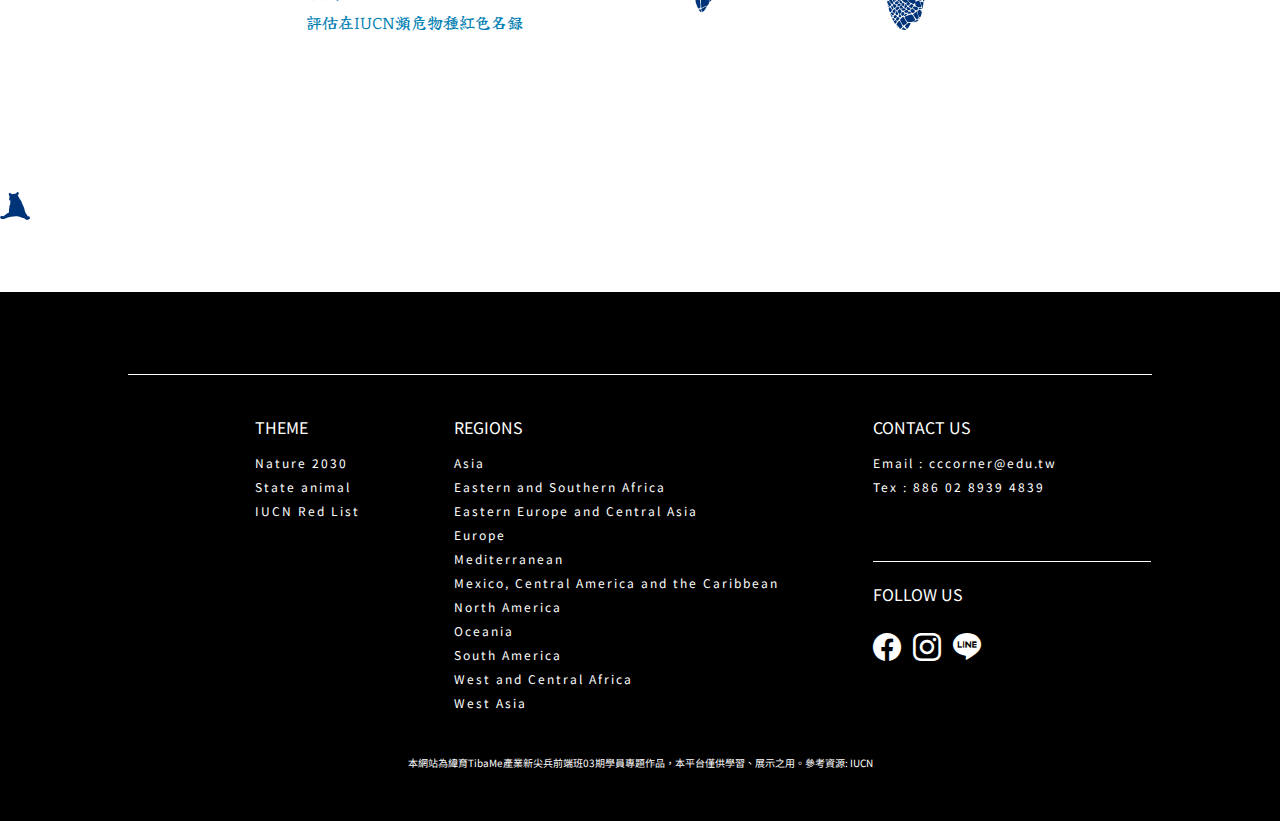
==== commit 8deac006: "樣式nature2030" ====
--- a/index.html
+++ b/index.html
@@ -27,7 +27,12 @@
                 <img class="bearSit" src="./img_compressed/svg/bear_sit.svg" alt="">
             </a>
             <div class="hamburger">
-                <span></span><span></span><span></span>
+                
+                    <span class="ham1 rotate45" ></span>
+                    <span class="ham2 rotate135"></span>
+                    <span class="ham3" rotate45></span>
+                
+                
             </div>
             <ul>
                 <li><a href="./nature2030.html">自然2030計畫</a></li>
@@ -430,9 +435,11 @@
         </div>
     </div>
 
+    <!-- -----數字特效----- -->
     <div class="redlistTotal">
         <section>
             <h1 class="numberup"></h1>
+
             <div class="count">
                 <div id="value1" class="value">0</div>
                 <span class="value">,</span>
@@ -495,15 +502,6 @@
                 </a>
             </div>
 
-
-
-
-
-
-
-
-
-
         </div>
 
 
@@ -520,10 +518,14 @@
 
     <!-- Top -->
     <div class="fixed">
-        <a href="#top">
+        <!-- <button id="top">
             <h2>Top</h2>
-        </a>
+        </button> -->
+         <a href="#top">
+            <h2>Top</h2>
+        </a> 
     </div>
+    
     <!-- ------curcor------ -->
     <img src="./img_compressed/svg/cursor.svg" alt="" id="cursor">
 
@@ -579,9 +581,7 @@
 
     <script src="https://cdnjs.cloudflare.com/ajax/libs/jquery/3.6.4/jquery.min.js" integrity="sha512-pumBsjNRGGqkPzKHndZMaAG+bir374sORyzM3uulLV14lN5LyykqNk8eEeUlUkB3U0M4FApyaHraT65ihJhDpQ==" crossorigin="anonymous" referrerpolicy="no-referrer"></script>
     
-    <!-- <script src="js/jquery.min.js"></script>
-    <script src="js/waypoints.min.js"></script>
-    <script src="js/counterup.min.js"></script> -->
+   
 
     <script src="./js/index.js"></script>
 
--- a/css/index.css
+++ b/css/index.css
@@ -1,5 +1,7 @@
 @import url("./reset.css");
-
+html{
+    scroll-behavior: smooth ;
+}
 body {
     font-family: 'Bitter', 'Times New Roman', 'Yuji Mai', 'Yuji Boku', 'Noto Sans TC', 'Noto Serif TC', serif;
     /* background-color: #000; */
@@ -55,12 +57,13 @@
     width: 50vw;
     font-size: 14px;
     margin-top: 30px;
-    margin-right: 30px;
+    margin-right: 40px;
 }
 
 .mainNav ul li {
     font-size: 16px;
-    width: 10vw;
+    height: 40px;
+    width: 150px;
     text-align: center;
 }
 
@@ -1434,6 +1437,8 @@
     width: 100%;
 }
 
+
+/* ------count number------ */
 .count{
     display: flex;
 }
@@ -1448,4 +1453,47 @@
 }
 .count span{
     font-weight: 500;
-}+}
+
+.goTop {
+    position: fixed;
+    right: 10px;
+    bottom: 10px;
+    
+  }
+  .goTopBtn {
+      background-color: navy;
+      border: none;
+      outline: none;
+      cursor: pointer;
+      
+    }
+   
+
+    /* -----hamburger------ */
+    .hamburger{
+        height: 20px;
+        position: fixed;
+        right: 40px;
+        top: 20px;
+        display: none;
+    }
+    .hamburger span{
+
+        border-bottom: 2px solid #003479;
+        width: 30px;
+    }
+    .ham1{
+        position: absolute;
+        top: 0;
+    }
+    .ham2{
+        position: absolute;
+        top: 10px;
+    }
+    .ham3{
+        position: absolute;
+        top: 20px;
+    }
+
+    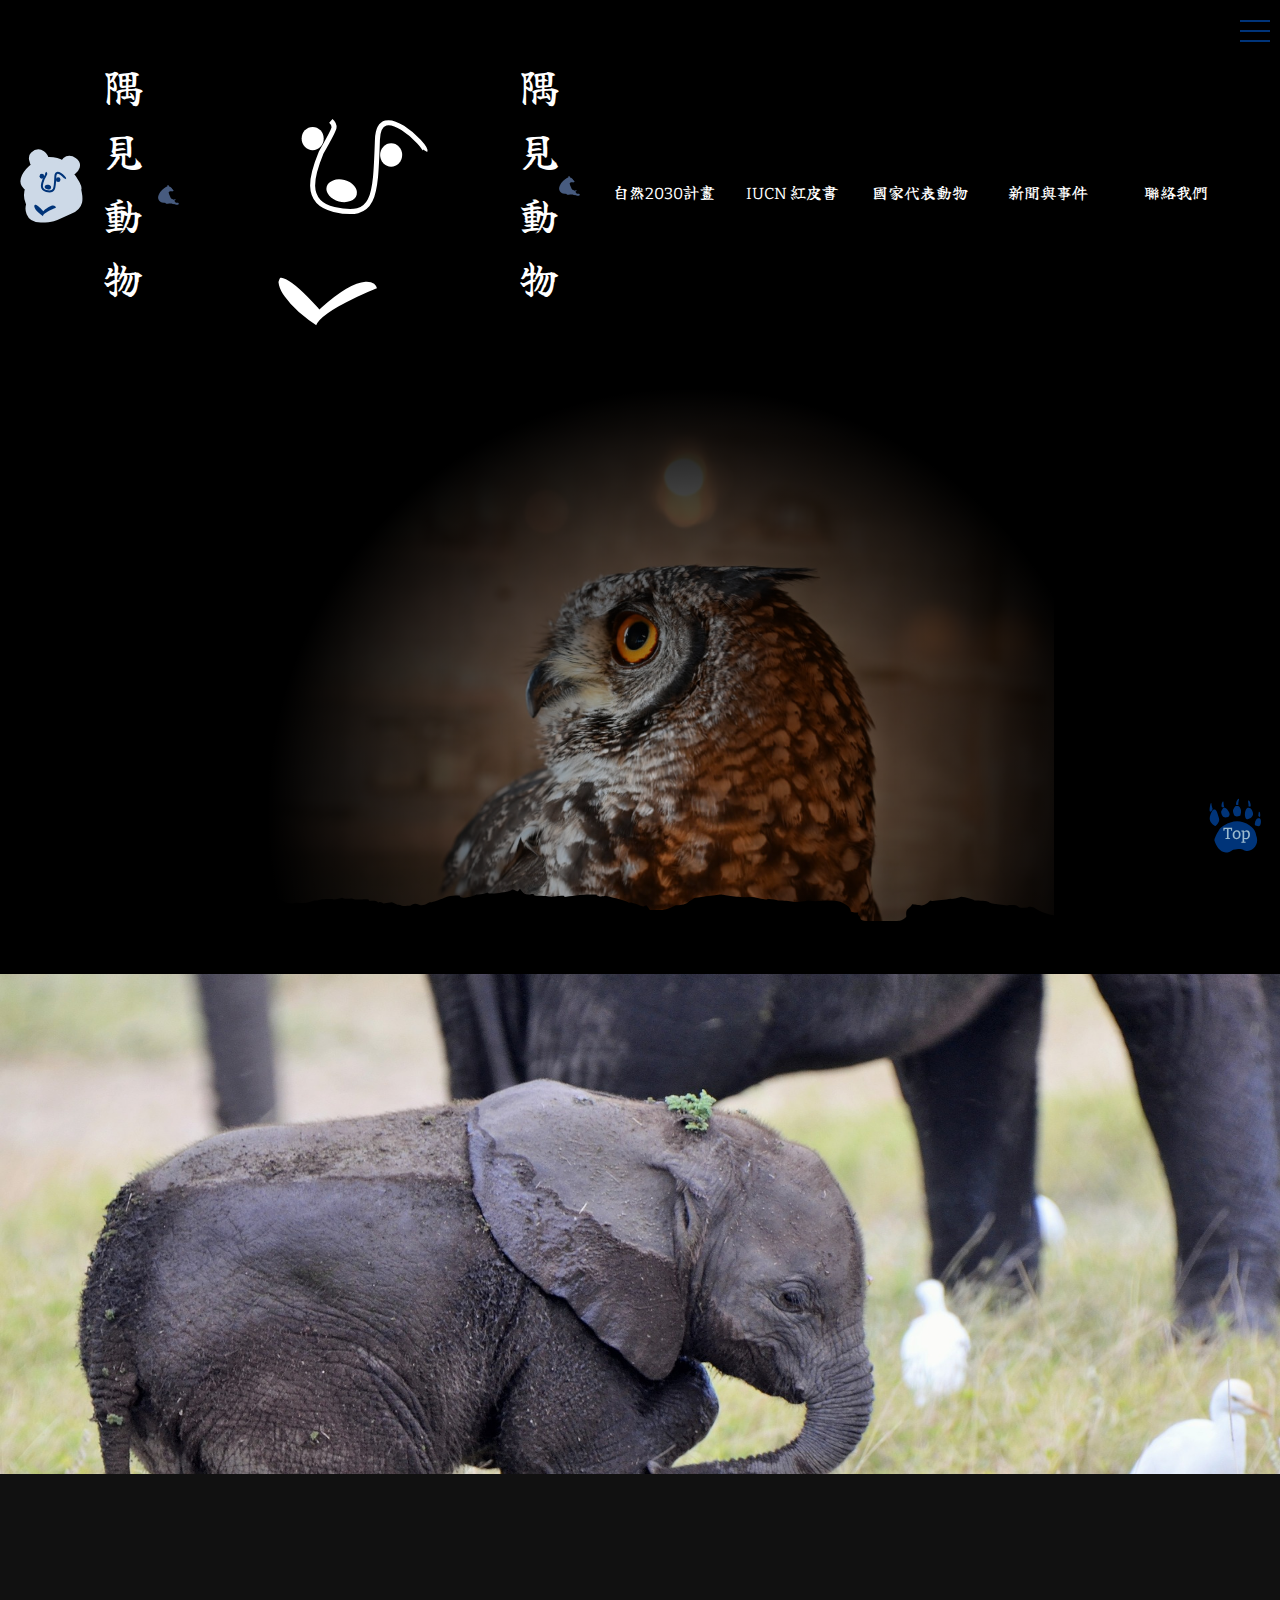
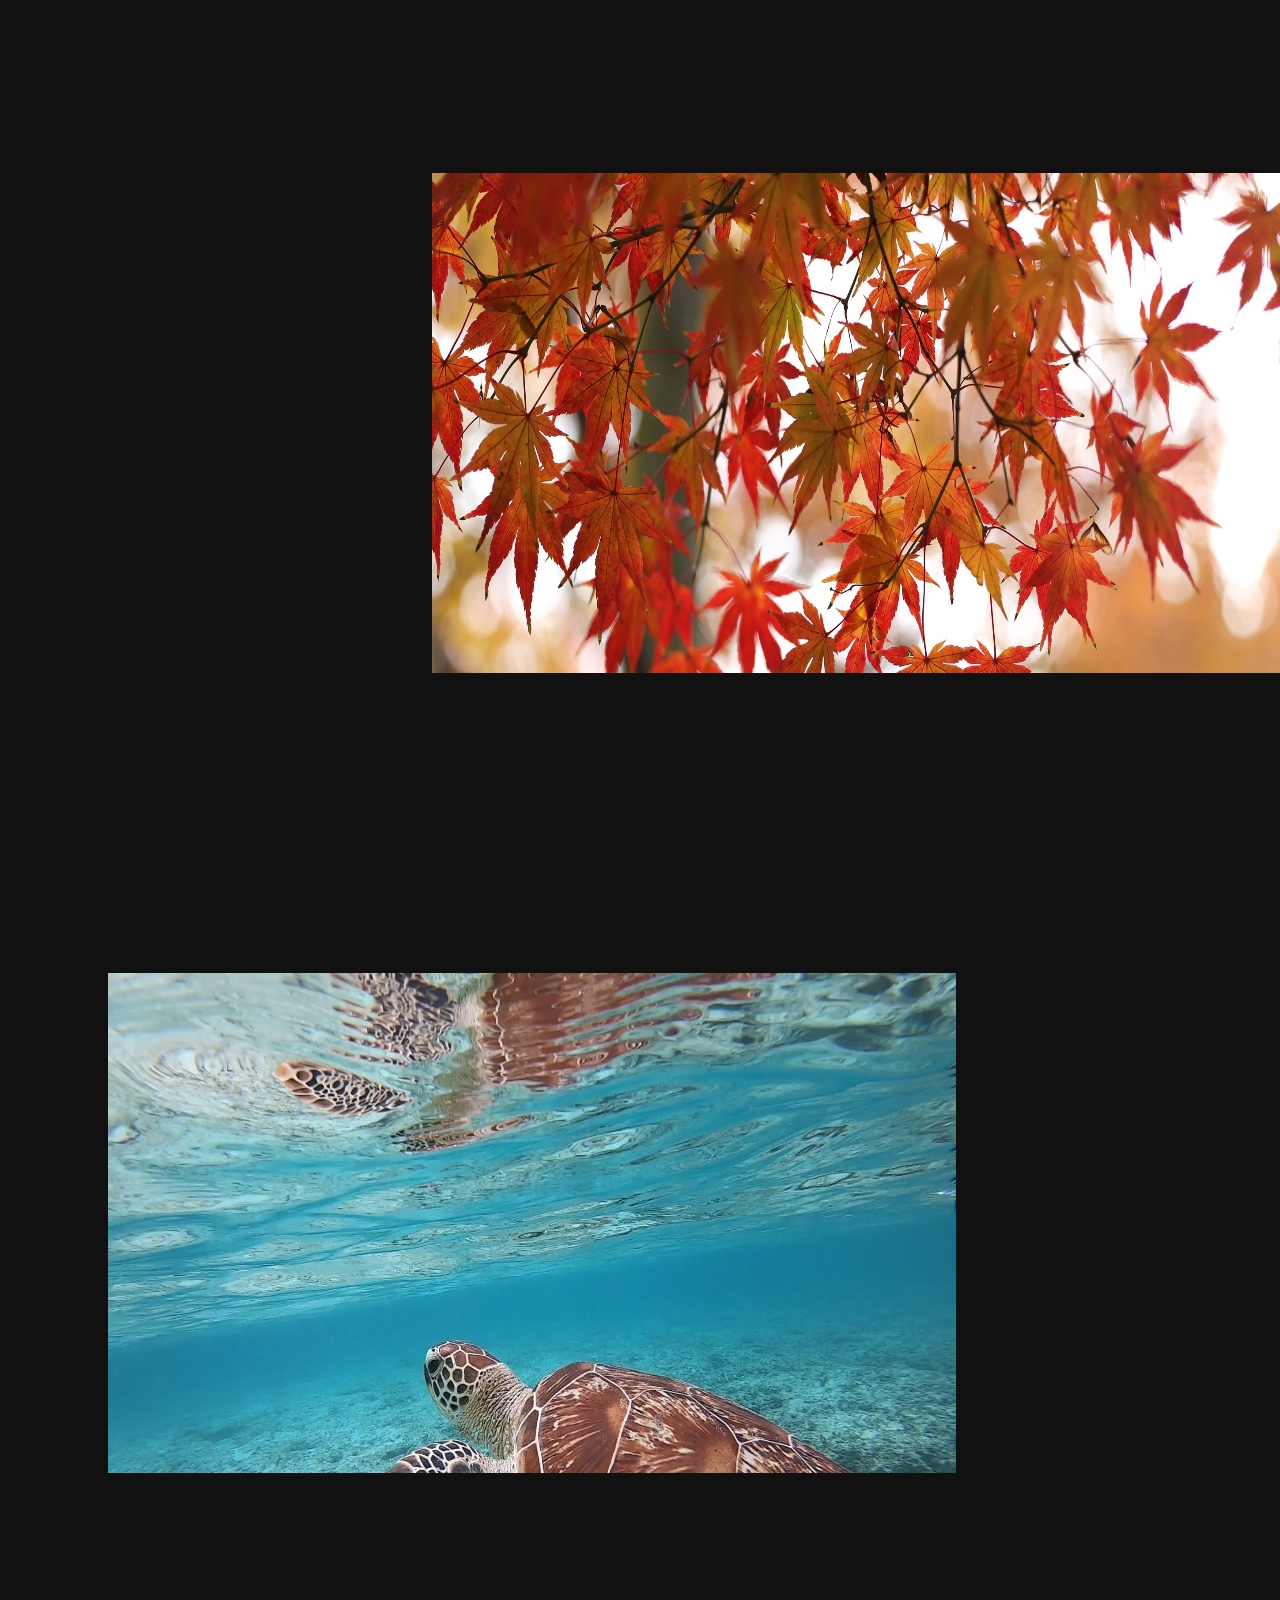
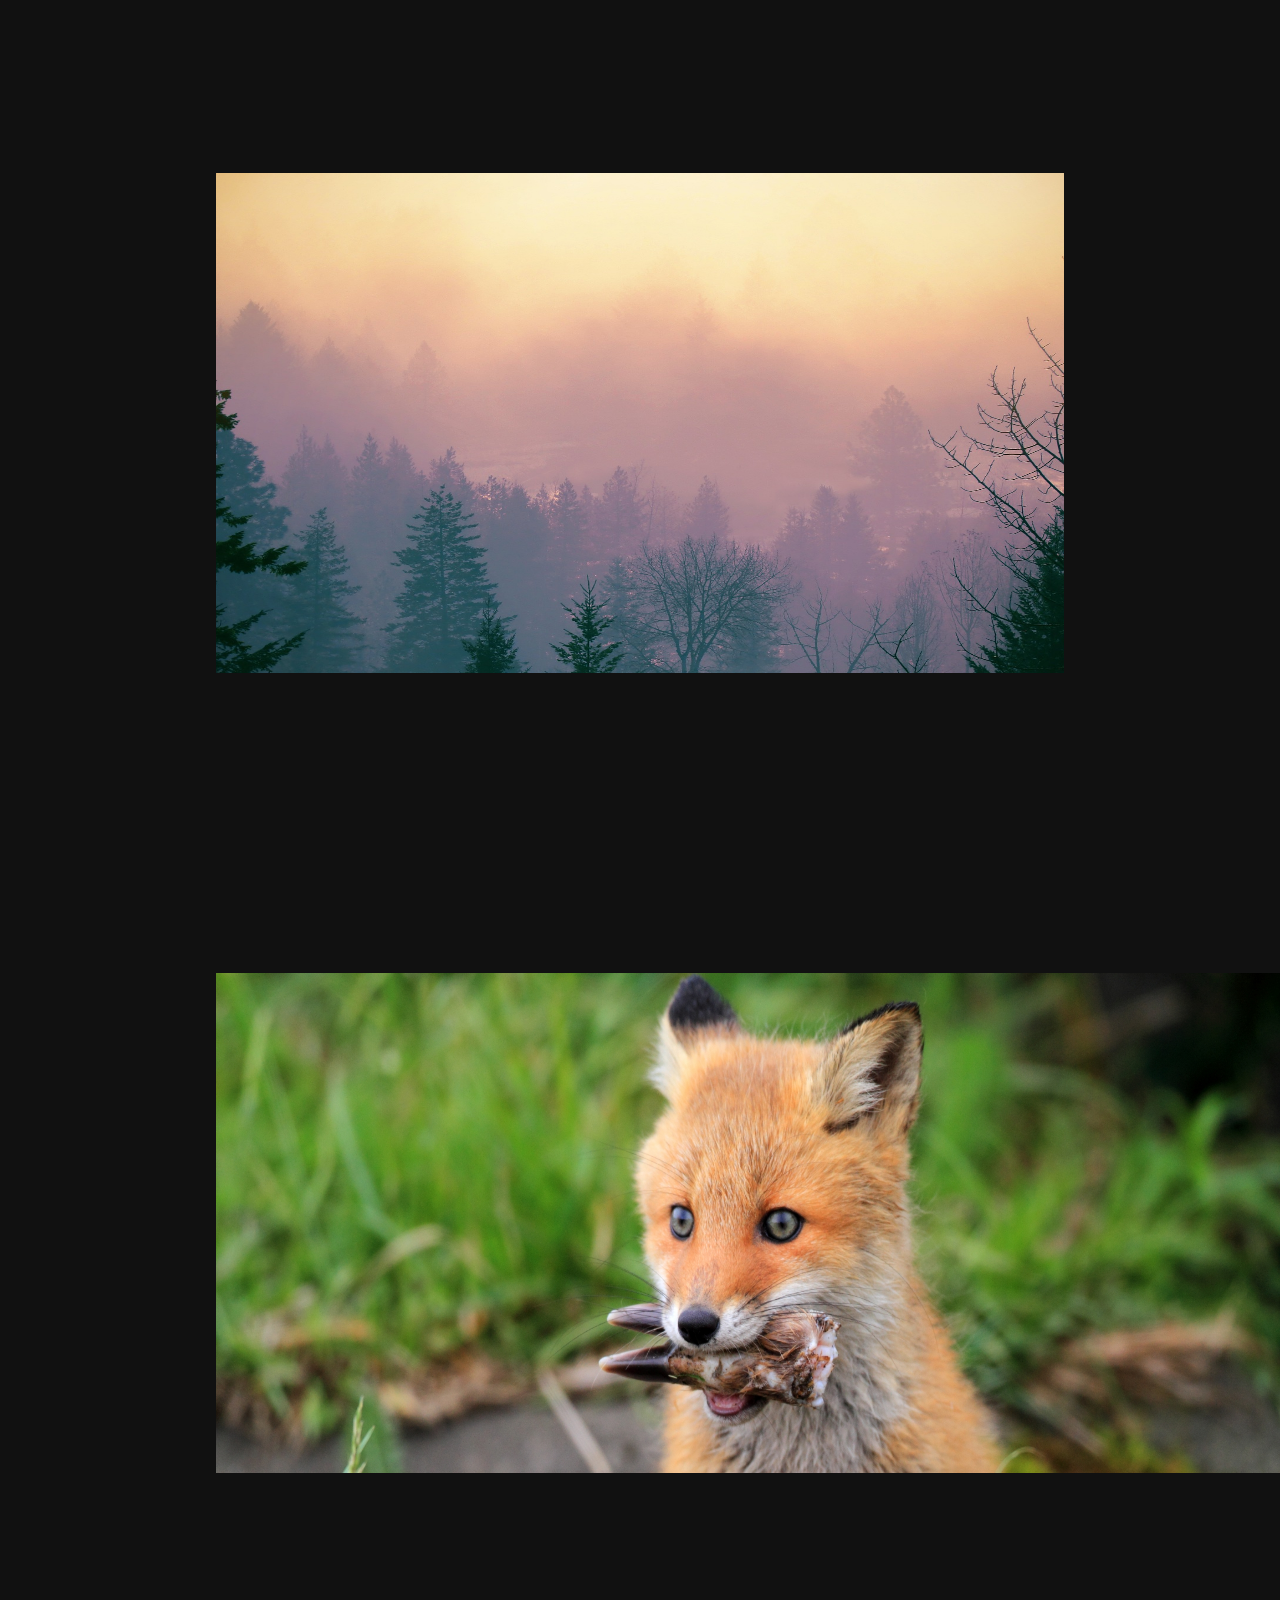
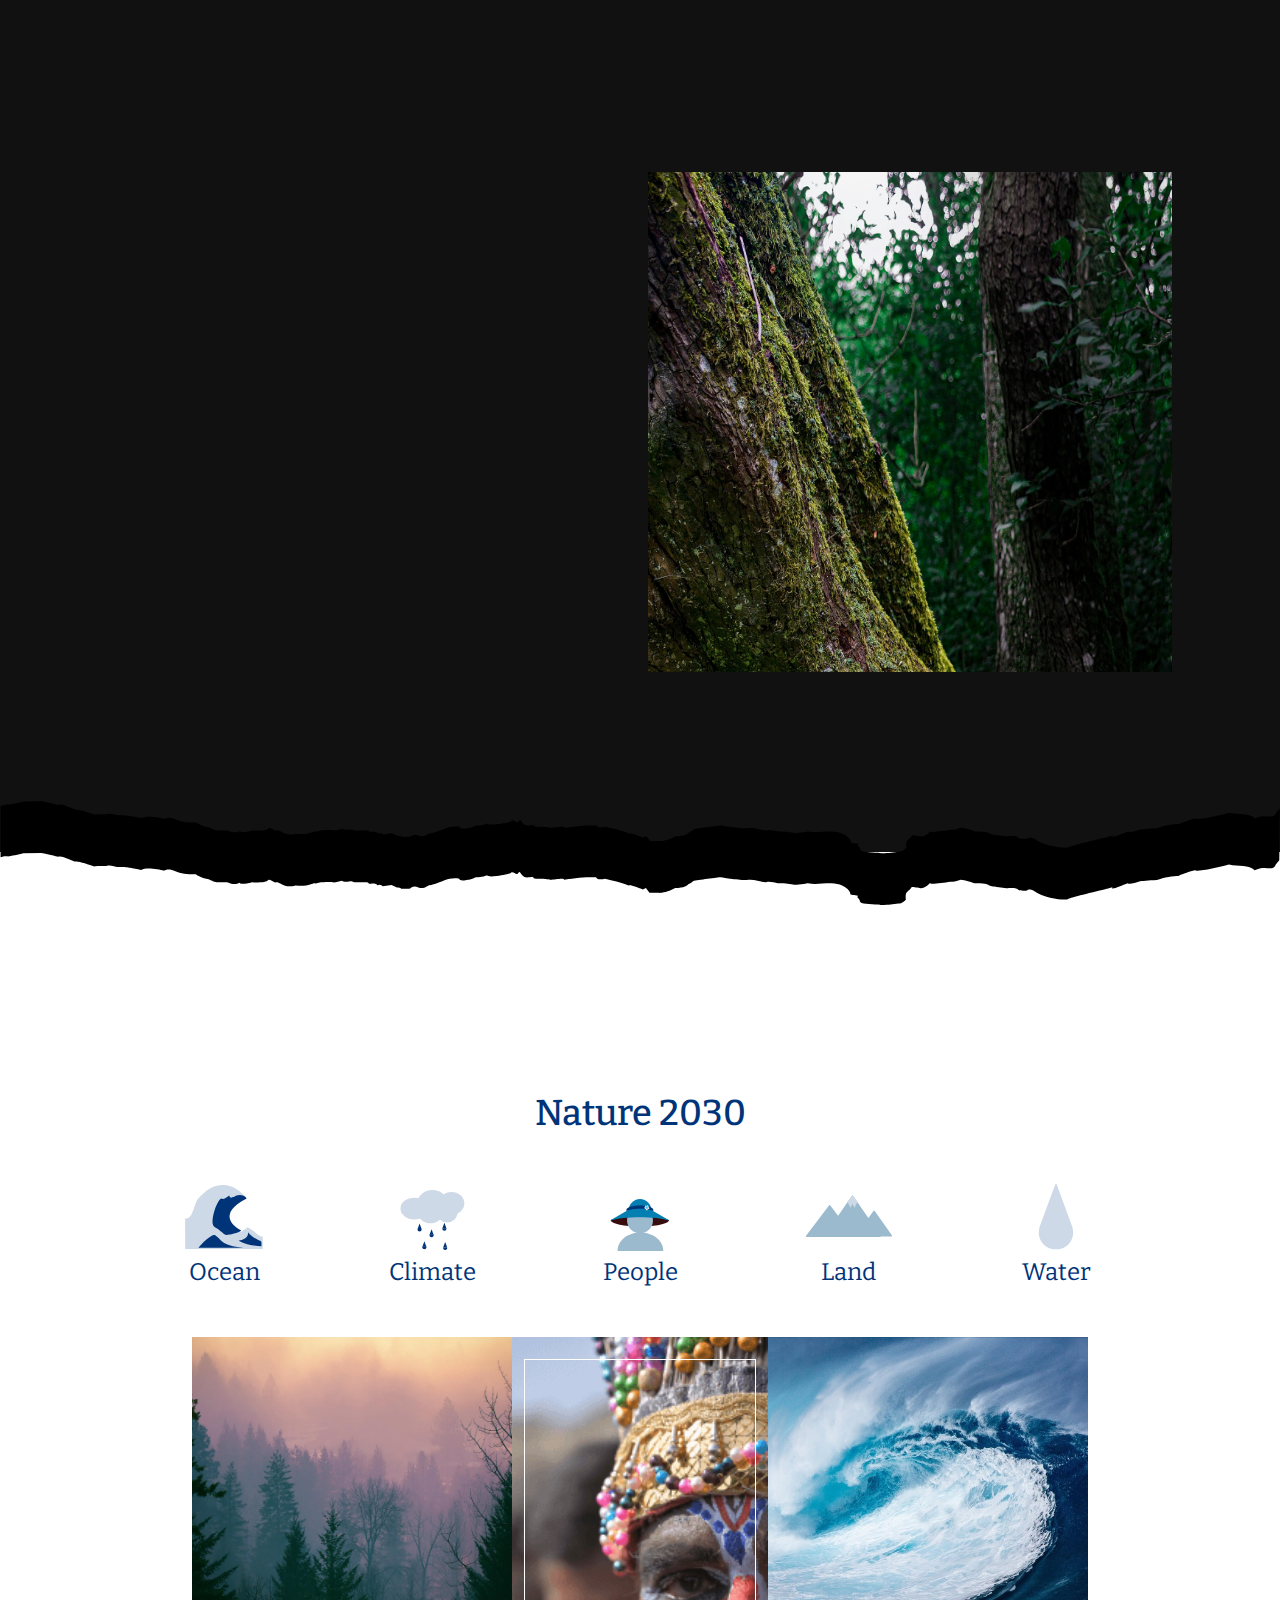
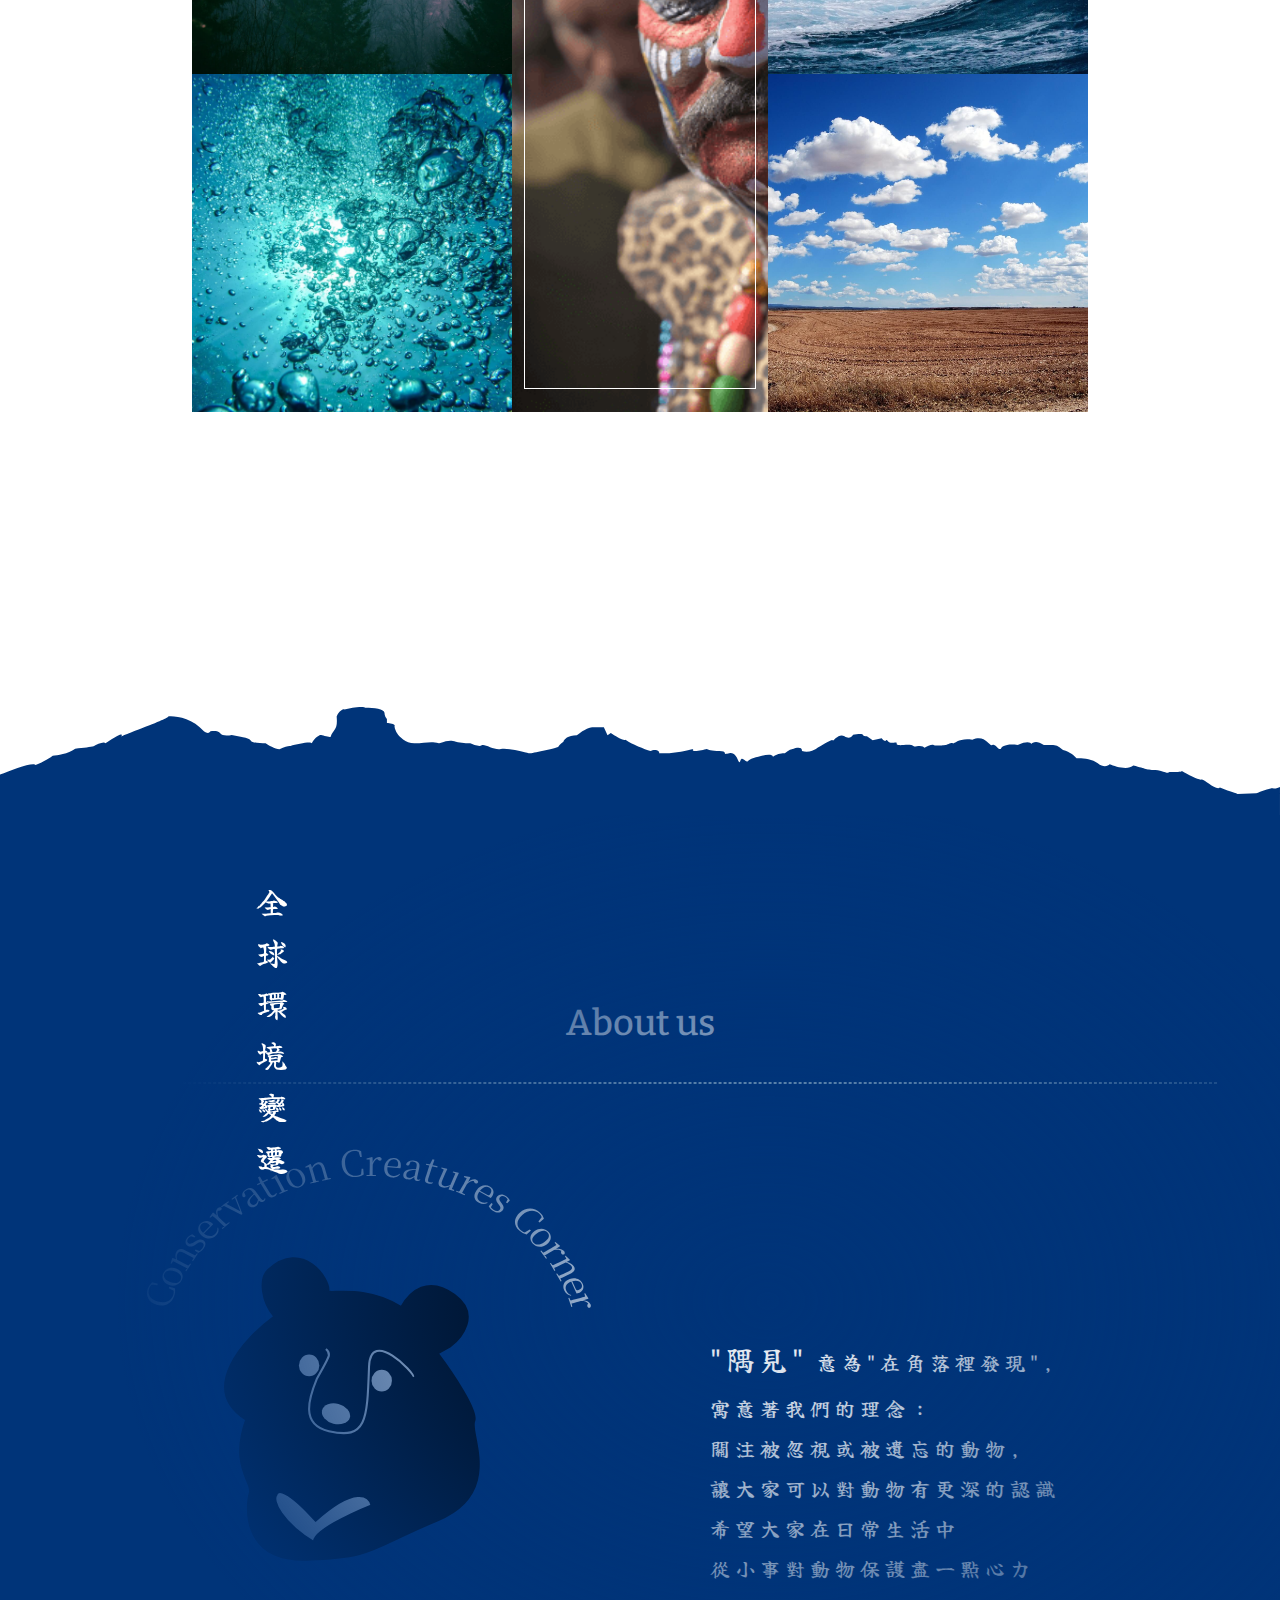
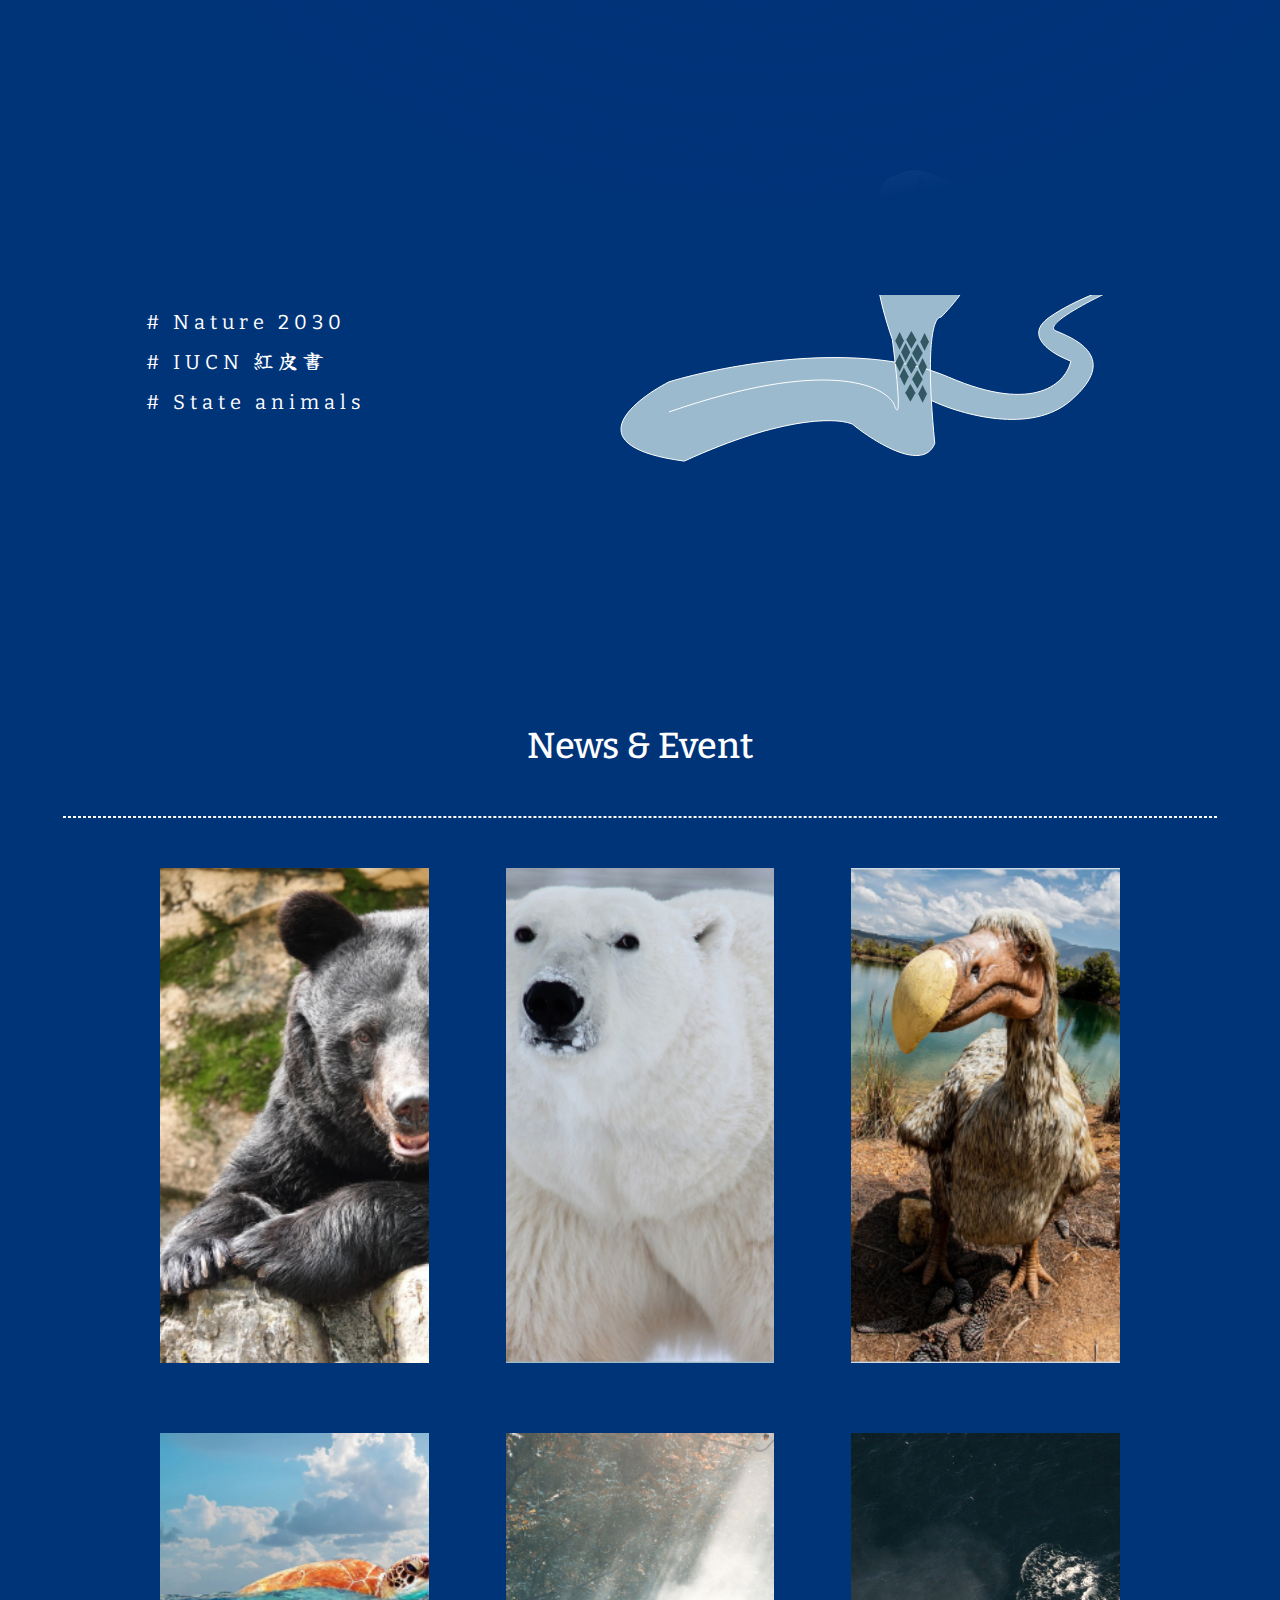
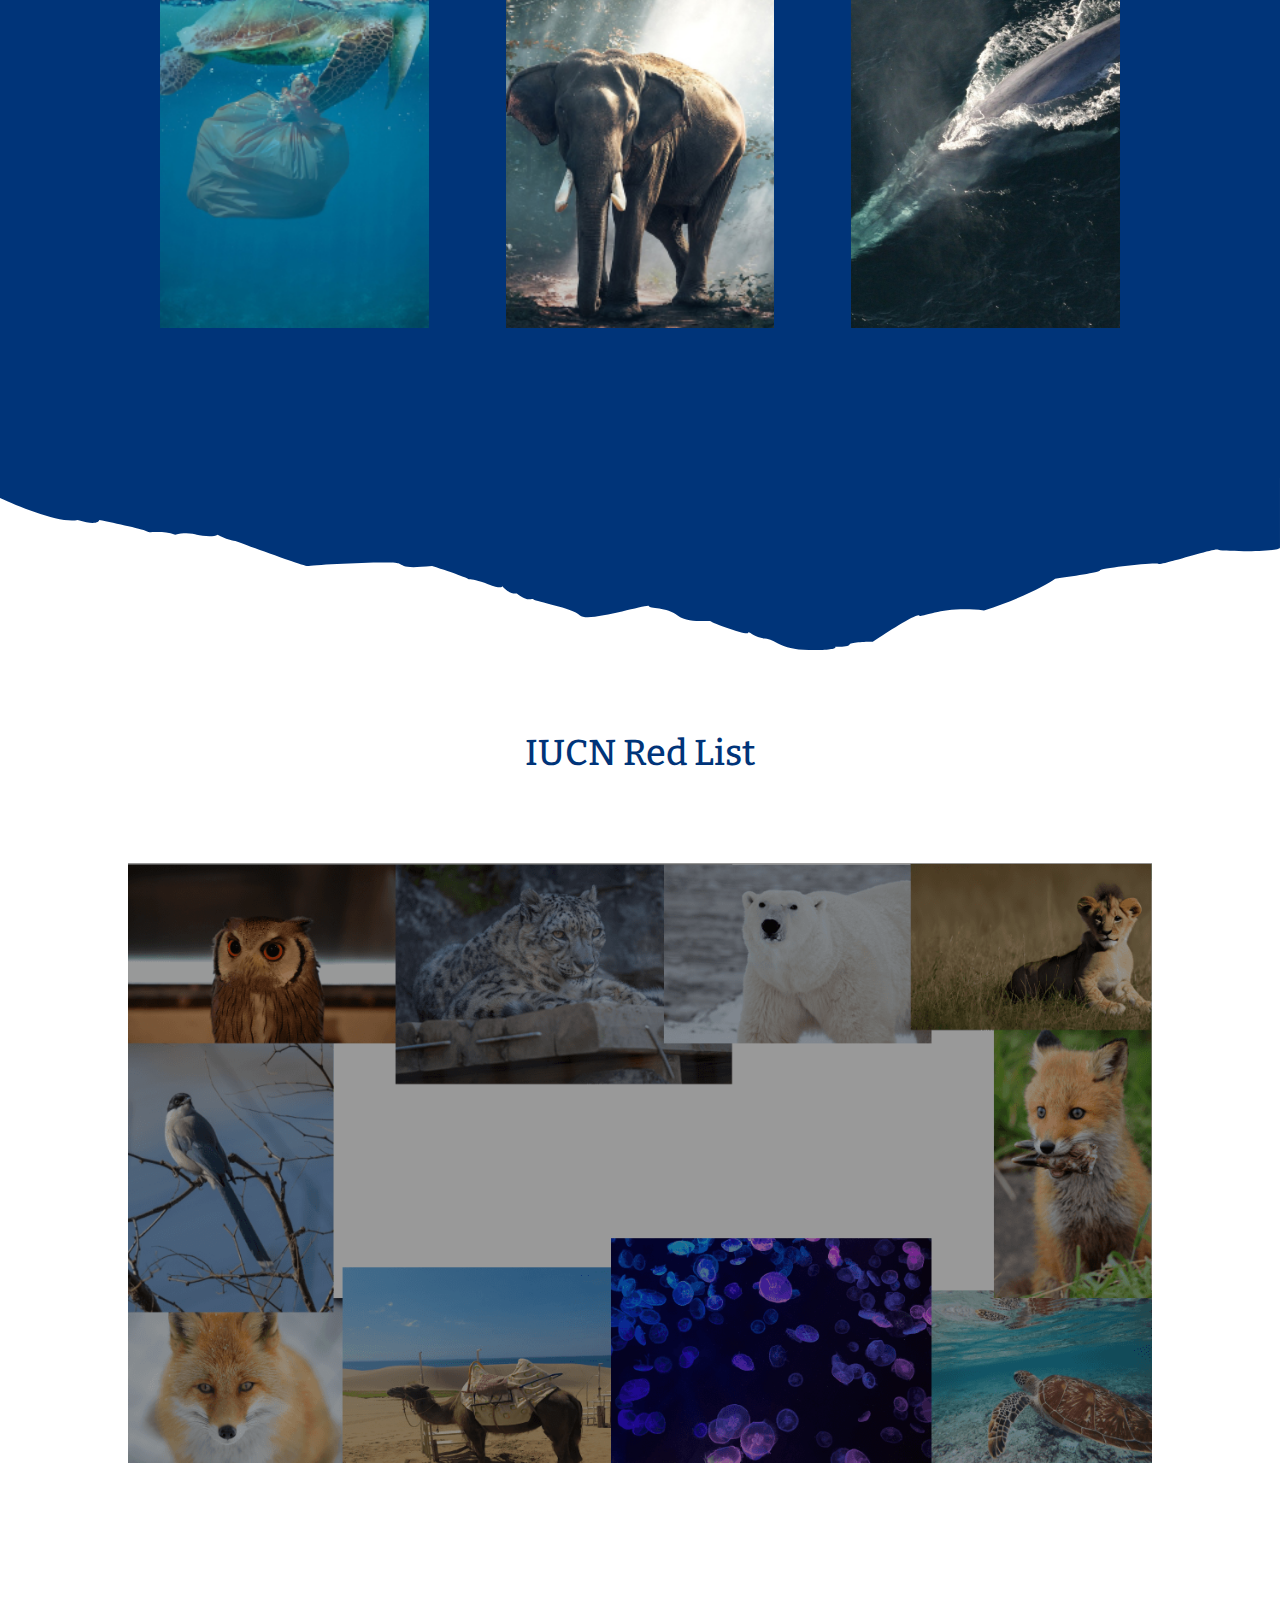
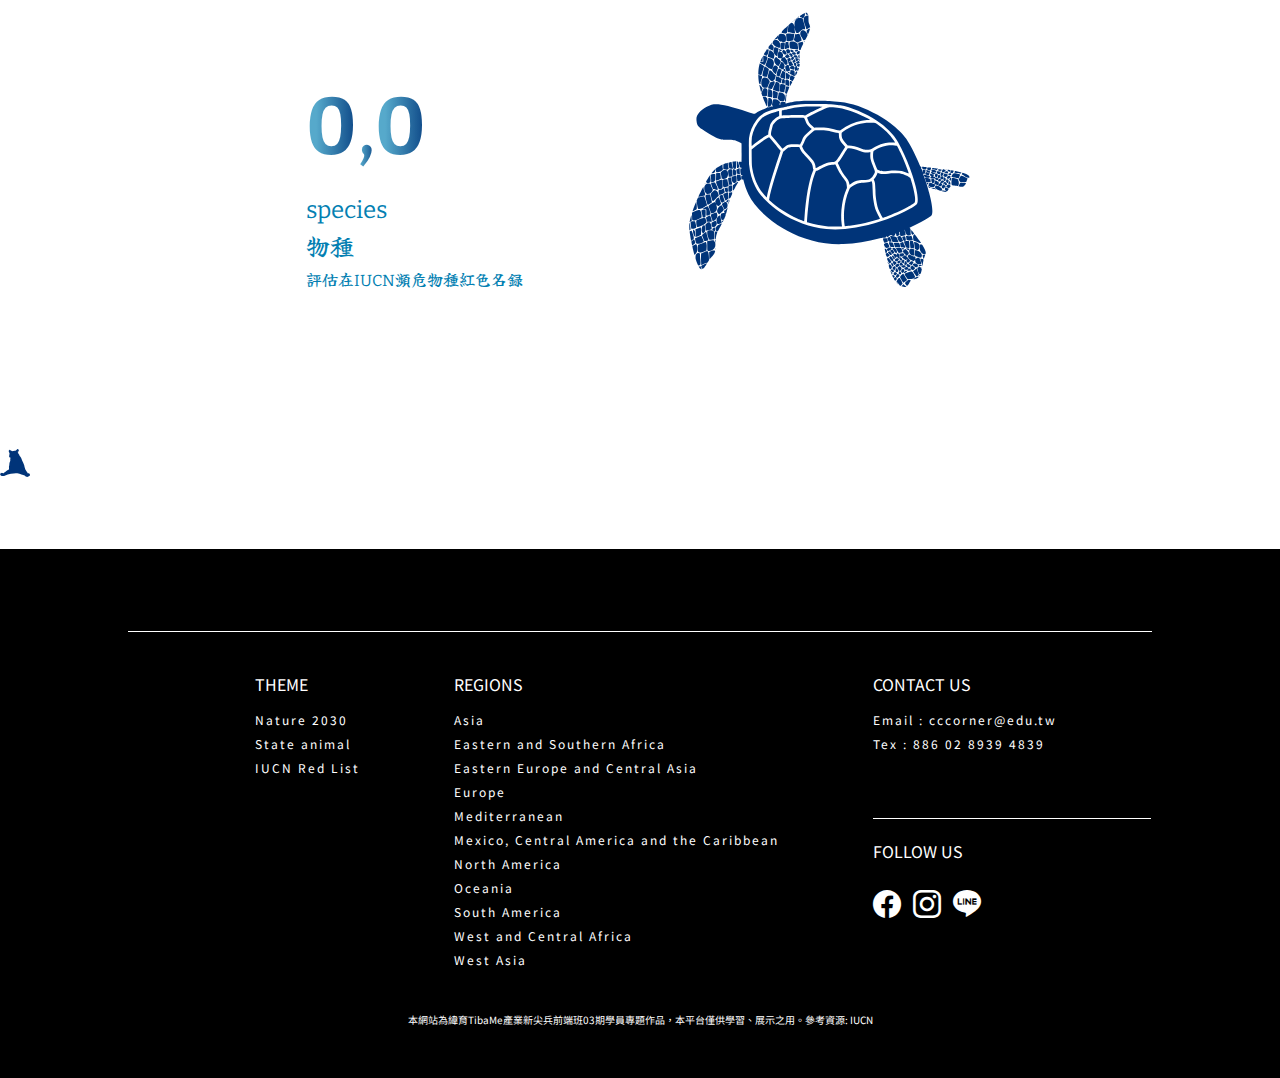
==== commit d9fb94c4: "haha" ====
--- a/index.html
+++ b/index.html
@@ -22,18 +22,24 @@
     <header>
         <nav class="mainNav">
             <a class="logo" href="./index.html"><img class="logoBear" src="./img_compressed/svg/nav/Logo_light.svg"
-                    alt="">
-                <h2>隅見動物</h2>
-                <img class="bearSit" src="./img_compressed/svg/bear_sit.svg" alt="">
-            </a>
-            <div class="hamburger">
+                alt="">
+            <h2>隅見動物</h2>
+            <img class="bearSit" src="./img_compressed/svg/bear_sit.svg" alt="">
+        </a>
+            <div class="ham_nav">
+                <a class="logo" href="./index.html"><img class="logoBear" src="./img_compressed/svg/logo_bear.svg" alt="">
+                    <h2>隅見動物</h2>
+                    <img class="bearSit1" src="./img_compressed/svg/bear_sit.svg" alt="">
+                </a>
+                <div class="hamburger">
                 
-                    <span class="ham1 rotate45" ></span>
+                    <span class="ham1 rotate45"></span>
                     <span class="ham2 rotate135"></span>
-                    <span class="ham3" rotate45></span>
+                    <span class="ham3 rotate45" ></span>
                 
-                
-            </div>
+            </div>
+            </div>
+            
             <ul>
                 <li><a href="./nature2030.html">自然2030計畫</a></li>
                 <li><a href="./redlist.html">IUCN 紅皮書</a></li>
--- a/css/index.css
+++ b/css/index.css
@@ -1476,7 +1476,7 @@
         position: fixed;
         right: 40px;
         top: 20px;
-        display: none;
+        /* display: none; */
     }
     .hamburger span{
 
@@ -1496,4 +1496,65 @@
         top: 20px;
     }
 
-    +   
+    @media screen and (max-width: 414px) {
+        #cursor{
+            display: none;
+        }
+        .ham_nav{
+            width: 100vw;
+            background-color: #fff;
+            position: fixed;
+            top: 0;
+            height: 50px;
+            z-index: 6;
+            color: #000;
+        }
+        .ham_nav a{
+            height: 50px;
+            padding: 0;
+        }
+        .ham_nav a img{
+            height: 50px;
+        }
+        .ham_nav a .bearSit1{
+            height: 25px;
+        }
+        .ham_nav h2{
+            color: #003479;
+            font-size: 32px;
+        }
+        .hamburger{
+            display: block;
+            background-color: #000;
+
+            
+        }
+        .smile{
+            width: 100%;
+        }
+        .logoCircle img{
+            width: 100%;
+        }
+        .mainNav {
+            display: block;
+        }
+        .mainNav ul{            
+            display: flex;
+            width: 100vw;
+            flex-direction: column;
+            justify-content: center;
+            margin: 0;
+            position: fixed;
+            top: 50px;
+            z-index: 2;
+            background-color: #000;
+            
+        }
+        .mainNav li{
+            width: 100%;
+            
+            margin: 5px;
+        }
+
+    }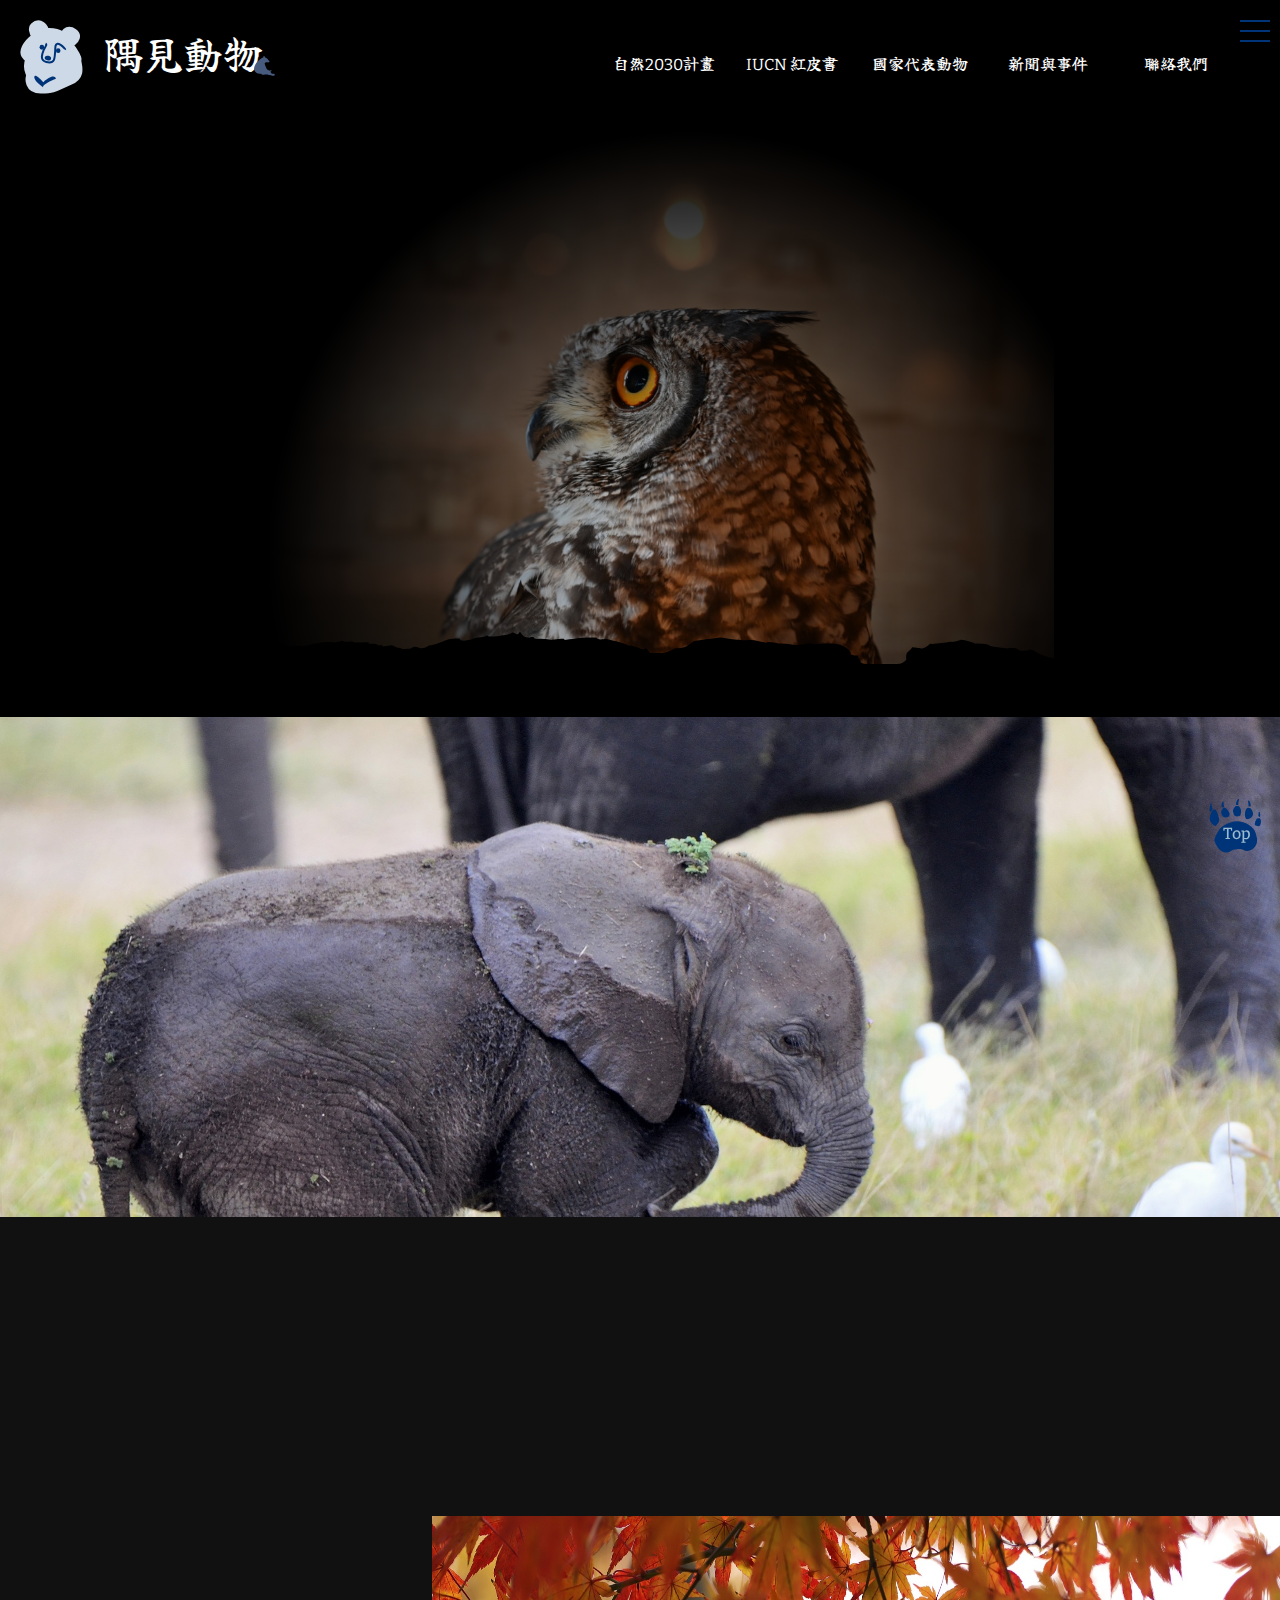
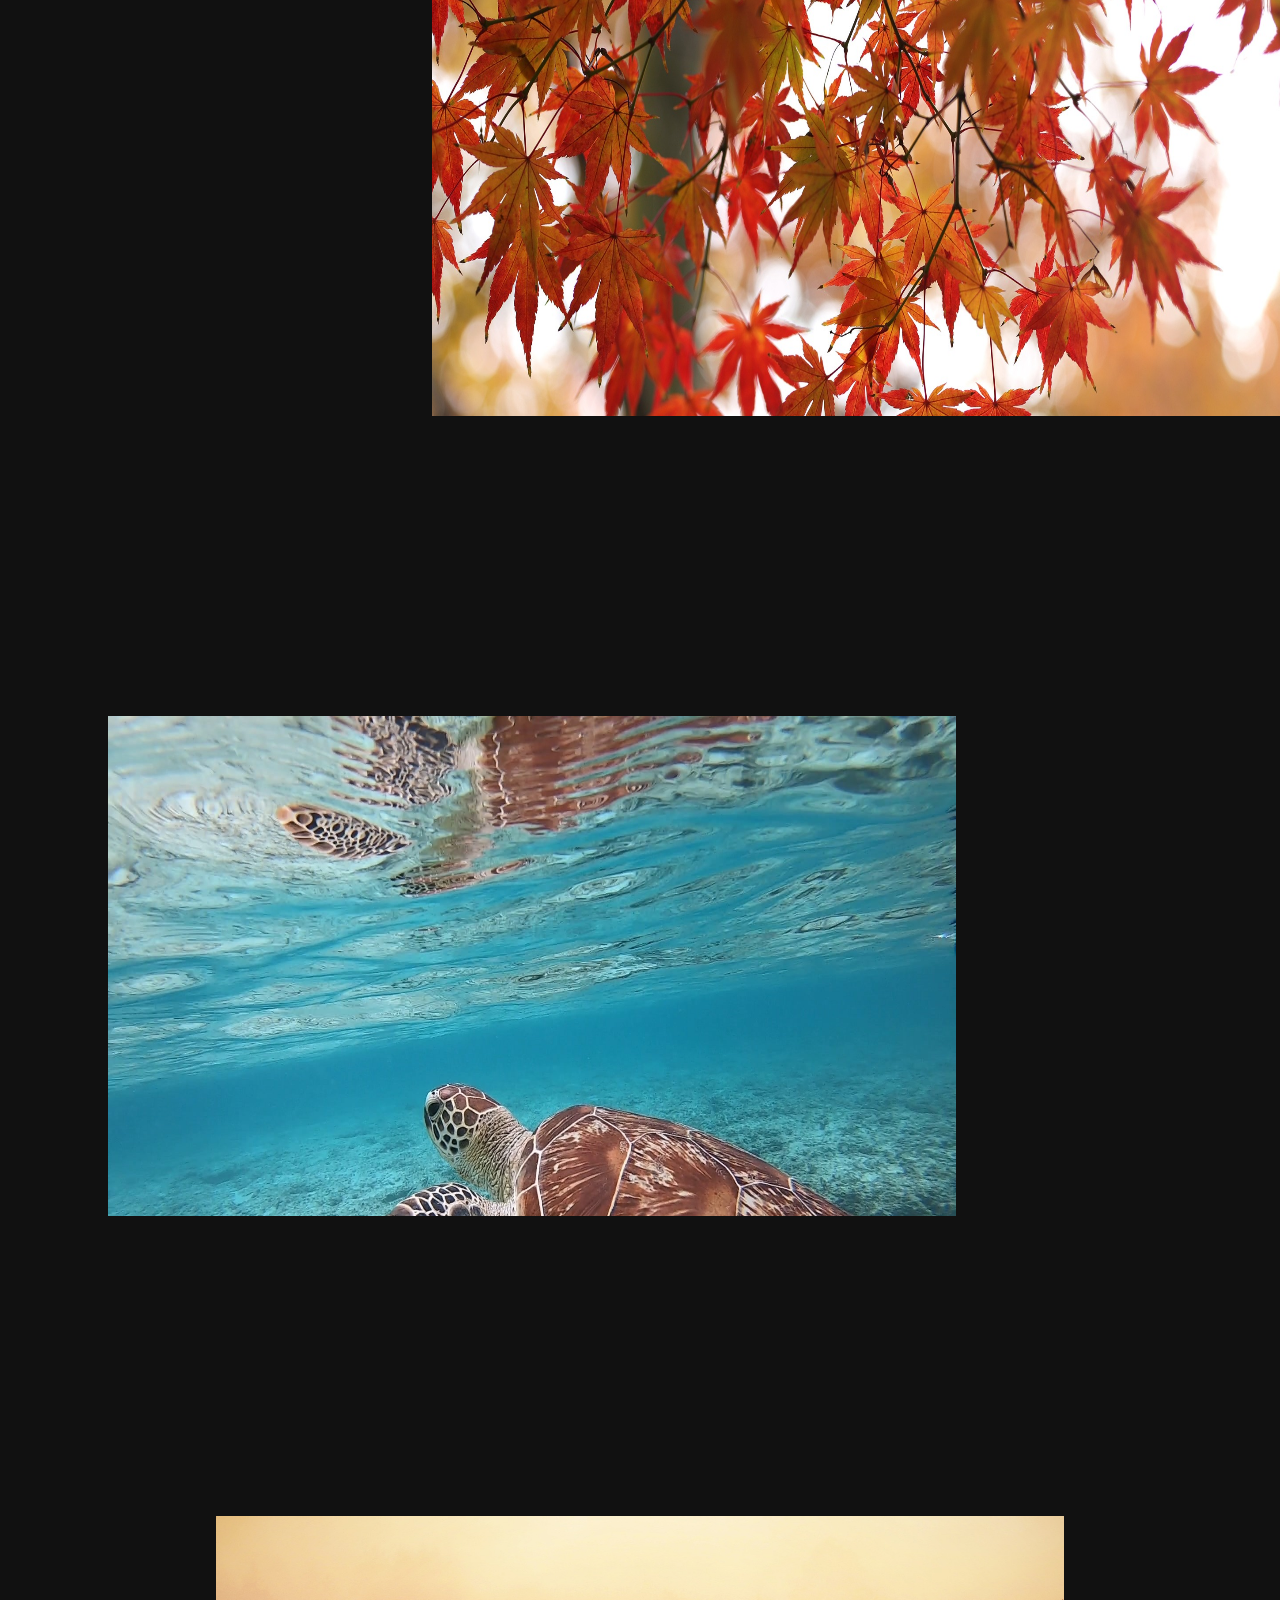
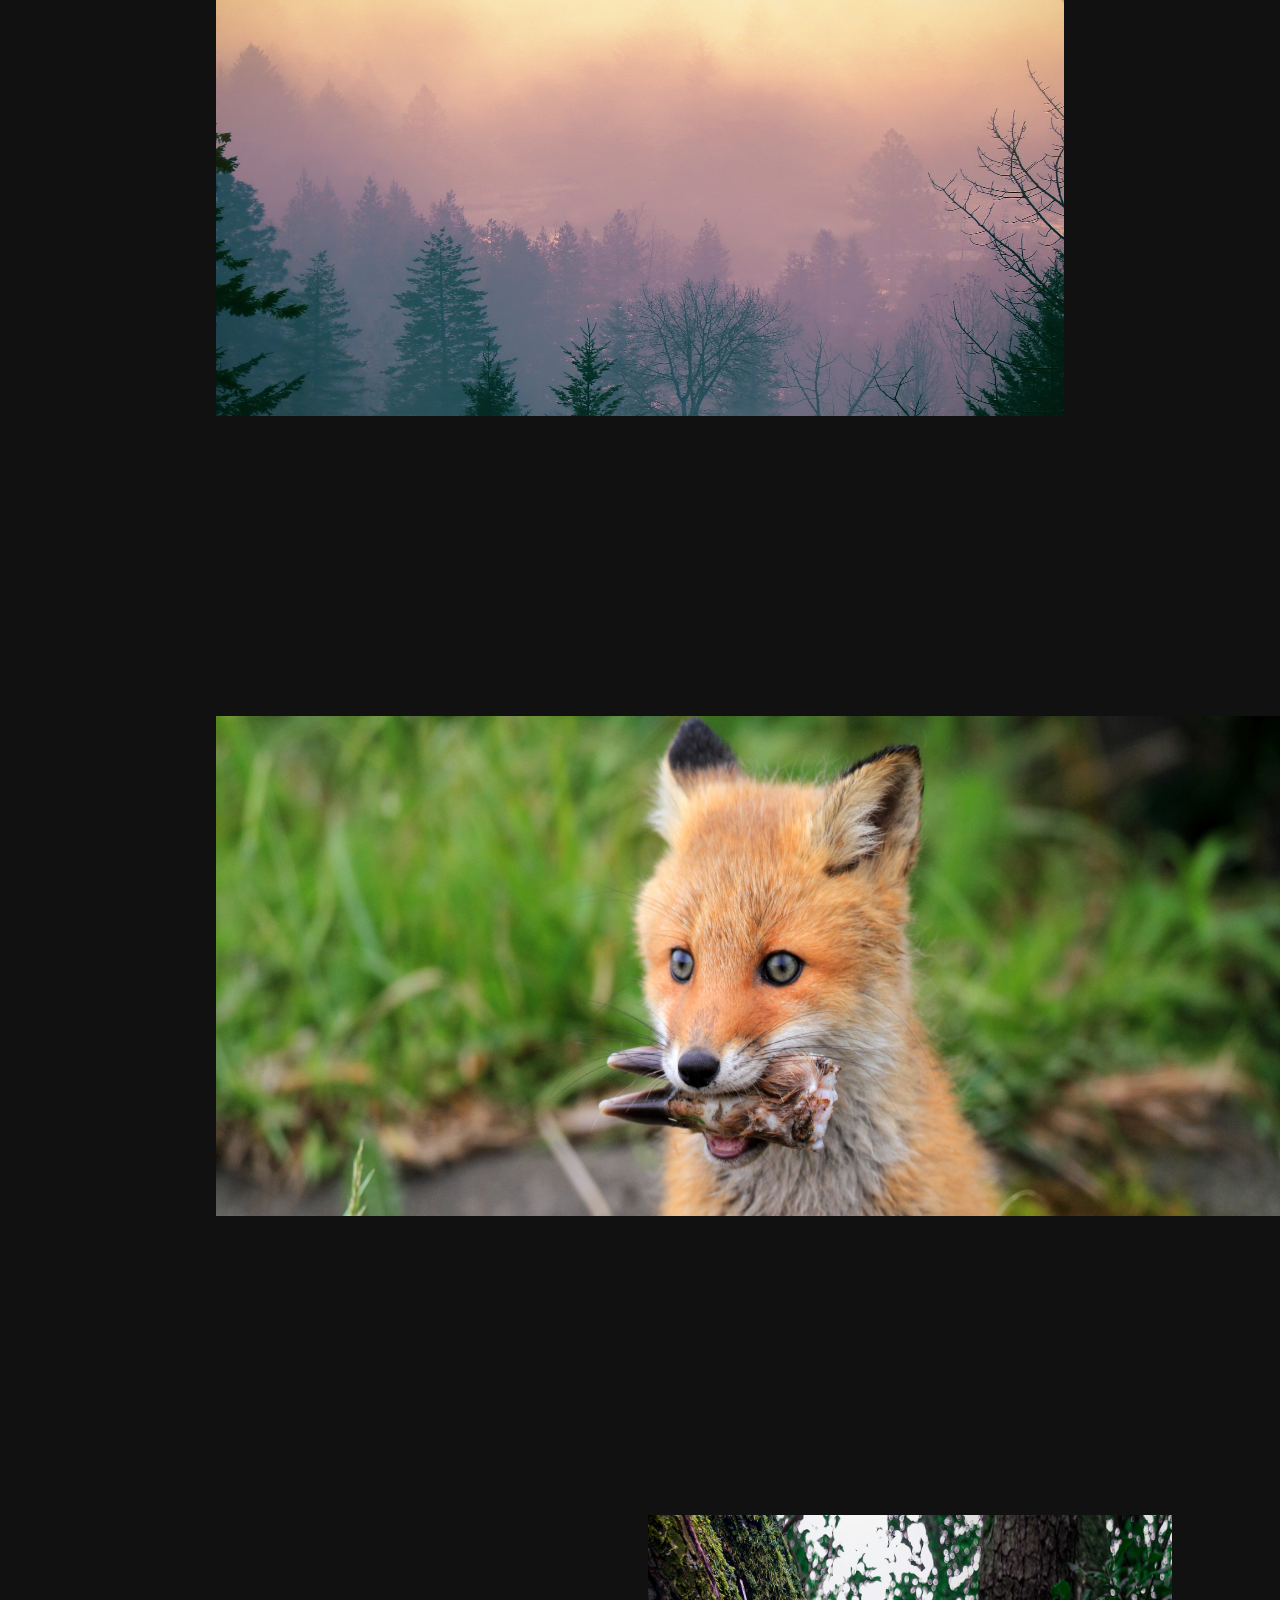
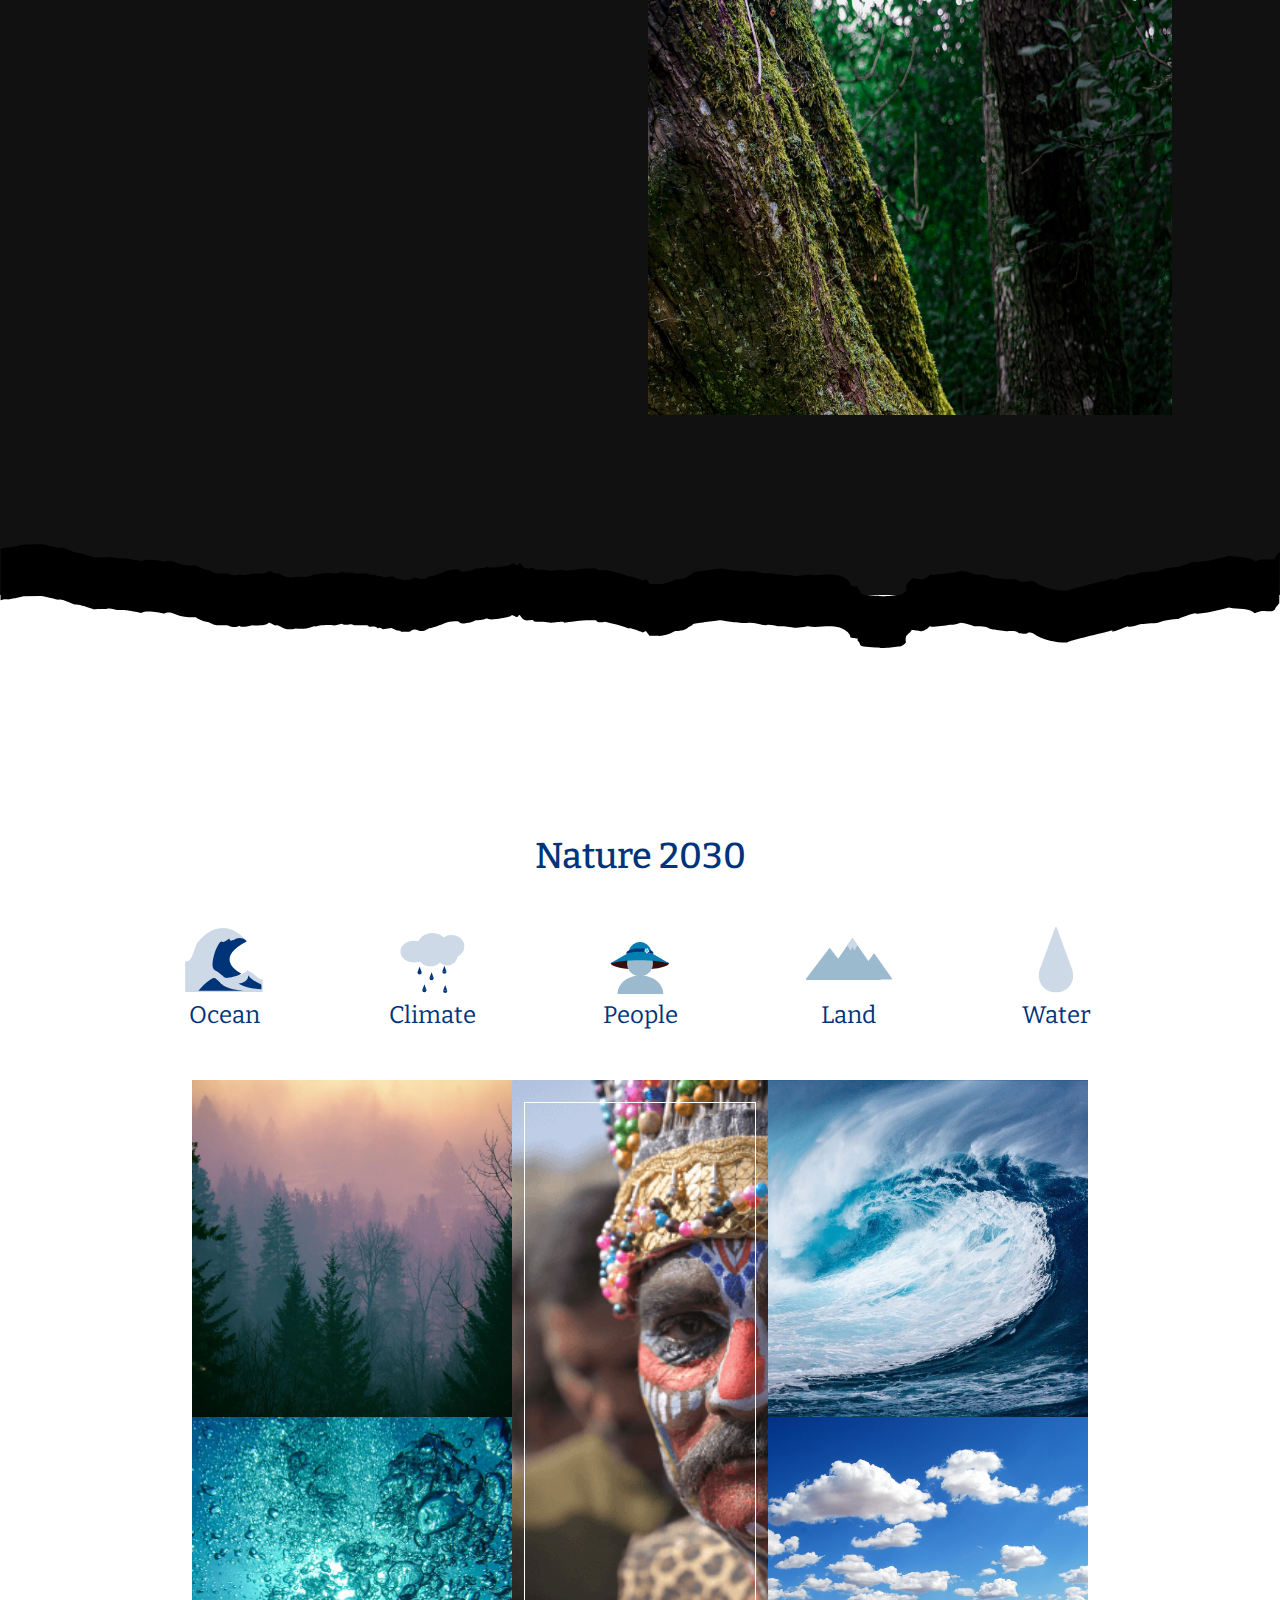
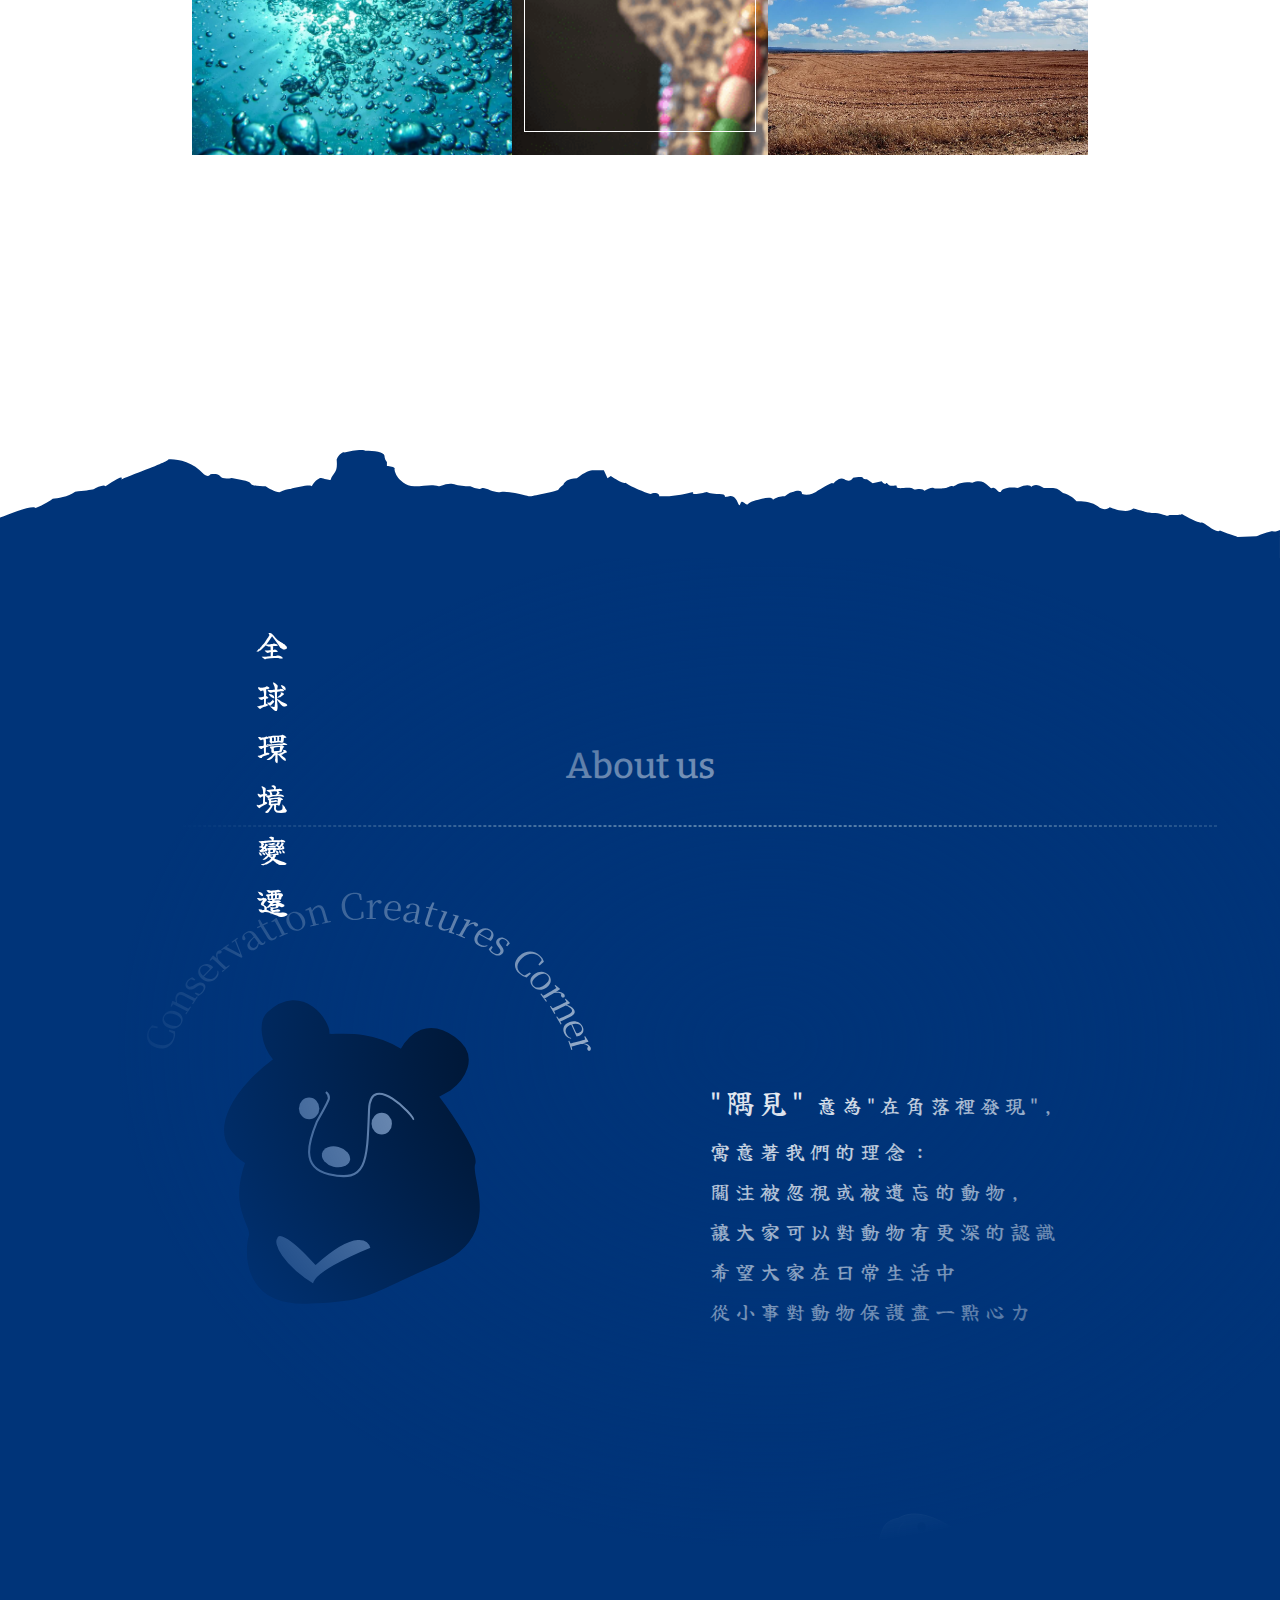
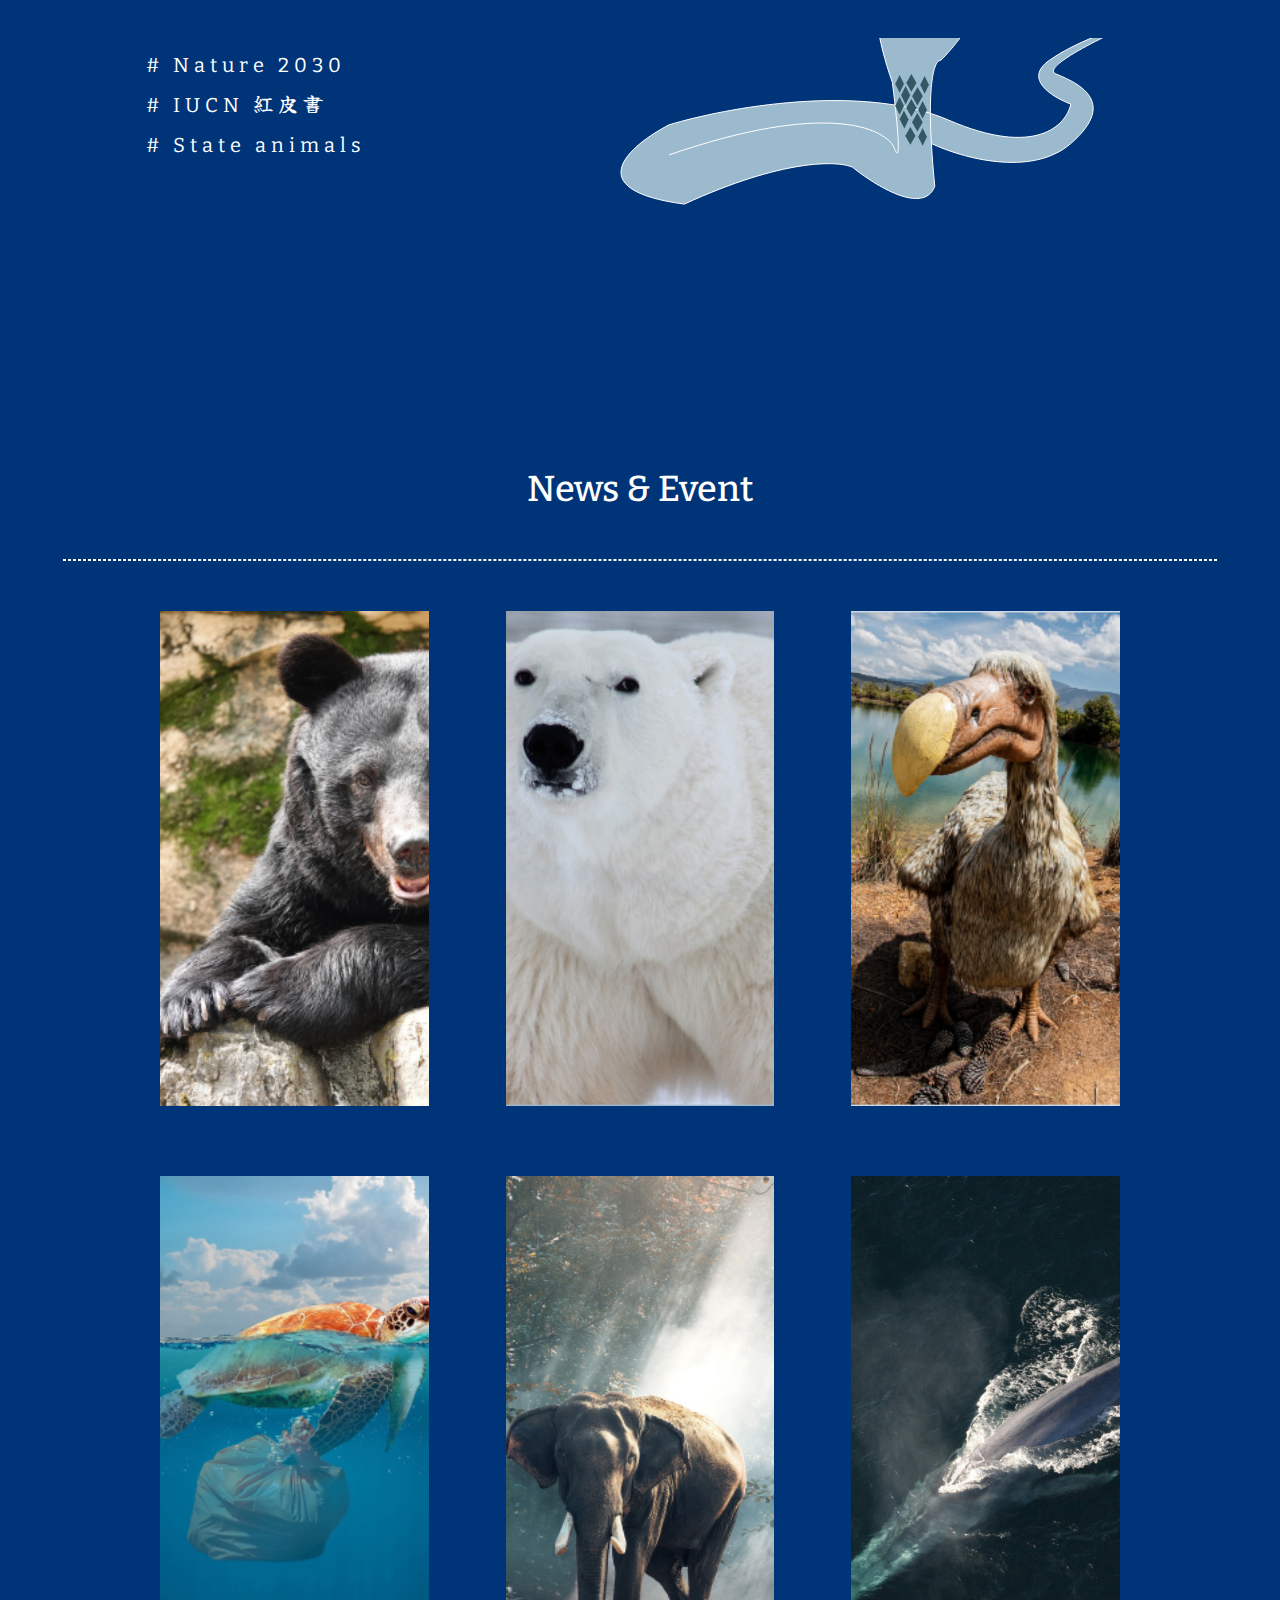
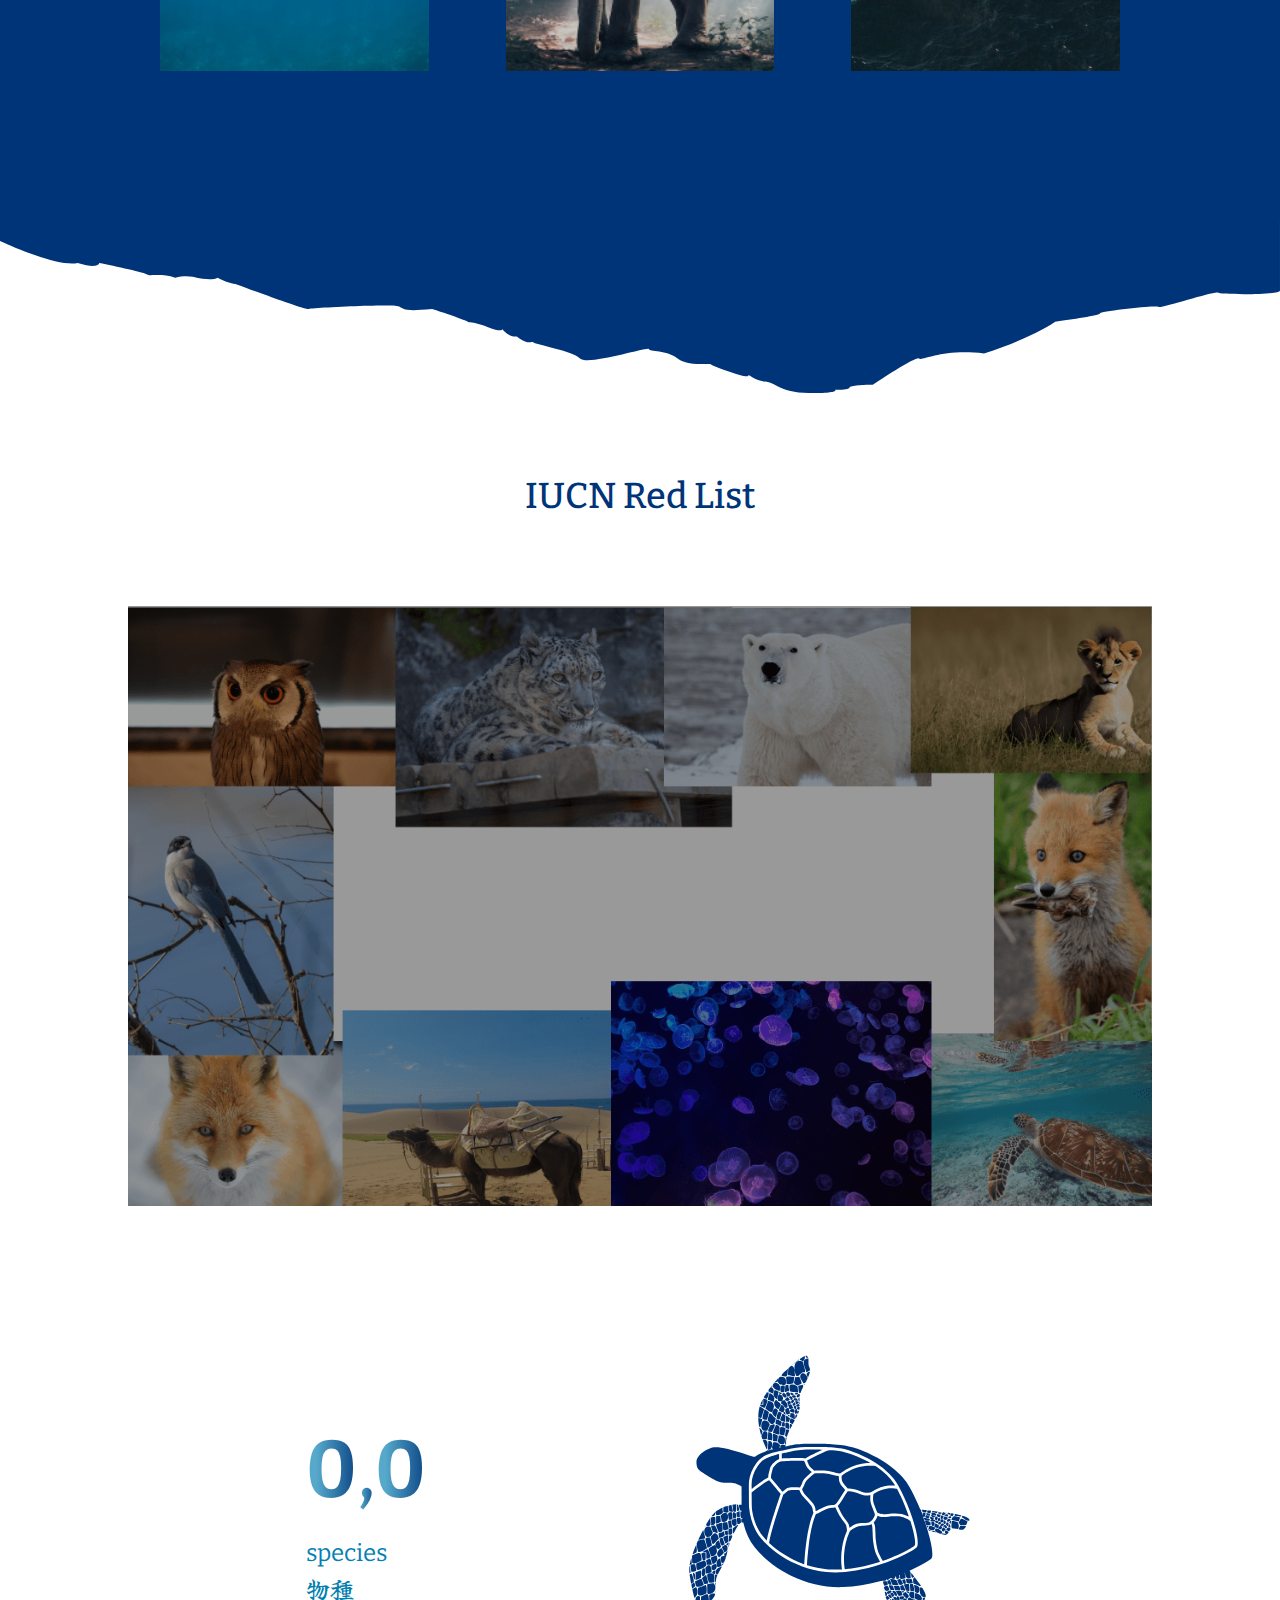
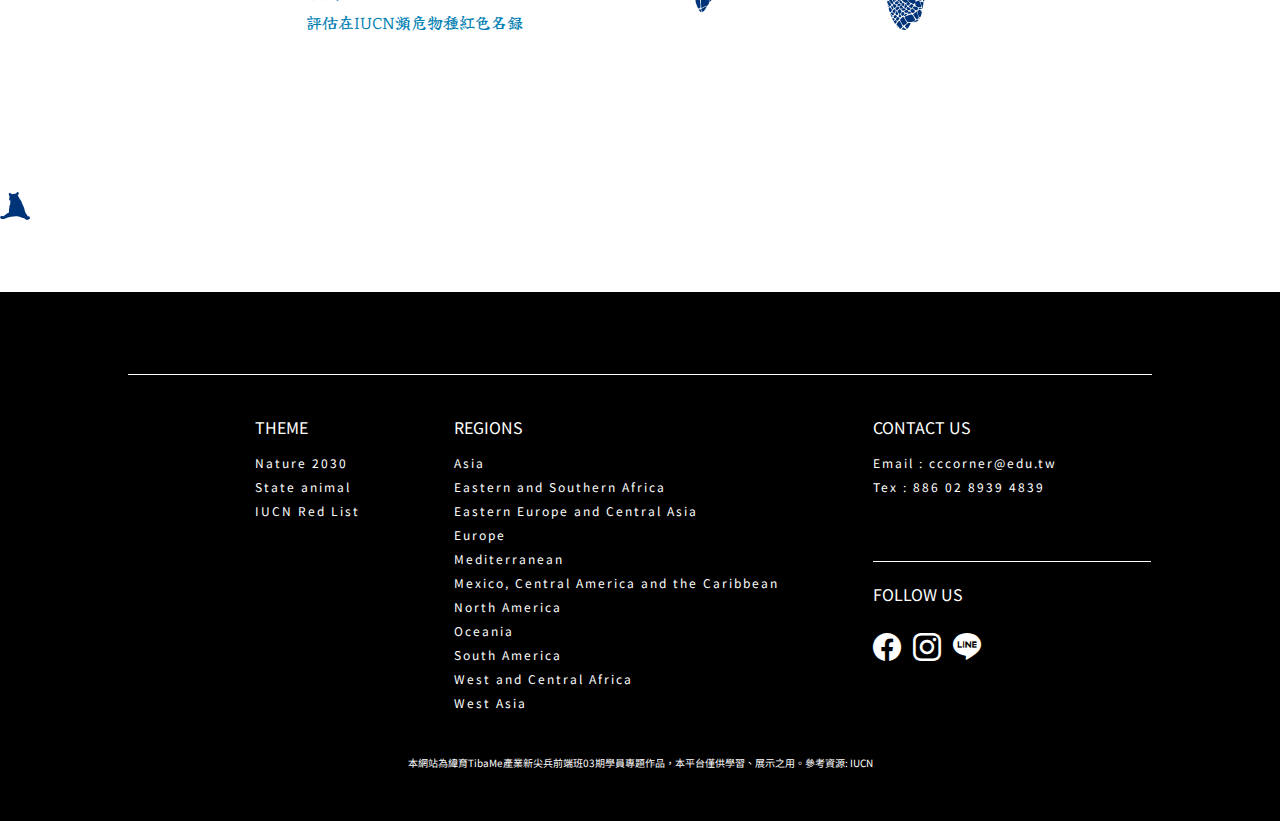
==== commit 8e27c691: "lalala" ====
--- a/index.html
+++ b/index.html
@@ -27,10 +27,7 @@
             <img class="bearSit" src="./img_compressed/svg/bear_sit.svg" alt="">
         </a>
             <div class="ham_nav">
-                <a class="logo" href="./index.html"><img class="logoBear" src="./img_compressed/svg/logo_bear.svg" alt="">
-                    <h2>隅見動物</h2>
-                    <img class="bearSit1" src="./img_compressed/svg/bear_sit.svg" alt="">
-                </a>
+                
                 <div class="hamburger">
                 
                     <span class="ham1 rotate45"></span>
--- a/css/index.css
+++ b/css/index.css
@@ -1497,7 +1497,7 @@
     }
 
    
-    @media screen and (max-width: 414px) {
+    /* @media screen and (max-width: 414px) {
         #cursor{
             display: none;
         }
@@ -1557,4 +1557,4 @@
             margin: 5px;
         }
 
-    }+    } */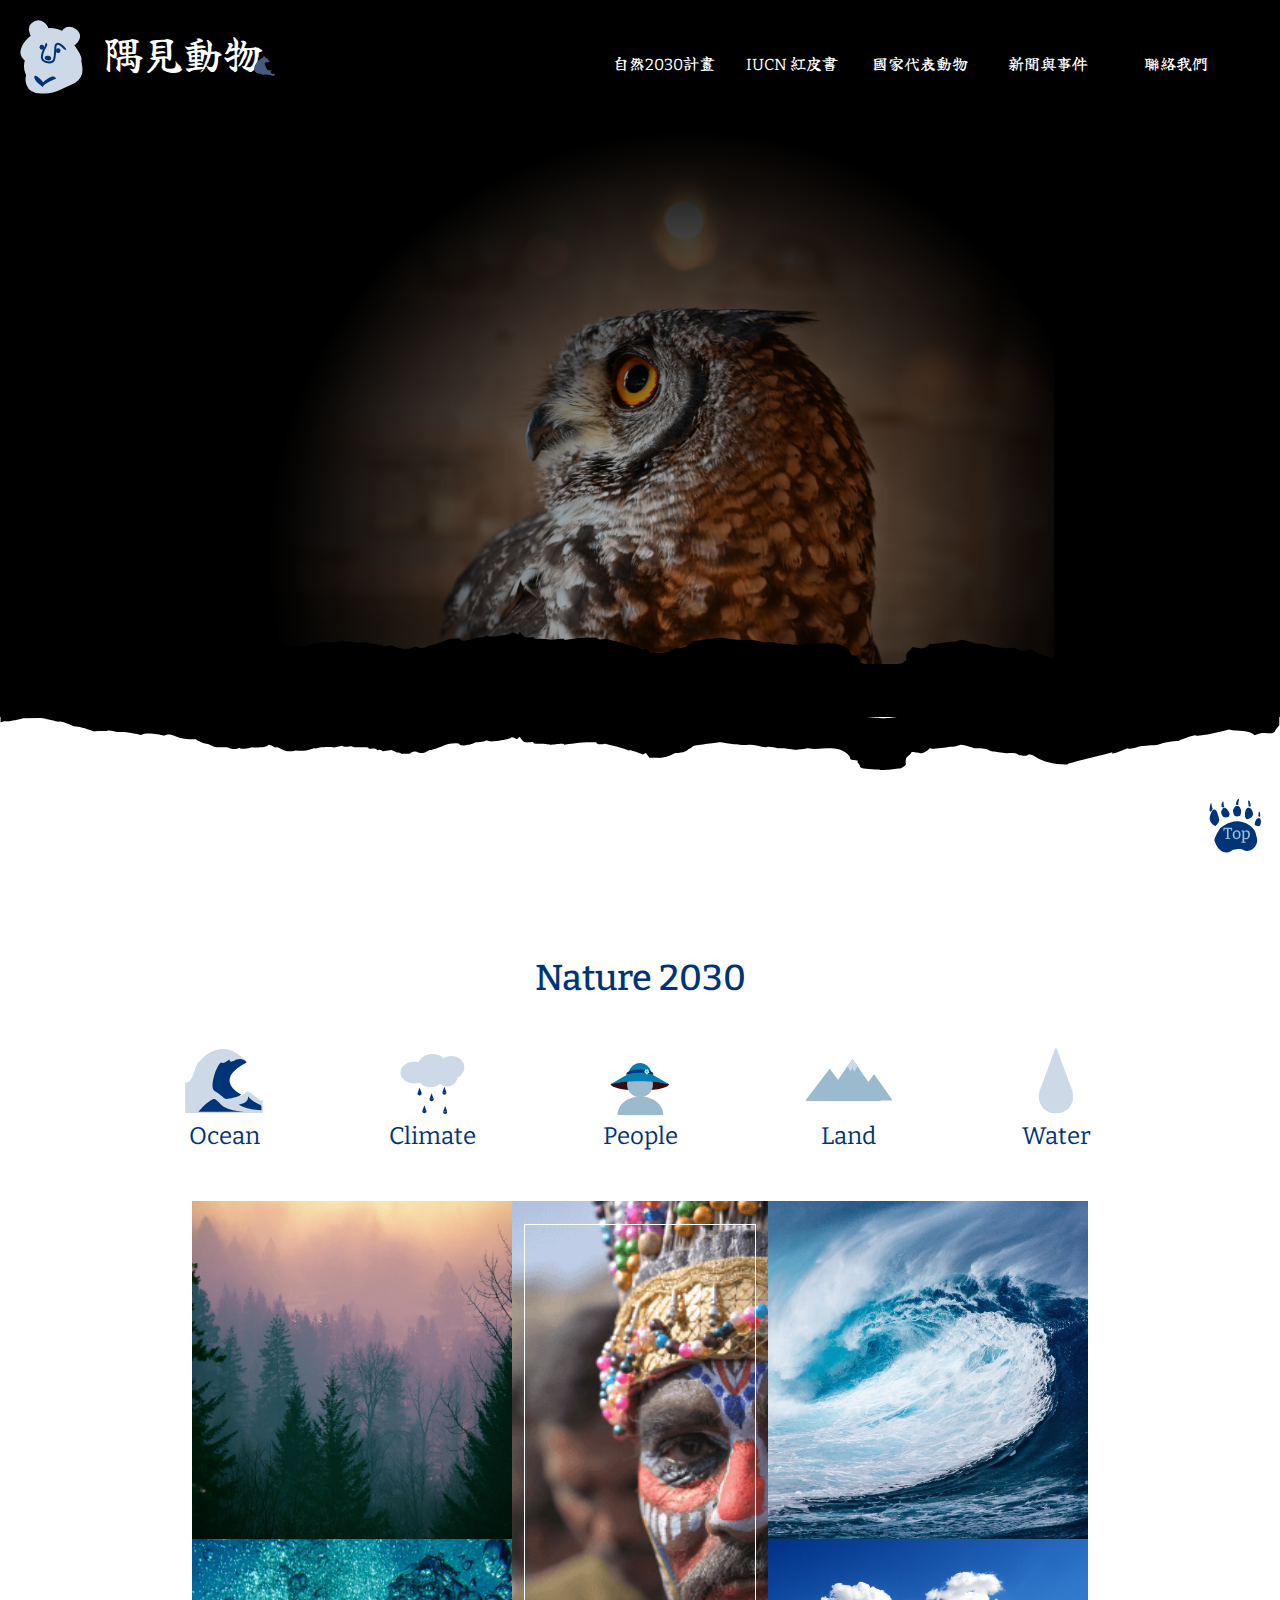
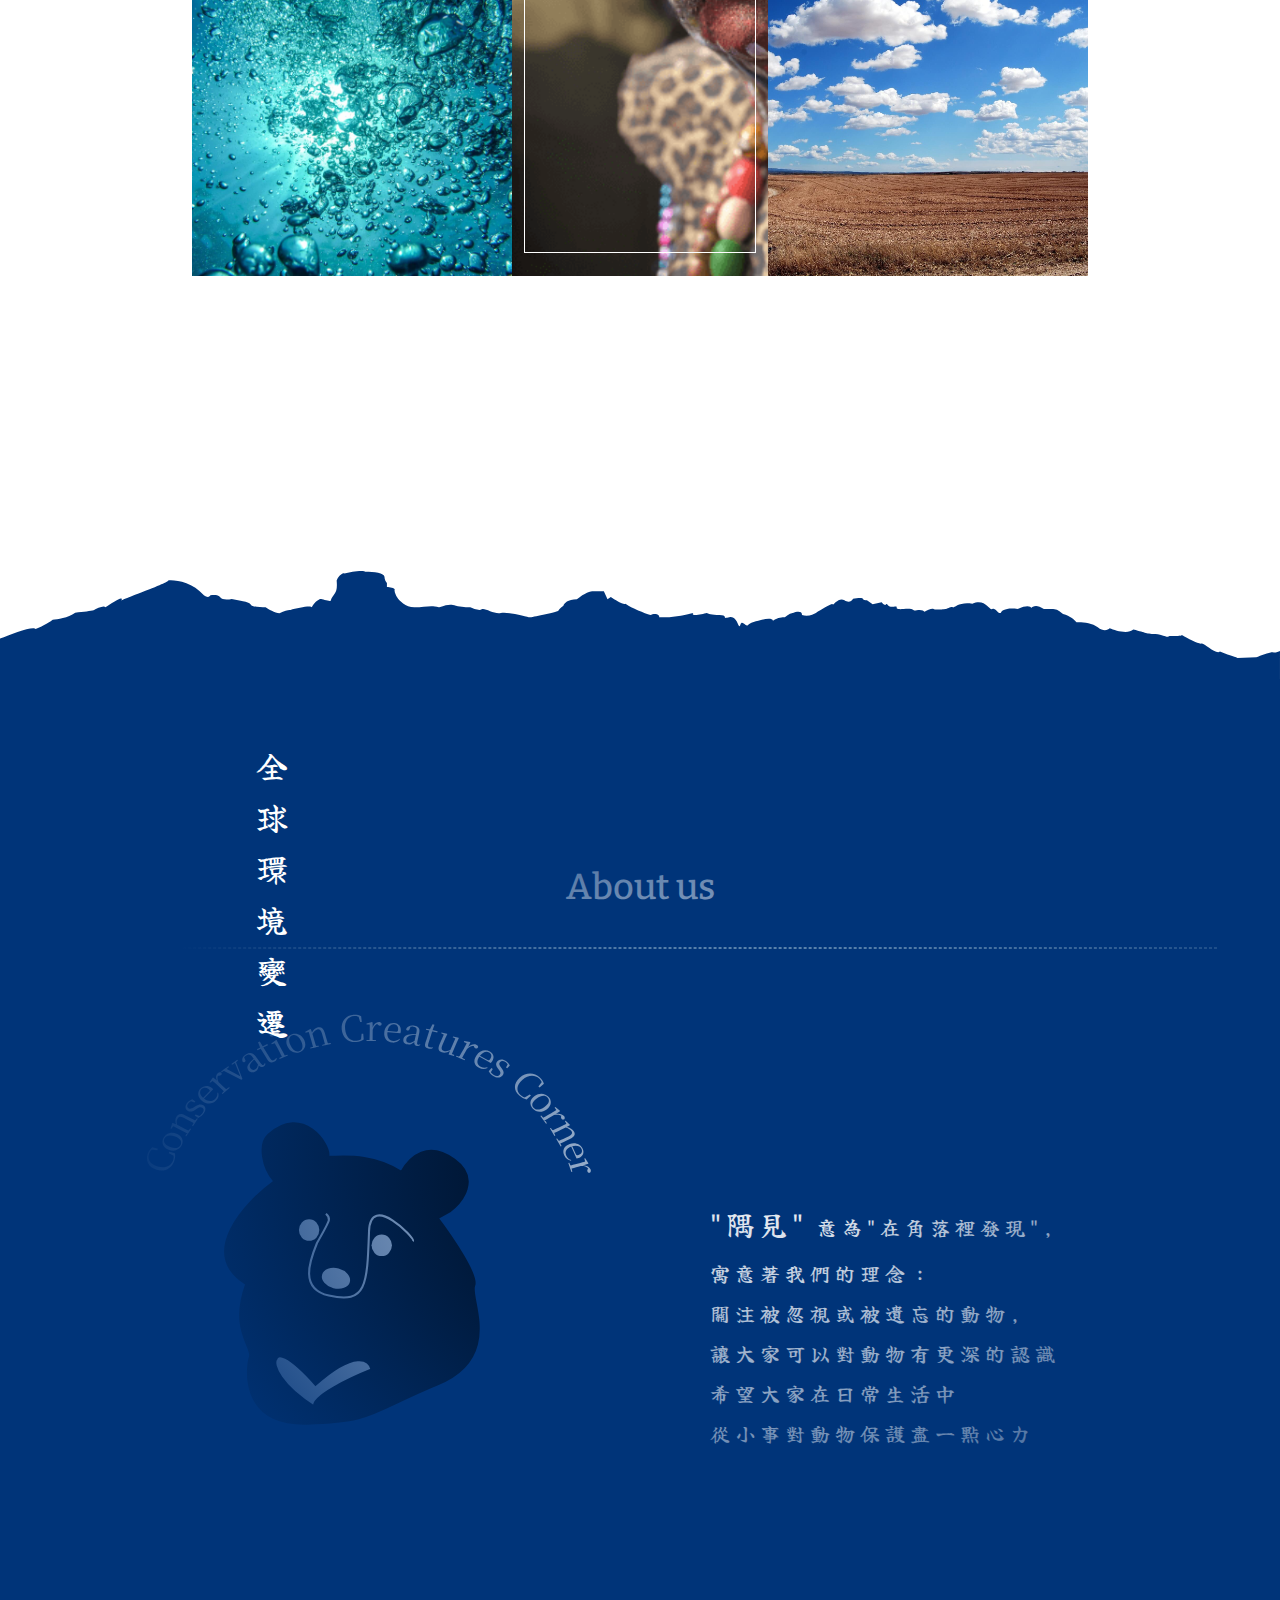
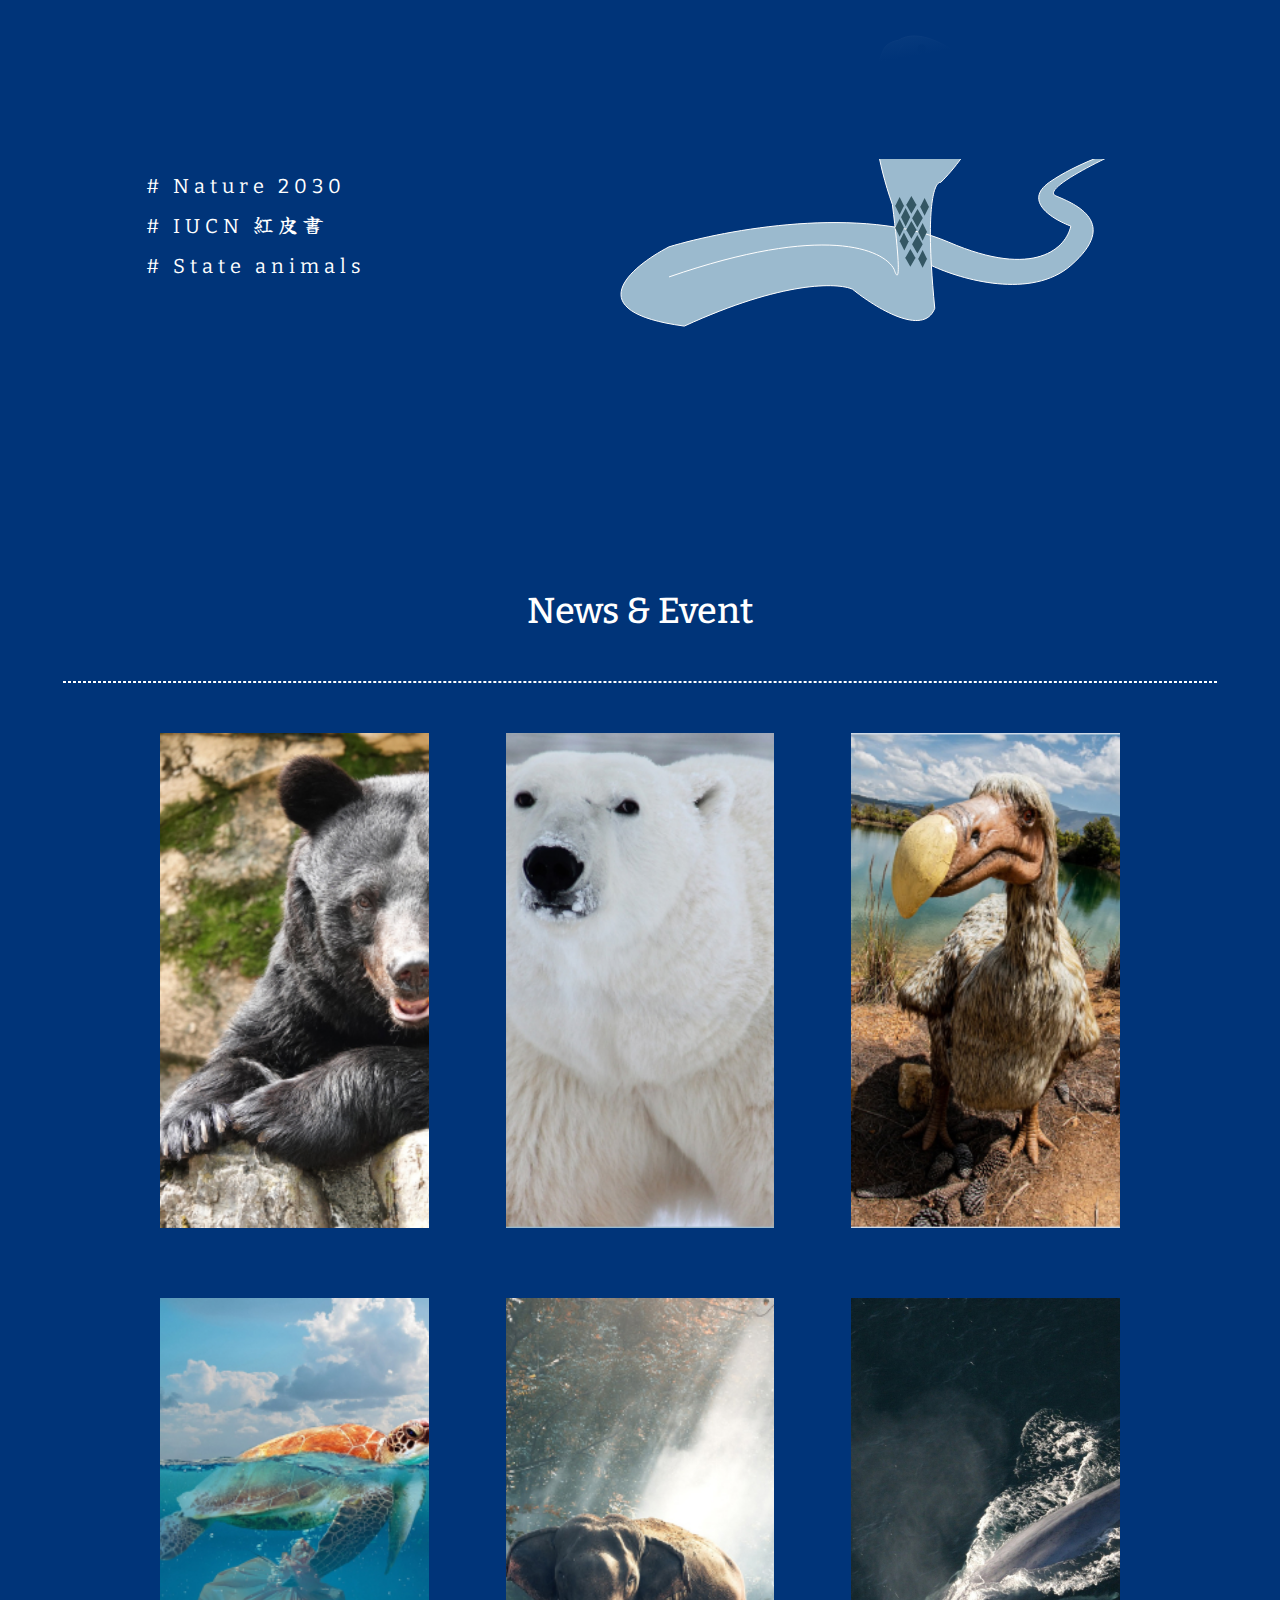
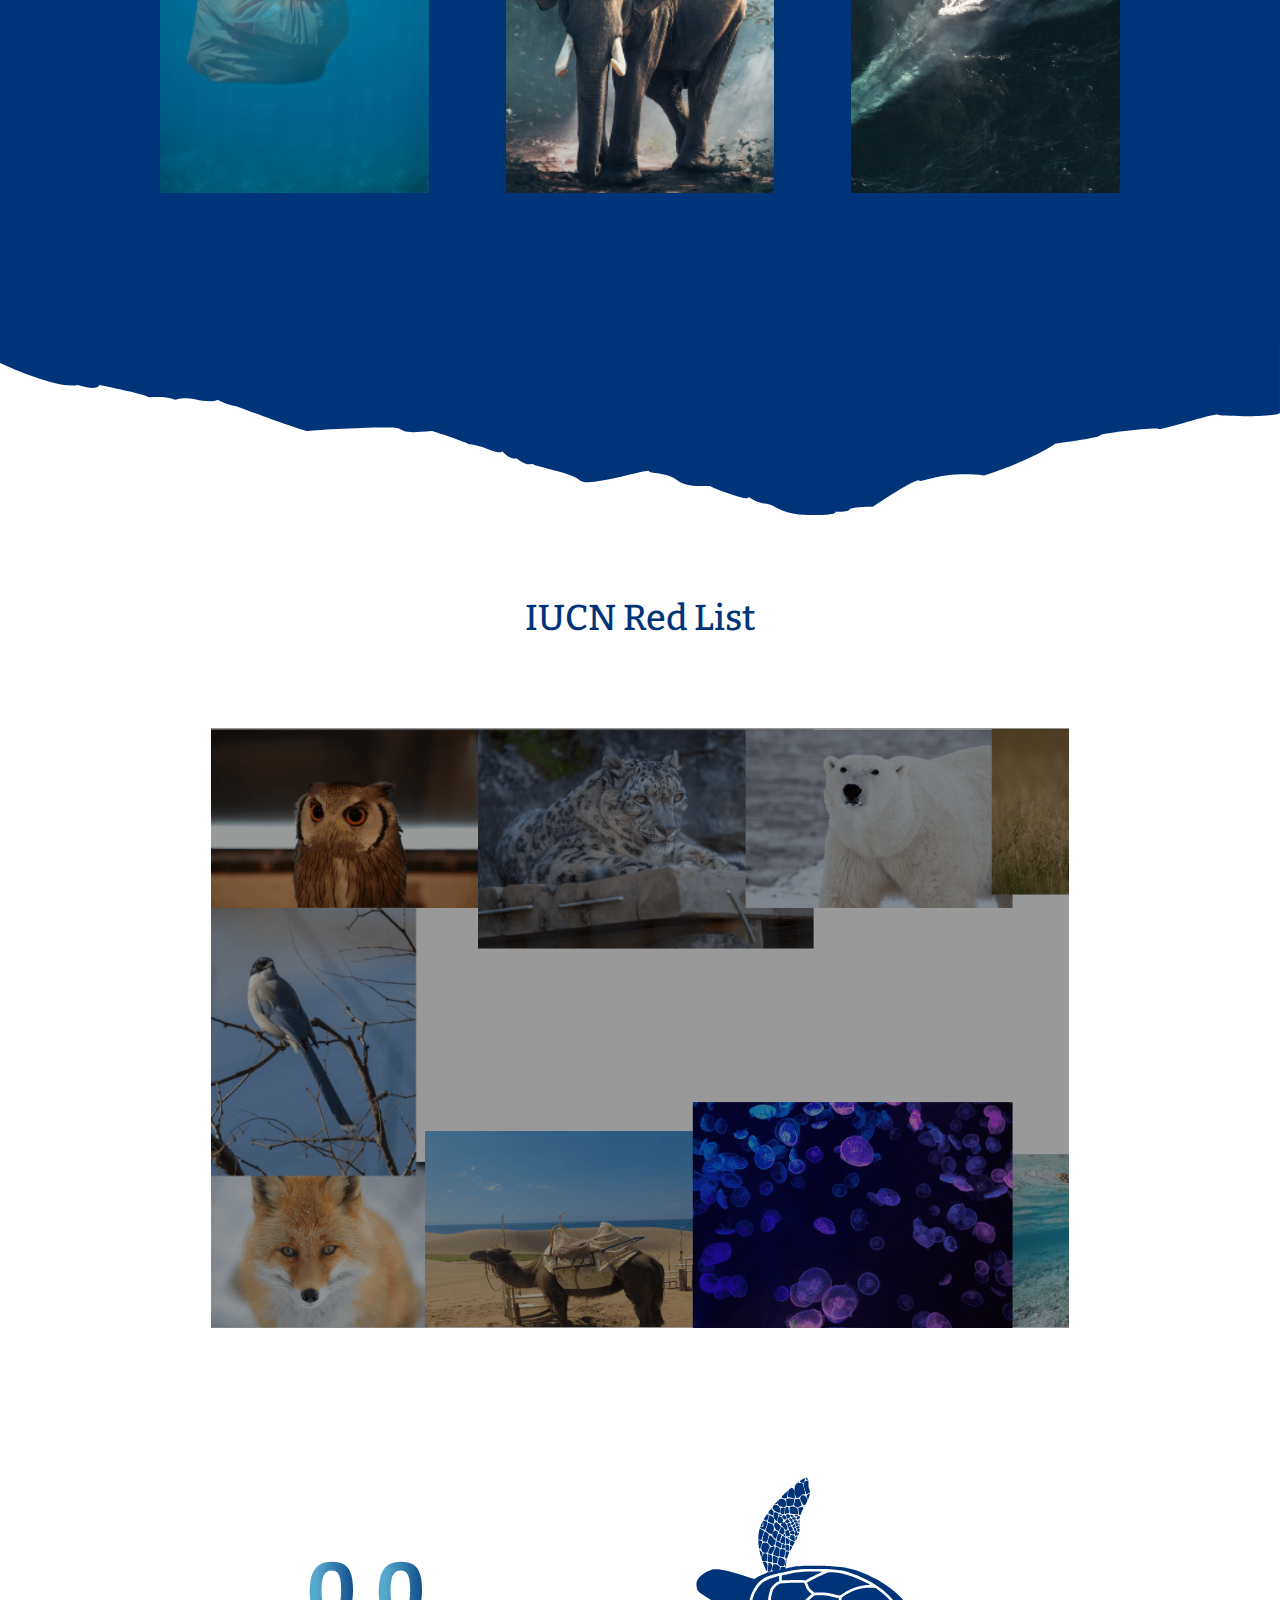
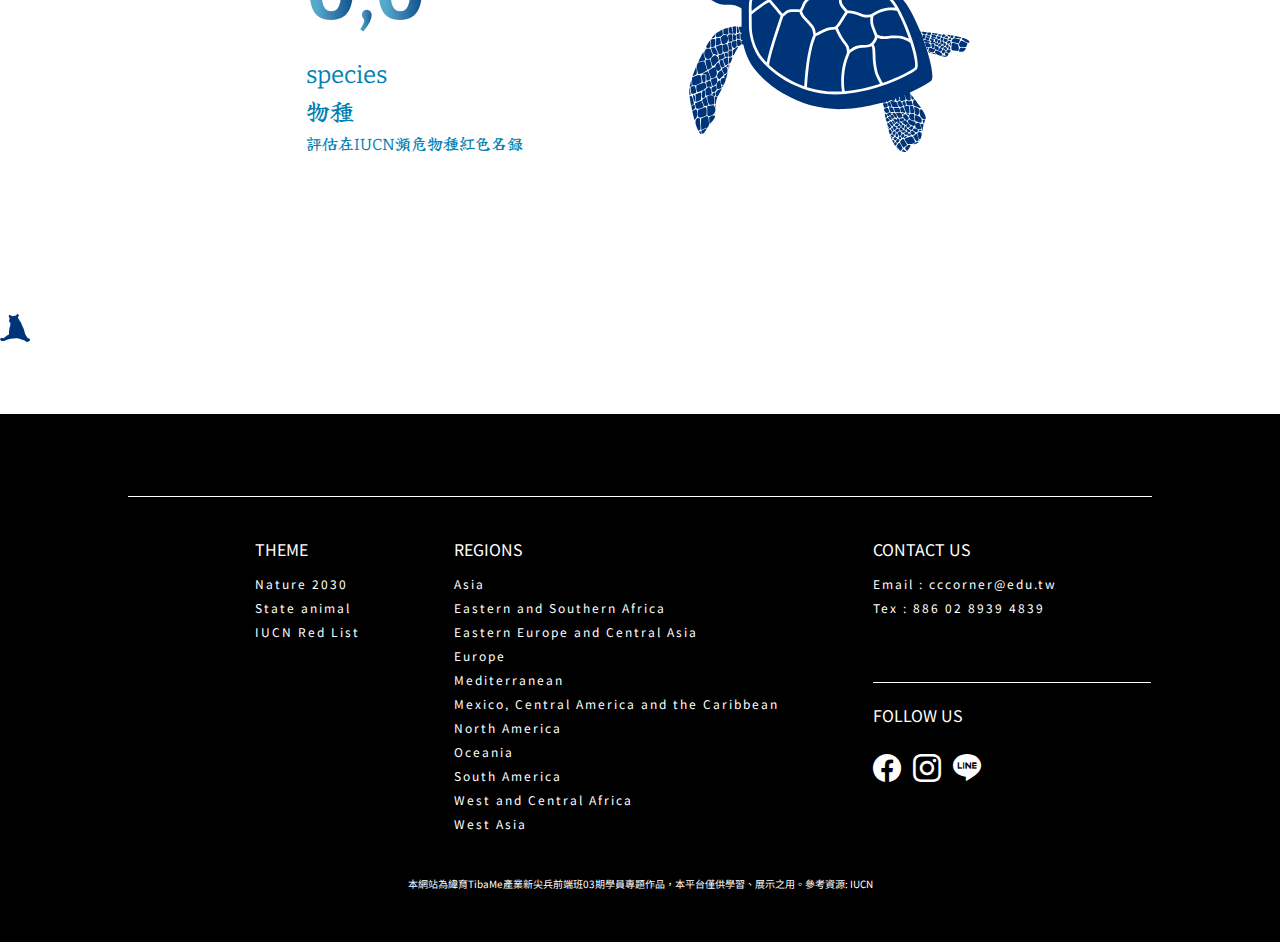
==== commit b92a519c: "更改首頁投影片背景 刪除首頁ＪＳ照片集" ====
--- a/index.html
+++ b/index.html
@@ -88,7 +88,7 @@
 
 
     <!-- ---------js picture animation---- -->
-    <section class="photoscroll">
+    <!-- <section class="photoscroll">
         <div class="img_con">
             <img class="photo1" src="./img_compressed/elephant-g8c99bbbe1_1920.jpg" alt="">
         </div>
@@ -110,7 +110,7 @@
         <div class="overlayu"></div>
         <div class="overlayd"></div>
 
-    </section>
+    </section> -->
     <img class="wrapperDown" src="./img_compressed/svg/border_mountain1_updown.svg" alt="">
 
     <!-- ---------nature 2030------- -->
--- a/css/index.css
+++ b/css/index.css
@@ -635,7 +635,7 @@
 
     background-image: url('../img_compressed/img/nine_picture_frame.png');
     background-size: cover;
-    width: 80vw;
+    width: 67vw;
     margin: 0 auto;
 }
 
@@ -1476,7 +1476,7 @@
         position: fixed;
         right: 40px;
         top: 20px;
-        /* display: none; */
+        display: none;
     }
     .hamburger span{
 
@@ -1497,7 +1497,7 @@
     }
 
    
-    /* @media screen and (max-width: 414px) {
+    @media screen and (max-width: 414px) {
         #cursor{
             display: none;
         }
@@ -1557,4 +1557,4 @@
             margin: 5px;
         }
 
-    } */+    }